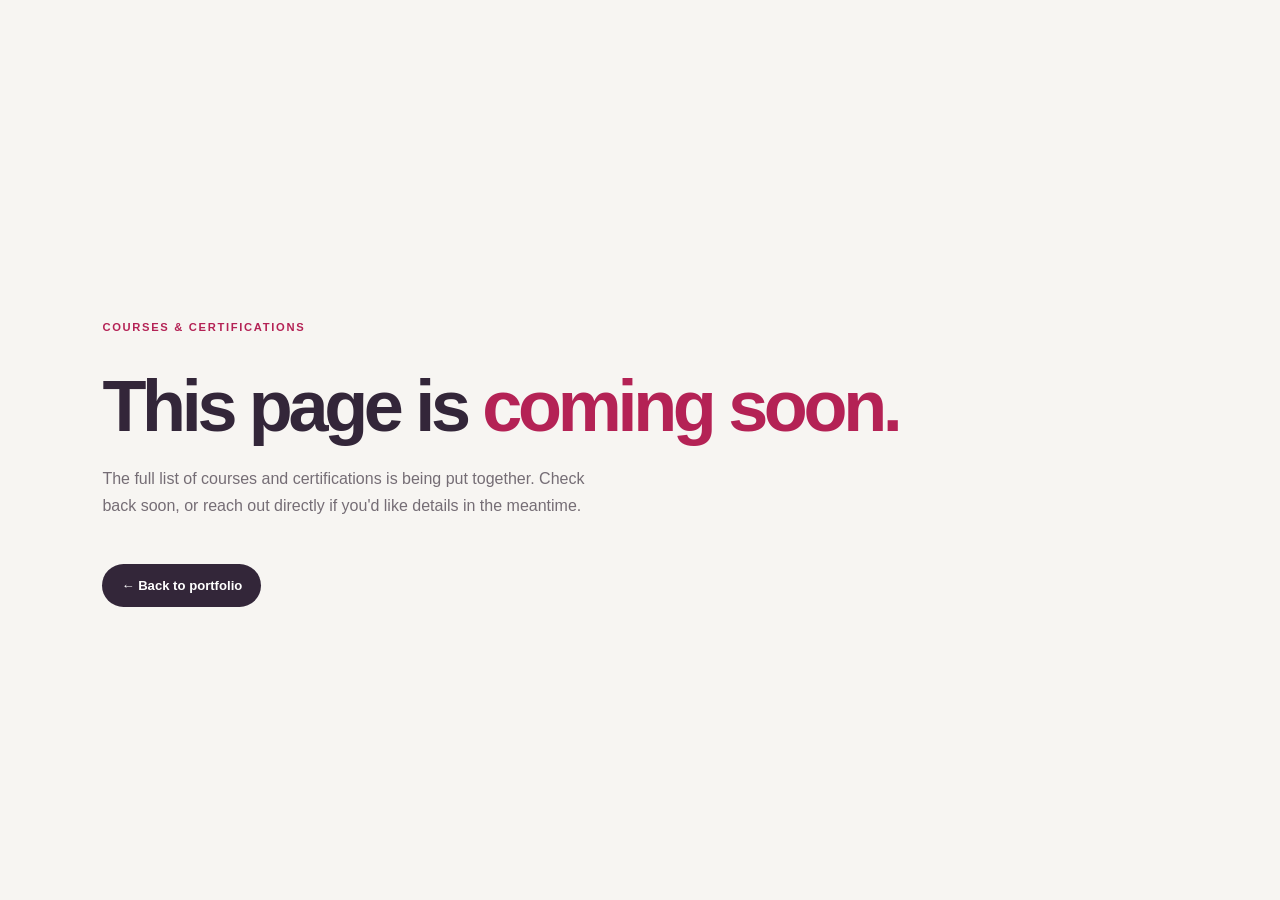
==== courses.html @ a970a4b8 "initial commit" ====
<!DOCTYPE html>
<html lang="en">

<head>

    <meta charset="UTF-8">

    <meta
        name="viewport"
        content="width=device-width, initial-scale=1.0"
    >

    <title>Courses &amp; Certifications — Ana Beatriz</title>

    <link rel="stylesheet" href="style.css">

    <style>

        .courses-page {

            min-height: 100vh;

            padding: 140px 8vw;

            display: flex;

            flex-direction: column;

            justify-content: center;

        }

        .courses-page .eyebrow {
            color: var(--pink);
        }

        .courses-page h1 {

            font-size: clamp(2.5rem, 6vw, 4.5rem);

            line-height: 0.95;

            letter-spacing: -0.06em;

            margin-top: 15px;

        }

        .courses-page h1 span {
            color: var(--pink);
        }

        .courses-page p {

            max-width: 500px;

            margin-top: 25px;

            color: var(--muted);

            line-height: 1.7;

        }

        .back-home {

            display: inline-block;

            width: fit-content;

            margin-top: 45px;

            padding: 14px 19px;

            border-radius: 999px;

            color: white;

            background: var(--purple);

            font-size: 0.82rem;
            font-weight: 600;

            transition: background 0.25s ease;

        }

        .back-home:hover {
            background: var(--pink);
        }

    </style>

</head>


<body>


<section class="courses-page">

    <p class="eyebrow">COURSES &amp; CERTIFICATIONS</p>

    <h1>This page is <span>coming soon.</span></h1>

    <p>

        The full list of courses and certifications is
        being put together. Check back soon, or reach out
        directly if you'd like details in the meantime.

    </p>

    <a href="index.html#curriculum" class="back-home">
        ← Back to portfolio
    </a>

</section>


</body>

</html>
---- style.css ----
/* =========================================
   VARIABLES
========================================= */

:root {

    --pink: #B42255;
    --blue: #033CB7;
    --purple: #332639;
    --crimson: #882738;
    --green: #045A3E;
    --yellow: #CB8A18;

    --background: #F7F5F2;
    --white: #FFFFFF;
    --text: #332639;
    --muted: #756D75;

    --soft-pink: #FFD5E3;
    --soft-blue: #B9CAFF;
    --soft-yellow: #FFD76C;
}


/* =========================================
   RESET
========================================= */

* {
    margin: 0;
    padding: 0;
    box-sizing: border-box;
}

html {
    scroll-behavior: smooth;
}

body {

    min-width: 320px;

    background: var(--background);
    color: var(--text);

    font-family:
        -apple-system,
        BlinkMacSystemFont,
        "SF Pro Display",
        "SF Pro Text",
        "Segoe UI",
        sans-serif;

    -webkit-font-smoothing: antialiased;
}

a {
    color: inherit;
    text-decoration: none;
}

img {
    display: block;
    max-width: 100%;
}

button {
    font: inherit;
}


/* =========================================
   NAVIGATION
========================================= */

.navbar {

    position: fixed;

    top: 0;
    left: 0;
    right: 0;

    z-index: 1000;

    height: 76px;

    padding: 0 5vw;

    display: flex;
    align-items: center;
    justify-content: space-between;

    background: rgba(247, 245, 242, 0.86);

    backdrop-filter: blur(18px);
    -webkit-backdrop-filter: blur(18px);

    border-bottom:
        1px solid rgba(51, 38, 57, 0.08);
}

.logo {

    font-size: 1.3rem;
    font-weight: 800;

    letter-spacing: -0.07em;
}

.logo span {
    color: var(--pink);
}

.nav-links {

    display: flex;

    gap: 28px;
}

.nav-links a {

    font-size: 0.8rem;
    font-weight: 500;

    transition:
        color 0.2s ease;
}

.nav-links a:hover {
    color: var(--pink);
}

.nav-cta {

    border: none;

    color: var(--text);

    background: none;

    font-size: 0.8rem;
    font-weight: 600;

    cursor: pointer;

    transition:
        color 0.2s ease;
}

.nav-cta span {
    color: var(--pink);
}

.nav-cta:hover {
    color: var(--pink);
}

.menu-button {

    display: none;

    border: none;

    color: var(--text);

    background: none;

    font-size: 1.4rem;

    cursor: pointer;
}


/* =========================================
   MOBILE MENU
========================================= */

.mobile-menu {

    position: fixed;

    top: 76px;
    left: 0;
    right: 0;

    z-index: 999;

    display: none;

    flex-direction: column;

    padding: 25px 6vw;

    background: var(--background);

    border-bottom:
        1px solid rgba(51, 38, 57, 0.1);
}

.mobile-menu.active {
    display: flex;
}

.mobile-menu a {

    padding: 15px 0;

    border-bottom:
        1px solid rgba(51, 38, 57, 0.08);

    font-size: 1rem;
    font-weight: 600;
}


/* =========================================
   GENERAL SECTIONS
========================================= */

.section {

    padding:
        140px
        8vw;

    scroll-margin-top: 70px;
}

.section-label {

    display: flex;
    align-items: center;

    gap: 15px;

    margin-bottom: 70px;

    font-size: 0.7rem;
    font-weight: 700;

    letter-spacing: 0.12em;
}

.section-label span {
    color: var(--pink);
}


/* =========================================
   HERO
========================================= */

.hero {

    min-height: 100vh;

    padding:
        130px
        8vw
        80px;

    display: grid;

    grid-template-columns:
        0.85fr
        1fr;

    gap: 8vw;

    align-items: center;
}

.hero-content {
    max-width: 700px;
}

.eyebrow {

    margin-bottom: 20px;

    font-size: 0.7rem;
    font-weight: 700;

    letter-spacing: 0.15em;

    color: var(--pink);
}

.hero h1 {

    font-size:
        clamp(3.6rem, 7vw, 7rem);

    line-height: 0.9;

    letter-spacing: -0.08em;

    font-weight: 800;
}

.hero h1 span {
    color: var(--pink);
}

.hero-description {

    max-width: 570px;

    margin-top: 35px;

    color: var(--muted);

    font-size: 1.05rem;

    line-height: 1.7;
}

.hero-buttons {

    display: flex;

    gap: 15px;

    margin-top: 35px;
}

.button {

    padding:
        14px
        19px;

    border-radius: 999px;

    font-size: 0.82rem;
    font-weight: 600;

    transition:
        transform 0.25s ease,
        background 0.25s ease;
}

.button:hover {
    transform: translateY(-3px);
}

.button-primary {

    color: white;

    background: var(--purple);
}

.button-primary:hover {
    background: var(--pink);
}

.currently {

    display: flex;

    align-items: center;

    gap: 12px;

    margin-top: 60px;
}

.status-dot {

    width: 9px;
    height: 9px;

    flex-shrink: 0;

    border-radius: 50%;

    background: var(--green);

    box-shadow:
        0 0 0 5px rgba(4, 90, 62, 0.1);
}

.currently small {

    display: block;

    margin-bottom: 3px;

    color: var(--muted);

    font-size: 0.62rem;

    text-transform: uppercase;

    letter-spacing: 0.1em;
}

.currently p {

    font-size: 0.8rem;
    font-weight: 600;
}


/* =========================================
   HERO IMAGE
========================================= */

.hero-visual {

    position: relative;

    width: min(100%, 420px);

    justify-self: start;
}

.profile-image {

    position: relative;

    z-index: 2;

    width: 100%;

    aspect-ratio: 1;

    overflow: hidden;

    border-radius: 50%;

    background: var(--purple);

    box-shadow:
        0 25px 60px rgba(51, 38, 57, 0.18);
}

.profile-image img {

    width: 100%;
    height: 100%;

    object-fit: cover;
}

.decorative-circle {

    position: absolute;

    border-radius: 50%;
}

.circle-yellow {

    width: 90px;
    height: 90px;

    top: -25px;
    right: -25px;

    background: var(--yellow);
}

.circle-blue {

    width: 70px;
    height: 70px;

    bottom: -15px;
    left: -20px;

    background: var(--blue);
}


/* =========================================
   ABOUT
========================================= */

.about-section {

    color: white;

    background: var(--purple);
}

.about-section .section-label {
    color: rgba(255, 255, 255, 0.65);
}

.about-section .section-label span {
    color: #E46B97;
}

.about-grid {

    display: grid;

    grid-template-columns:
        1fr
        1fr;

    gap: 10vw;
}

.about-grid h2 {

    font-size:
        clamp(3rem, 5vw, 5.5rem);

    line-height: 0.95;

    letter-spacing: -0.07em;
}

.about-grid h2 span {
    color: #E46B97;
}

.about-content {
    max-width: 600px;
}

.about-content p {

    margin-bottom: 25px;

    color:
        rgba(255, 255, 255, 0.65);

    line-height: 1.8;
}

.about-content .large-text {

    color: white;

    font-size: 1.3rem;

    line-height: 1.5;
}


/* =========================================
   PROJECTS
========================================= */

.projects-list {

    display: flex;

    flex-direction: column;
}

.project {

    display: grid;

    grid-template-columns:
        80px
        1fr
        150px;

    gap: 30px;

    align-items: start;

    padding: 55px 0;

    border-top:
        1px solid rgba(51, 38, 57, 0.15);
}

.project:last-child {

    border-bottom:
        1px solid rgba(51, 38, 57, 0.15);
}

.project-number {

    color: var(--muted);

    font-size: 0.75rem;
}

.project-kicker,
.research-kicker {

    margin-bottom: 15px;

    color: var(--pink);

    font-size: 0.62rem;
    font-weight: 700;

    letter-spacing: 0.12em;
}

.project-info h3 {

    margin-bottom: 20px;

    max-width: 750px;

    font-size: 2rem;

    line-height: 1.05;

    letter-spacing: -0.05em;
}

.project-info p {

    max-width: 700px;

    margin-bottom: 18px;

    color: var(--muted);

    line-height: 1.7;
}

.tech-tags {

    display: flex;

    flex-wrap: wrap;

    gap: 8px;

    margin-top: 25px;
}

.tech-tags span {

    padding: 7px 11px;

    border-radius: 999px;

    background: white;

    border:
        1px solid rgba(51, 38, 57, 0.1);

    font-size: 0.68rem;

    font-weight: 600;
}

.project-link {

    justify-self: end;

    font-size: 0.78rem;
    font-weight: 700;

    transition:
        color 0.2s ease;
}

.project:hover .project-link {
    color: var(--pink);
}


/* =========================================
   RESEARCH
========================================= */

.research-section {
    background: #EEECEA;
}

.research-intro {

    display: grid;

    grid-template-columns:
        1fr
        0.6fr;

    gap: 10vw;

    align-items: end;

    margin-bottom: 50px;
}

.research-intro h2 {

    font-size:
        clamp(4rem, 7vw, 7rem);

    line-height: 0.9;

    letter-spacing: -0.07em;
}

.research-tagline {

    margin-top: 20px;

    color: var(--pink);

    font-size: 1rem;

    font-weight: 600;

    letter-spacing: -0.01em;
}

.research-intro > p {

    max-width: 400px;

    color: var(--muted);

    line-height: 1.7;
}

/* Google Scholar / Published-at meta row */

.research-meta {

    display: flex;

    flex-wrap: wrap;

    gap: 45px;

    padding-bottom: 45px;

    margin-bottom: 30px;

    border-bottom:
        1px solid rgba(51, 38, 57, 0.15);
}

.research-meta-item {

    display: flex;

    align-items: center;

    gap: 14px;
}

a.research-meta-item {
    transition: opacity 0.2s ease;
}

a.research-meta-item:hover {
    opacity: 0.7;
}

.meta-icon {

    display: flex;

    align-items: center;
    justify-content: center;

    width: 40px;
    height: 40px;

    flex-shrink: 0;

    border-radius: 50%;

    overflow: hidden;

    background: var(--purple);

    color: white;

    font-size: 0.65rem;
    font-weight: 800;

    letter-spacing: 0.02em;
}

.meta-icon.placeholder {

    background: transparent;

    border:
        1.5px dashed rgba(51, 38, 57, 0.3);
}

.meta-icon img {

    width: 100%;
    height: 100%;

    object-fit: cover;
}

.research-meta-item small {

    display: block;

    margin-bottom: 3px;

    color: var(--muted);

    font-size: 0.62rem;

    text-transform: uppercase;

    letter-spacing: 0.1em;
}

.research-meta-item p {

    font-size: 0.85rem;
    font-weight: 700;
}

.research-item {

    display: grid;

    grid-template-columns:
        80px
        1fr
        50px;

    gap: 30px;

    padding: 40px 0;

    border-top:
        1px solid rgba(51, 38, 57, 0.15);
}

.research-item:last-child {

    border-bottom:
        1px solid rgba(51, 38, 57, 0.15);
}

.research-number {

    color: var(--muted);

    font-size: 0.75rem;
}

.research-content h3 {

    max-width: 900px;

    margin-bottom: 20px;

    font-size: 1.8rem;

    line-height: 1.15;

    letter-spacing: -0.04em;
}

.research-content p {

    max-width: 850px;

    margin-bottom: 18px;

    color: var(--muted);

    line-height: 1.7;
}

.research-links {

    display: flex;

    flex-wrap: wrap;

    gap: 25px;

    margin-top: 30px;
}

.research-links a {

    color: var(--pink);

    font-size: 0.75rem;

    font-weight: 700;
}

.research-links a:hover {
    text-decoration: underline;
}

.research-arrow {
    color: var(--pink);
}


/* =========================================
   SKILLS
========================================= */

.skills-grid {

    display: grid;

    grid-template-columns:
        repeat(3, 1fr);

    gap: 40px;
}

.skill-category {

    padding-top: 25px;

    border-top:
        2px solid var(--purple);
}

.skill-category h3 {

    margin-bottom: 25px;
}

.skill-list {

    display: flex;

    flex-wrap: wrap;

    gap: 8px;
}

.skill-list span {

    padding: 10px 14px;

    border-radius: 999px;

    background: white;

    border:
        1px solid rgba(51, 38, 57, 0.1);

    font-size: 0.75rem;
}


/* =========================================
   BEYOND CODE
========================================= */

.beyond-section {

    color: white;

    background: var(--pink);
}

.beyond-section .section-label {
    color: rgba(255, 255, 255, 0.7);
}

.beyond-section .section-label span {
    color: var(--soft-pink);
}

.beyond-intro {

    display: grid;

    grid-template-columns:
        1fr
        0.6fr;

    gap: 10vw;

    align-items: end;

    margin-bottom: 100px;
}

.beyond-intro h2 {

    font-size:
        clamp(3rem, 5vw, 5.5rem);

    line-height: 0.95;

    letter-spacing: -0.07em;
}

.beyond-intro h2 span {
    color: var(--soft-pink);
}

.beyond-intro > p {

    max-width: 500px;

    color:
        rgba(255, 255, 255, 0.75);

    line-height: 1.7;
}

.beyond-subsection {

    margin-top: 90px;

    padding-top: 35px;

    border-top:
        1px solid rgba(255, 255, 255, 0.25);
}

.beyond-heading {

    display: flex;

    align-items: baseline;

    gap: 20px;

    margin-bottom: 35px;
}

.beyond-heading > span {

    color: var(--soft-pink);

    font-size: 0.7rem;
}

.beyond-heading h3 {

    font-size: 1.5rem;

    letter-spacing: -0.03em;
}

.beyond-cards {

    display: grid;

    grid-template-columns:
        repeat(2, 1fr);

    gap: 25px;
}

.beyond-card {

    padding: 40px;

    border-radius: 25px;

    color: var(--purple);

    background: var(--background);
}

.beyond-card > span {

    color: var(--pink);

    font-size: 0.62rem;

    font-weight: 700;

    letter-spacing: 0.1em;
}

.beyond-card h3 {

    margin-top: 20px;

    font-size: 2rem;

    line-height: 1;
}

.beyond-card p {

    margin-top: 20px;

    color: var(--muted);

    line-height: 1.7;
}

.card-link {

    display: inline-block;

    margin-top: 25px;

    color: var(--pink);

    font-size: 0.75rem;

    font-weight: 700;
}


/* =========================================
   LANGUAGES
========================================= */

.language-content {
    max-width: 800px;
}

.language-content h3 {

    margin-bottom: 25px;

    font-size: 2.5rem;

    letter-spacing: -0.05em;
}

.language-content p {

    max-width: 700px;

    margin-bottom: 20px;

    color:
        rgba(255, 255, 255, 0.75);

    line-height: 1.8;
}

.language-progress-block {

    max-width: 500px;

    margin-top: 40px;

    padding-top: 35px;

    border-top:
        1px solid rgba(255, 255, 255, 0.25);
}

.language-progress-title {

    margin-bottom: 25px;

    color: rgba(255, 255, 255, 0.9);

    font-size: 0.7rem;
    font-weight: 700;

    text-transform: uppercase;

    letter-spacing: 0.12em;
}

.language-item {

    display: flex;

    align-items: center;

    gap: 16px;

    margin-bottom: 22px;
}

.language-item:last-child {
    margin-bottom: 0;
}

.language-item .flag {

    font-size: 1.5rem;

    line-height: 1;

    flex-shrink: 0;
}

.language-bar-wrap {
    flex: 1;
}

.language-bar-label {

    display: flex;

    justify-content: space-between;

    margin-bottom: 8px;

    font-size: 0.78rem;
    font-weight: 600;
}

.language-bar-label span:last-child {

    color: rgba(255, 255, 255, 0.7);

    font-weight: 500;
}

.language-bar {

    width: 100%;
    height: 6px;

    border-radius: 999px;

    background: rgba(255, 255, 255, 0.25);

    overflow: hidden;
}

.language-bar-fill {

    height: 100%;

    border-radius: 999px;

    background: white;
}


/* =========================================
   CURRICULUM
========================================= */

.curriculum-section {
    background: #EEECEA;
}

.curriculum-subsection {
    margin-top: 90px;
}

.curriculum-subsection:first-of-type {
    margin-top: 0;
}

.curriculum-section .beyond-heading > span {
    color: var(--pink);
}

.curriculum-section .beyond-heading h3 {
    color: var(--text);
}

.education-grid {

    display: grid;

    grid-template-columns:
        repeat(2, 1fr);

    gap: 25px;
}

.education-card {

    padding: 40px;

    border:
        1px solid rgba(51, 38, 57, 0.12);

    border-radius: 25px;

    background: white;
}

.education-card > span {

    color: var(--pink);

    font-size: 0.62rem;

    font-weight: 700;

    letter-spacing: 0.1em;
}

.education-card h3 {

    margin-top: 20px;

    font-size: 1.8rem;

    letter-spacing: -0.02em;
}

.education-card p {

    margin-top: 10px;

    color: var(--text);

    font-weight: 600;
}

.education-card small {

    display: block;

    margin-top: 8px;

    color: var(--muted);
}

.education-description {

    color: var(--muted) !important;

    line-height: 1.6;
}

.courses-button {

    display: inline-block;

    margin-top: 25px;

    padding: 10px 16px;

    border: none;
    border-radius: 999px;

    color: white;

    background: var(--purple);

    font-size: 0.75rem;

    font-weight: 700;

    cursor: pointer;

    transition:
        transform 0.2s ease,
        background 0.2s ease;
}

.courses-button:hover {

    transform: translateY(-2px);

    background: var(--pink);
}

.achievement-list {

    display: flex;

    flex-direction: column;
}

.achievement-item {

    display: grid;

    grid-template-columns:
        80px
        1fr;

    gap: 30px;

    padding: 35px 0;

    border-bottom:
        1px solid rgba(51, 38, 57, 0.15);
}

.achievement-item > span {

    color: var(--pink);

    font-size: 0.75rem;
}

.achievement-item small {

    color: var(--muted);

    font-size: 0.62rem;

    letter-spacing: 0.12em;
}

.achievement-item h3 {

    margin-top: 8px;

    font-size: 1.5rem;

    color: var(--text);
}

.achievement-item p {

    max-width: 650px;

    margin-top: 10px;

    color: var(--muted);

    line-height: 1.6;
}

.achievement-photos {

    display: flex;

    flex-wrap: wrap;

    gap: 15px;

    margin-top: 22px;
}

.photo-slot {

    width: 150px;
    height: 105px;

    border-radius: 14px;

    border:
        1.5px dashed rgba(51, 38, 57, 0.28);

    background: rgba(51, 38, 57, 0.03);
}


/* =========================================
   CONTACT
========================================= */

.contact-section {

    min-height: 80vh;

    padding:
        140px
        8vw;

    display: flex;

    flex-direction: column;

    justify-content: center;

    color: white;

    background: var(--blue);
}

.contact-section .eyebrow {
    color: var(--soft-blue);
}

.contact-section h2 {

    font-size:
        clamp(3rem, 6vw, 7rem);

    line-height: 0.9;

    letter-spacing: -0.07em;
}

.contact-section h2 span {
    color: var(--soft-yellow);
}

.email-link {

    width: fit-content;

    margin-top: 55px;

    padding-bottom: 8px;

    border-bottom:
        1px solid rgba(255, 255, 255, 0.4);

    font-size: 1.4rem;

    font-weight: 600;
}

.email-link:hover {
    color: var(--soft-yellow);
}

.social-links {

    display: flex;

    flex-wrap: wrap;

    gap: 30px;

    margin-top: 55px;

    font-size: 0.8rem;

    font-weight: 600;
}

.social-links a:hover {
    color: var(--soft-yellow);
}


/* =========================================
   FOOTER
========================================= */

footer {

    padding:
        25px
        8vw;

    display: flex;

    justify-content: space-between;

    color:
        rgba(255, 255, 255, 0.5);

    background: var(--purple);

    font-size: 0.68rem;
}


/* =========================================
   LET'S TALK MODAL
========================================= */

.talk-modal {

    position: fixed;

    inset: 0;

    z-index: 2000;

    display: none;

    align-items: center;
    justify-content: center;

    padding: 30px;

    background:
        rgba(51, 38, 57, 0.75);

    backdrop-filter: blur(10px);
}

.talk-modal.active {
    display: flex;
}

.talk-modal-content {

    position: relative;

    width: min(560px, 100%);

    max-height: 85vh;

    overflow-y: auto;

    padding: 60px 50px;

    border-radius: 25px;

    color: white;

    background: var(--blue);
}

.talk-modal-content .eyebrow {
    color: var(--soft-blue);
}

.talk-modal-content h2 {

    margin-top: 20px;

    font-size:
        clamp(2.2rem, 5vw, 3.2rem);

    line-height: 0.95;

    letter-spacing: -0.06em;
}

.talk-modal-content h2 span {
    color: var(--soft-yellow);
}

.talk-modal-content .email-link {
    font-size: 1.2rem;
}

.talk-modal-content .social-links {
    margin-top: 40px;
}

.close-talk {

    position: absolute;

    top: 20px;
    right: 25px;

    width: 40px;
    height: 40px;

    border: none;

    color: white;

    background: none;

    font-size: 2rem;

    cursor: pointer;
}


/* =========================================
   RESPONSIVE
========================================= */

@media (max-width: 900px) {

    .nav-links {
        display: none;
    }

    .nav-cta {
        display: none;
    }

    .menu-button {
        display: block;
    }

    .hero {

        grid-template-columns: 1fr;

        gap: 60px;

        text-align: center;
    }

    .hero-content {
        max-width: 100%;
    }

    .hero-visual {

        width: 65%;

        justify-self: center;
    }

    .hero-buttons {
        justify-content: center;
    }

    .currently {
        justify-content: center;
    }

    .about-grid,
    .research-intro,
    .beyond-intro {

        grid-template-columns: 1fr;

        gap: 50px;
    }

    .skills-grid {
        grid-template-columns: 1fr;
    }

    .project {

        grid-template-columns:
            50px
            1fr;
    }

    .project-link {

        grid-column: 2;

        justify-self: start;
    }

    .research-item {

        grid-template-columns:
            50px
            1fr;
    }

    .research-arrow {
        display: none;
    }

    .education-grid,
    .beyond-cards {

        grid-template-columns: 1fr;
    }
}


@media (max-width: 600px) {

    .section {

        padding:
            100px 6vw;
    }

    .navbar {
        height: 65px;
    }

    .mobile-menu {
        top: 65px;
    }

    .hero {

        padding-top: 110px;
    }

    .hero h1 {

        font-size:
            clamp(3rem, 15vw, 4.5rem);
    }

    .hero-buttons {

        justify-content: center;
    }

    .hero-visual {
        width: 78%;
    }

    .circle-yellow {

        width: 65px;
        height: 65px;

        top: -18px;
        right: -18px;
    }

    .circle-blue {

        width: 50px;
        height: 50px;

        bottom: -12px;
        left: -12px;
    }

    .project {

        grid-template-columns: 1fr;

        gap: 15px;
    }

    .project-link {
        grid-column: 1;
    }

    .research-item {

        grid-template-columns:
            1fr;
    }

    .research-number {
        margin-bottom: 10px;
    }

    .research-meta {

        flex-direction: column;

        gap: 25px;
    }

    .beyond-card {
        padding: 30px;
    }

    .achievement-item {

        grid-template-columns:
            40px
            1fr;

        gap: 15px;
    }

    .photo-slot {

        width: calc(50% - 8px);
    }

    .talk-modal-content {
        padding: 45px 25px;
    }

    .email-link {

        font-size: 1.05rem;

        word-break: break-word;
    }

    .social-links {

        flex-direction: column;

        gap: 18px;
    }

    footer {

        flex-direction: column;

        gap: 8px;
    }
}
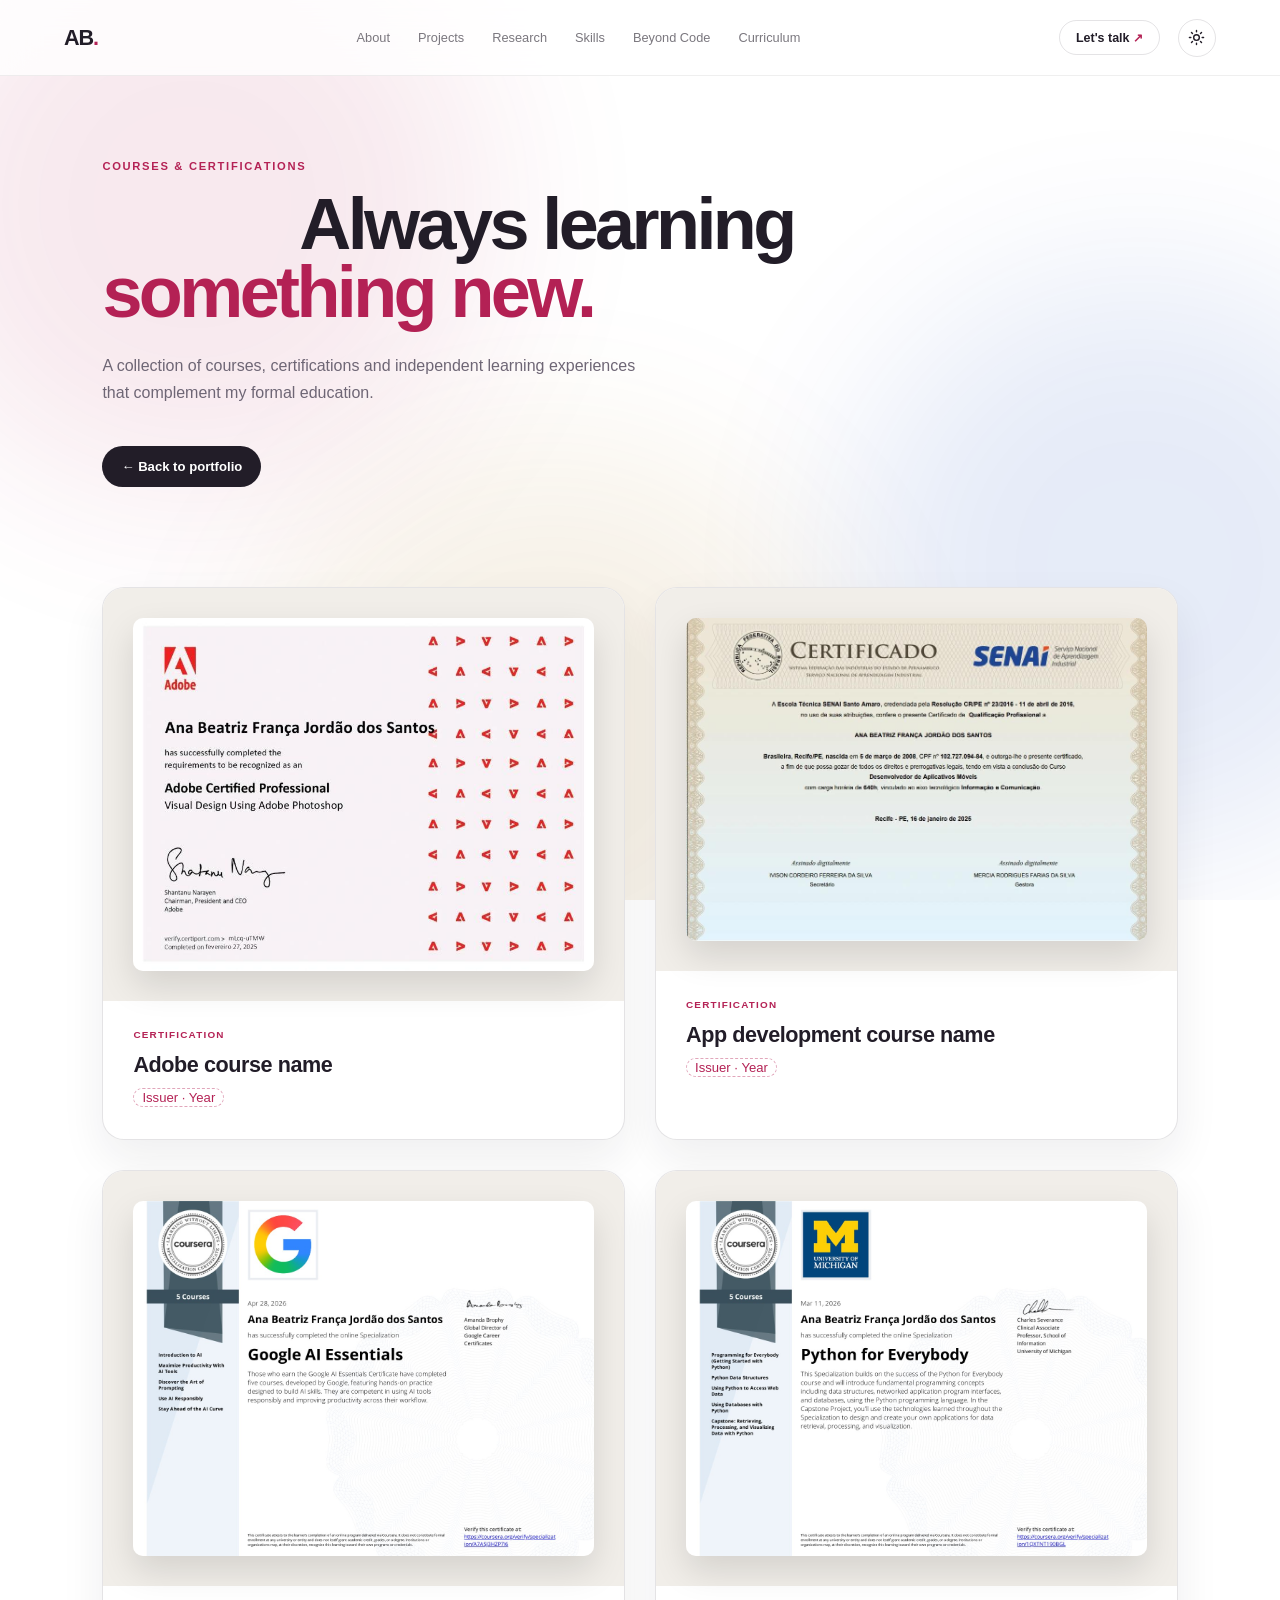
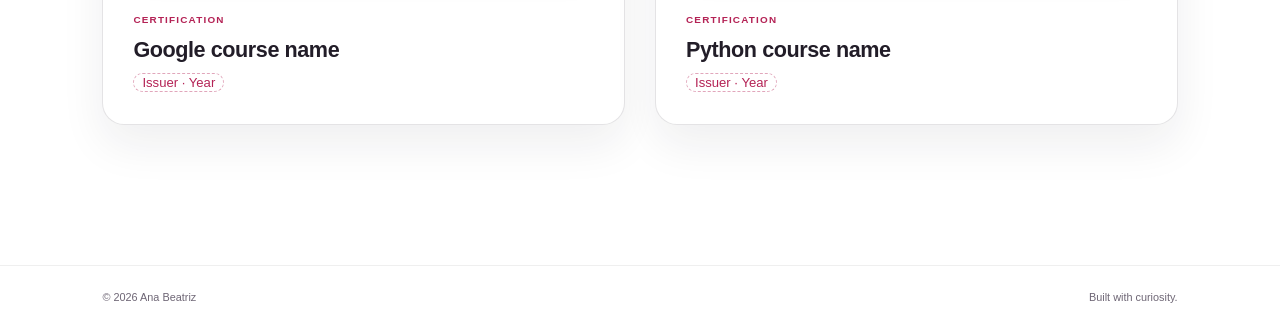
==== commit bfc25657: "New updates" ====
--- a/courses.html
+++ b/courses.html
@@ -10,83 +10,228 @@
         content="width=device-width, initial-scale=1.0"
     >
 
+    <meta
+        name="description"
+        content="Courses and certifications — Ana Beatriz."
+    >
+
     <title>Courses &amp; Certifications — Ana Beatriz</title>
 
     <link rel="stylesheet" href="style.css">
 
+    <script>
+        (function () {
+            try {
+                if (localStorage.getItem('ab-portfolio-theme') === 'dark') {
+                    document.documentElement.setAttribute('data-theme', 'dark');
+                }
+            } catch (e) {}
+        })();
+    </script>
+
     <style>
 
-        .courses-page {
-
-            min-height: 100vh;
-
-            padding: 140px 8vw;
-
-            display: flex;
-
-            flex-direction: column;
-
-            justify-content: center;
-
-        }
-
-        .courses-page .eyebrow {
+        .courses-hero {
+
+            padding: 160px 8vw 60px;
+        }
+
+        .courses-hero .eyebrow {
+            display: block;
+            margin-bottom: 18px;
+        }
+
+        .courses-hero h1 {
+
+            font-family: var(--font-display);
+
+            font-size: clamp(2.6rem, 6vw, 4.5rem);
+
+            line-height: 0.95;
+
+            letter-spacing: -0.05em;
+
+            font-weight: 800;
+        }
+
+        .courses-hero h1 .accent {
             color: var(--pink);
         }
 
-        .courses-page h1 {
-
-            font-size: clamp(2.5rem, 6vw, 4.5rem);
-
-            line-height: 0.95;
-
-            letter-spacing: -0.06em;
-
-            margin-top: 15px;
-
-        }
-
-        .courses-page h1 span {
-            color: var(--pink);
-        }
-
-        .courses-page p {
-
-            max-width: 500px;
+        .courses-hero p {
+
+            max-width: 560px;
 
             margin-top: 25px;
 
             color: var(--muted);
 
             line-height: 1.7;
-
         }
 
         .back-home {
 
-            display: inline-block;
+            display: inline-flex;
+
+            align-items: center;
+
+            gap: 8px;
 
             width: fit-content;
 
-            margin-top: 45px;
-
-            padding: 14px 19px;
+            margin-top: 40px;
+
+            padding: 13px 19px;
 
             border-radius: 999px;
 
-            color: white;
-
-            background: var(--purple);
+            color: var(--bg);
+
+            background: var(--text);
 
             font-size: 0.82rem;
             font-weight: 600;
 
-            transition: background 0.25s ease;
-
+            transition: background 0.25s ease, transform 0.25s var(--ease);
         }
 
         .back-home:hover {
             background: var(--pink);
+            color: white;
+            transform: translateY(-3px);
+        }
+
+        .certificates-section {
+            padding-top: 40px;
+        }
+
+        .certificates-grid {
+
+            display: grid;
+
+            grid-template-columns: repeat(2, 1fr);
+
+            gap: 30px;
+        }
+
+        .certificate-card {
+
+            border-radius: 22px;
+
+            overflow: hidden;
+
+            background: var(--bg-elevated);
+
+            border: 1px solid var(--border);
+
+            box-shadow: var(--card-shadow);
+
+            transition:
+                transform 0.35s var(--ease),
+                border-color 0.35s ease;
+        }
+
+        .certificate-card:hover {
+            transform: translateY(-6px);
+            border-color: var(--pink);
+        }
+
+        .certificate-image {
+
+            display: flex;
+
+            align-items: center;
+            justify-content: center;
+
+            padding: 30px;
+
+            background: var(--bg-elevated-2);
+        }
+
+        .certificate-image img {
+
+            width: 100%;
+
+            border-radius: 10px;
+
+            box-shadow: 0 15px 35px rgba(0, 0, 0, 0.12);
+        }
+
+        .certificate-info {
+            padding: 28px 30px 32px;
+        }
+
+        .certificate-kicker {
+
+            color: var(--pink);
+
+            font-size: 0.62rem;
+            font-weight: 700;
+
+            letter-spacing: 0.12em;
+        }
+
+        .certificate-info h3 {
+
+            margin-top: 12px;
+
+            font-family: var(--font-display);
+
+            font-size: 1.35rem;
+
+            font-weight: 800;
+
+            letter-spacing: -0.02em;
+        }
+
+        .certificate-meta {
+
+            display: flex;
+
+            align-items: center;
+
+            gap: 8px;
+
+            margin-top: 10px;
+
+            color: var(--muted);
+
+            font-size: 0.82rem;
+        }
+
+        .certificate-meta .editable {
+
+            padding: 1px 8px;
+
+            border-radius: 999px;
+
+            border: 1px dashed rgba(180, 34, 85, 0.4);
+
+            color: var(--pink);
+
+            font-style: normal;
+        }
+
+        @media (max-width: 900px) {
+
+            .certificates-grid {
+                grid-template-columns: 1fr;
+            }
+        }
+
+        @media (max-width: 600px) {
+
+            .courses-hero {
+                padding: 130px 6vw 40px;
+            }
+
+            .certificate-image {
+                padding: 22px;
+            }
+
+            .certificate-info {
+                padding: 22px 22px 26px;
+            }
         }
 
     </style>
@@ -97,27 +242,335 @@
 <body>
 
 
-<section class="courses-page">
-
-    <p class="eyebrow">COURSES &amp; CERTIFICATIONS</p>
-
-    <h1>This page is <span>coming soon.</span></h1>
-
-    <p>
-
-        The full list of courses and certifications is
-        being put together. Check back soon, or reach out
-        directly if you'd like details in the meantime.
+<div class="ambient" aria-hidden="true">
+    <div class="ambient-glow glow-1"></div>
+    <div class="ambient-glow glow-2"></div>
+    <div class="ambient-glow glow-3"></div>
+</div>
+
+
+<!-- ================= NAVIGATION ================= -->
+
+<header class="navbar">
+
+    <a href="index.html#home" class="logo">
+        AB<span>.</span>
+    </a>
+
+
+    <nav class="nav-links">
+
+        <a href="index.html#about">About</a>
+
+        <a href="index.html#projects">Projects</a>
+
+        <a href="index.html#research">Research</a>
+
+        <a href="index.html#skills">Skills</a>
+
+        <a href="index.html#beyond">Beyond Code</a>
+
+        <a href="index.html#curriculum">Curriculum</a>
+
+    </nav>
+
+
+    <div class="nav-actions">
+
+        <button
+            class="nav-cta"
+            id="openTalk"
+            type="button"
+        >
+            Let's talk <span>↗</span>
+        </button>
+
+        <button
+            class="theme-toggle"
+            id="themeToggle"
+            type="button"
+            aria-label="Switch to dark mode"
+        >
+            <svg class="icon-sun" viewBox="0 0 24 24" fill="none" stroke="currentColor" stroke-width="2" stroke-linecap="round" stroke-linejoin="round">
+                <circle cx="12" cy="12" r="4"></circle>
+                <path d="M12 2v2M12 20v2M4.93 4.93l1.41 1.41M17.66 17.66l1.41 1.41M2 12h2M20 12h2M6.34 17.66l-1.41 1.41M19.07 4.93l-1.41 1.41"></path>
+            </svg>
+            <svg class="icon-moon" viewBox="0 0 24 24" fill="none" stroke="currentColor" stroke-width="2" stroke-linecap="round" stroke-linejoin="round">
+                <path d="M21 12.79A9 9 0 1 1 11.21 3 7 7 0 0 0 21 12.79z"></path>
+            </svg>
+        </button>
+
+    </div>
+
+
+    <button
+        class="menu-button"
+        id="menuButton"
+        aria-label="Open menu"
+        aria-expanded="false"
+    >
+        ☰
+    </button>
+
+</header>
+
+
+<!-- ================= MOBILE MENU ================= -->
+
+<nav class="mobile-menu" id="mobileMenu">
+
+    <a href="index.html#about">About</a>
+    <a href="index.html#projects">Projects</a>
+    <a href="index.html#research">Research</a>
+    <a href="index.html#skills">Skills</a>
+    <a href="index.html#beyond">Beyond Code</a>
+    <a href="index.html#curriculum">Curriculum</a>
+    <a href="index.html#contact">Contact</a>
+
+    <button
+        class="mobile-theme-toggle"
+        id="mobileThemeToggle"
+        type="button"
+    >
+        <svg class="icon-sun" viewBox="0 0 24 24" fill="none" stroke="currentColor" stroke-width="2" stroke-linecap="round" stroke-linejoin="round">
+            <circle cx="12" cy="12" r="4"></circle>
+            <path d="M12 2v2M12 20v2M4.93 4.93l1.41 1.41M17.66 17.66l1.41 1.41M2 12h2M20 12h2M6.34 17.66l-1.41 1.41M19.07 4.93l-1.41 1.41"></path>
+        </svg>
+        <svg class="icon-moon" viewBox="0 0 24 24" fill="none" stroke="currentColor" stroke-width="2" stroke-linecap="round" stroke-linejoin="round">
+            <path d="M21 12.79A9 9 0 1 1 11.21 3 7 7 0 0 0 21 12.79z"></path>
+        </svg>
+        <span class="toggle-label">Switch to dark mode</span>
+    </button>
+
+</nav>
+
+
+<main>
+
+
+<section class="courses-hero">
+
+    <span class="eyebrow reveal-chars" aria-label="COURSES & CERTIFICATIONS">
+        <span aria-hidden="true">COURSES &amp; CERTIFICATIONS</span>
+    </span>
+
+    <h1 class="reveal-chars" aria-label="Always learning something new.">
+        <span aria-hidden="true">
+            Always learning
+            <br>
+            <span class="accent">something new.</span>
+        </span>
+    </h1>
+
+    <p class="fade-up">
+
+        A collection of courses, certifications and
+        independent learning experiences that complement
+        my formal education.
 
     </p>
 
-    <a href="index.html#curriculum" class="back-home">
+    <a href="index.html#curriculum" class="back-home fade-up">
         ← Back to portfolio
     </a>
 
 </section>
 
 
+<section class="section certificates-section">
+
+    <div class="certificates-grid stagger">
+
+
+        <article class="certificate-card">
+
+            <div class="certificate-image">
+                <img src="assets/certificateadobe.png" alt="Adobe certificate" loading="lazy">
+            </div>
+
+            <div class="certificate-info">
+
+                <p class="certificate-kicker">CERTIFICATION</p>
+
+                <h3><span class="editable">Adobe course name</span></h3>
+
+                <p class="certificate-meta">
+                    <span class="editable">Issuer · Year</span>
+                </p>
+
+            </div>
+
+        </article>
+
+
+        <article class="certificate-card">
+
+            <div class="certificate-image">
+                <img src="assets/certificateapps.png" alt="App development certificate" loading="lazy">
+            </div>
+
+            <div class="certificate-info">
+
+                <p class="certificate-kicker">CERTIFICATION</p>
+
+                <h3><span class="editable">App development course name</span></h3>
+
+                <p class="certificate-meta">
+                    <span class="editable">Issuer · Year</span>
+                </p>
+
+            </div>
+
+        </article>
+
+
+        <article class="certificate-card">
+
+            <div class="certificate-image">
+                <img src="assets/certificategoogle.png" alt="Google certificate" loading="lazy">
+            </div>
+
+            <div class="certificate-info">
+
+                <p class="certificate-kicker">CERTIFICATION</p>
+
+                <h3><span class="editable">Google course name</span></h3>
+
+                <p class="certificate-meta">
+                    <span class="editable">Issuer · Year</span>
+                </p>
+
+            </div>
+
+        </article>
+
+
+        <article class="certificate-card">
+
+            <div class="certificate-image">
+                <img src="assets/certificatepy.png" alt="Python certificate" loading="lazy">
+            </div>
+
+            <div class="certificate-info">
+
+                <p class="certificate-kicker">CERTIFICATION</p>
+
+                <h3><span class="editable">Python course name</span></h3>
+
+                <p class="certificate-meta">
+                    <span class="editable">Issuer · Year</span>
+                </p>
+
+            </div>
+
+        </article>
+
+
+    </div>
+
+</section>
+
+
+</main>
+
+
+
+<!-- ================= FOOTER ================= -->
+
+<footer>
+
+    <p>
+        © 2026 Ana Beatriz
+    </p>
+
+    <p>
+        Built with curiosity.
+    </p>
+
+</footer>
+
+
+
+<!-- ================= LET'S TALK CARD (MODAL) ================= -->
+
+<div
+    class="talk-modal"
+    id="talkModal"
+    aria-hidden="true"
+>
+
+    <div class="talk-modal-content">
+
+        <button
+            class="close-talk"
+            id="closeTalk"
+            aria-label="Close"
+        >
+            ×
+        </button>
+
+
+        <p class="eyebrow">
+            GET IN TOUCH
+        </p>
+
+
+        <h2>
+
+            Let's build
+            <br>
+
+            something <span class="accent">great.</span>
+
+        </h2>
+
+
+        <a
+            href="mailto:anafrajor@gmail.com"
+            class="email-link"
+        >
+            anafrajor@gmail.com ↗
+        </a>
+
+
+        <div class="social-links">
+
+            <a
+                href="https://github.com/anabeatrizfranca"
+                target="_blank"
+                rel="noopener noreferrer"
+            >
+                GitHub ↗
+            </a>
+
+
+            <a
+                href="https://www.linkedin.com/in/ana-beatriz-franca"
+                target="_blank"
+                rel="noopener noreferrer"
+            >
+                LinkedIn ↗
+            </a>
+
+
+            <a
+                href="https://scholar.google.com/citations?pli=1&authuser=1&user=o1WYJUQAAAAJ"
+                target="_blank"
+                rel="noopener noreferrer"
+            >
+                Google Scholar ↗
+            </a>
+
+        </div>
+
+    </div>
+
+</div>
+
+
+
+<script src="script.js"></script>
+
 </body>
 
 </html>
--- a/style.css
+++ b/style.css
@@ -1,57 +1,108 @@
 /* =========================================
    VARIABLES
+   Light theme is the default (data-theme="light"
+   or no attribute). Dark theme overrides below.
+   Same font everywhere: the system UI stack
+   (SF Pro on Apple devices, Segoe UI on Windows).
 ========================================= */
 
 :root {
 
+    /* accent colors — used only as pinpoint details:
+       icons, borders, underlines, small dots. never as
+       full section backgrounds. Tuned for contrast on
+       a white background. */
     --pink: #B42255;
     --blue: #033CB7;
-    --purple: #332639;
-    --crimson: #882738;
+    --yellow: #A9720F;
     --green: #045A3E;
-    --yellow: #CB8A18;
-
-    --background: #F7F5F2;
-    --white: #FFFFFF;
-    --text: #332639;
-    --muted: #756D75;
-
-    --soft-pink: #FFD5E3;
-    --soft-blue: #B9CAFF;
-    --soft-yellow: #FFD76C;
-}
-
-
-/* =========================================
-   RESET
-========================================= */
-
-* {
-    margin: 0;
-    padding: 0;
-    box-sizing: border-box;
-}
-
-html {
-    scroll-behavior: smooth;
-}
-
-body {
-
-    min-width: 320px;
-
-    background: var(--background);
-    color: var(--text);
-
-    font-family:
+
+    --bg: #FFFFFF;
+    --bg-alt: #F7F5F2;
+    --bg-elevated: #FFFFFF;
+    --bg-elevated-2: #F1EEE9;
+
+    --text: #221D28;
+    --muted: #6E6675;
+    --muted-soft: rgba(34, 29, 40, 0.6);
+
+    --border: rgba(34, 29, 40, 0.12);
+    --border-soft: rgba(34, 29, 40, 0.07);
+
+    --card-shadow: 0 20px 45px rgba(34, 29, 40, 0.07);
+    --glow-opacity: 0.10;
+
+    --font-body:
         -apple-system,
         BlinkMacSystemFont,
         "SF Pro Display",
         "SF Pro Text",
         "Segoe UI",
+        Roboto,
         sans-serif;
+    --font-display: var(--font-body);
+
+    --ease: cubic-bezier(0.16, 1, 0.3, 1);
+
+    color-scheme: light;
+}
+
+:root[data-theme="dark"] {
+
+    /* tuned brighter for contrast against a dark background */
+    --pink: #F0578C;
+    --blue: #6C8CFF;
+    --yellow: #EFB44E;
+    --green: #4FBE8D;
+
+    --bg: #080B14;
+    --bg-alt: #0D111E;
+    --bg-elevated: #121729;
+    --bg-elevated-2: #161C31;
+
+    --text: #F4F2ED;
+    --muted: #8D93A8;
+    --muted-soft: rgba(244, 242, 237, 0.55);
+
+    --border: rgba(244, 242, 237, 0.1);
+    --border-soft: rgba(244, 242, 237, 0.06);
+
+    --card-shadow: none;
+    --glow-opacity: 0.16;
+
+    color-scheme: dark;
+}
+
+
+/* =========================================
+   RESET
+========================================= */
+
+* {
+    margin: 0;
+    padding: 0;
+    box-sizing: border-box;
+}
+
+html {
+    scroll-behavior: smooth;
+}
+
+body {
+
+    min-width: 320px;
+    overflow-x: hidden;
+
+    background: var(--bg);
+    color: var(--text);
+
+    font-family: var(--font-body);
 
     -webkit-font-smoothing: antialiased;
+
+    transition:
+        background 0.4s ease,
+        color 0.4s ease;
 }
 
 a {
@@ -68,11 +119,211 @@
     font: inherit;
 }
 
+::selection {
+    background: var(--pink);
+    color: var(--bg);
+}
+
+
+/* =========================================
+   AMBIENT BACKGROUND (signature element)
+   Soft drifting glows, fixed behind everything.
+   Replaces the old solid-color decorative circles —
+   same accent colors, but as quiet atmosphere instead
+   of hard blocks.
+========================================= */
+
+.ambient {
+
+    position: fixed;
+    inset: 0;
+
+    z-index: 0;
+
+    pointer-events: none;
+
+    overflow: hidden;
+}
+
+.ambient-glow {
+
+    position: absolute;
+
+    width: 46vw;
+    height: 46vw;
+
+    border-radius: 50%;
+
+    filter: blur(90px);
+
+    opacity: var(--glow-opacity);
+
+    will-change: transform;
+
+    transition: opacity 0.4s ease;
+}
+
+.glow-1 {
+    top: -10%;
+    left: -8%;
+    background: var(--pink);
+    animation: drift-1 26s ease-in-out infinite;
+}
+
+.glow-2 {
+    top: 30%;
+    right: -12%;
+    background: var(--blue);
+    animation: drift-2 32s ease-in-out infinite;
+}
+
+.glow-3 {
+    bottom: -15%;
+    left: 20%;
+    background: var(--yellow);
+    animation: drift-3 22s ease-in-out infinite;
+}
+
+@keyframes drift-1 {
+    0%, 100% { transform: translate(0, 0) scale(1); }
+    50% { transform: translate(4vw, 6vh) scale(1.08); }
+}
+
+@keyframes drift-2 {
+    0%, 100% { transform: translate(0, 0) scale(1); }
+    50% { transform: translate(-5vw, 4vh) scale(1.1); }
+}
+
+@keyframes drift-3 {
+    0%, 100% { transform: translate(0, 0) scale(1); }
+    50% { transform: translate(3vw, -5vh) scale(1.05); }
+}
+
+
+/* =========================================
+   REVEAL / SCROLL ANIMATION SYSTEM
+========================================= */
+
+.reveal-chars .chars {
+    display: inline-block;
+}
+
+.reveal-chars .char {
+
+    display: inline-block;
+
+    opacity: 0;
+    transform: translateY(0.6em) rotate(4deg);
+
+    transition:
+        opacity 0.6s var(--ease),
+        transform 0.6s var(--ease);
+
+    transition-delay:
+        calc(var(--i, 0) * 18ms);
+}
+
+.reveal-chars.in-view .char {
+    opacity: 1;
+    transform: translateY(0) rotate(0deg);
+}
+
+.fade-up {
+
+    opacity: 0;
+    transform: translateY(28px);
+
+    transition:
+        opacity 0.8s var(--ease),
+        transform 0.8s var(--ease);
+}
+
+.fade-up.in-view {
+    opacity: 1;
+    transform: translateY(0);
+}
+
+.stagger > * {
+
+    opacity: 0;
+    transform: translateY(24px);
+
+    transition:
+        opacity 0.7s var(--ease),
+        transform 0.7s var(--ease);
+
+    transition-delay:
+        calc(var(--i, 0) * 90ms);
+}
+
+.stagger.in-view > * {
+    opacity: 1;
+    transform: translateY(0);
+}
+
+.float {
+    animation: float 6s ease-in-out infinite;
+}
+
+.float-slow {
+    animation: float 9s ease-in-out infinite;
+}
+
+.float-delay {
+    animation-delay: 1.4s;
+}
+
+@keyframes float {
+    0%, 100% { transform: translateY(0); }
+    50% { transform: translateY(-14px); }
+}
+
+@media (prefers-reduced-motion: reduce) {
+
+    html {
+        scroll-behavior: auto;
+    }
+
+    .reveal-chars .char,
+    .fade-up,
+    .stagger > * {
+        opacity: 1;
+        transform: none;
+        transition: none !important;
+    }
+
+    .ambient-glow,
+    .float,
+    .float-slow {
+        animation: none !important;
+    }
+}
+
+
+/* =========================================
+   FOCUS STATES
+========================================= */
+
+a:focus-visible,
+button:focus-visible {
+    outline: 2px solid var(--pink);
+    outline-offset: 4px;
+    border-radius: 4px;
+}
+
 
 /* =========================================
    NAVIGATION
 ========================================= */
 
+:root {
+    --navbar-bg: rgba(255, 255, 255, 0.78);
+}
+
+:root[data-theme="dark"] {
+    --navbar-bg: rgba(8, 11, 20, 0.78);
+}
+
 .navbar {
 
     position: fixed;
@@ -91,21 +342,24 @@
     align-items: center;
     justify-content: space-between;
 
-    background: rgba(247, 245, 242, 0.86);
+    background: var(--navbar-bg);
 
     backdrop-filter: blur(18px);
     -webkit-backdrop-filter: blur(18px);
 
-    border-bottom:
-        1px solid rgba(51, 38, 57, 0.08);
+    border-bottom: 1px solid var(--border-soft);
+
+    transition: background 0.4s ease, border-color 0.4s ease;
 }
 
 .logo {
 
-    font-size: 1.3rem;
+    font-family: var(--font-display);
+
+    font-size: 1.35rem;
     font-weight: 800;
 
-    letter-spacing: -0.07em;
+    letter-spacing: -0.05em;
 }
 
 .logo span {
@@ -121,32 +375,68 @@
 
 .nav-links a {
 
+    position: relative;
+
     font-size: 0.8rem;
     font-weight: 500;
 
+    color: var(--muted-soft);
+
+    transition: color 0.2s ease;
+}
+
+.nav-links a::after {
+
+    content: '';
+
+    position: absolute;
+
+    left: 0;
+    right: 100%;
+    bottom: -4px;
+
+    height: 1px;
+
+    background: var(--pink);
+
+    transition: right 0.3s var(--ease);
+}
+
+.nav-links a:hover {
+    color: var(--text);
+}
+
+.nav-links a:hover::after {
+    right: 0;
+}
+
+.nav-actions {
+
+    display: flex;
+
+    align-items: center;
+}
+
+.nav-cta {
+
+    border: 1px solid var(--border);
+
+    padding: 9px 16px;
+
+    border-radius: 999px;
+
+    color: var(--text);
+
+    background: none;
+
+    font-size: 0.78rem;
+    font-weight: 600;
+
+    cursor: pointer;
+
     transition:
-        color 0.2s ease;
-}
-
-.nav-links a:hover {
-    color: var(--pink);
-}
-
-.nav-cta {
-
-    border: none;
-
-    color: var(--text);
-
-    background: none;
-
-    font-size: 0.8rem;
-    font-weight: 600;
-
-    cursor: pointer;
-
-    transition:
-        color 0.2s ease;
+        border-color 0.2s ease,
+        transform 0.2s ease;
 }
 
 .nav-cta span {
@@ -154,7 +444,8 @@
 }
 
 .nav-cta:hover {
-    color: var(--pink);
+    border-color: var(--pink);
+    transform: translateY(-2px);
 }
 
 .menu-button {
@@ -170,6 +461,101 @@
     font-size: 1.4rem;
 
     cursor: pointer;
+}
+
+
+/* =========================================
+   THEME TOGGLE
+========================================= */
+
+.theme-toggle {
+
+    display: flex;
+
+    align-items: center;
+    justify-content: center;
+
+    width: 38px;
+    height: 38px;
+
+    margin-left: 18px;
+
+    border: 1px solid var(--border);
+    border-radius: 50%;
+
+    color: var(--text);
+
+    background: none;
+
+    cursor: pointer;
+
+    transition:
+        border-color 0.2s ease,
+        transform 0.4s var(--ease);
+}
+
+.theme-toggle:hover {
+    border-color: var(--pink);
+    transform: rotate(20deg);
+}
+
+.theme-toggle svg {
+    width: 17px;
+    height: 17px;
+}
+
+.theme-toggle .icon-moon {
+    display: none;
+}
+
+:root[data-theme="dark"] .theme-toggle .icon-sun {
+    display: none;
+}
+
+:root[data-theme="dark"] .theme-toggle .icon-moon {
+    display: block;
+}
+
+.mobile-theme-toggle {
+
+    display: flex;
+
+    align-items: center;
+
+    gap: 10px;
+
+    margin-top: 10px;
+
+    padding: 15px 0;
+
+    border: none;
+
+    background: none;
+
+    color: var(--text);
+
+    font-size: 1rem;
+    font-weight: 600;
+
+    cursor: pointer;
+}
+
+.mobile-theme-toggle svg {
+    width: 18px;
+    height: 18px;
+    flex-shrink: 0;
+}
+
+.mobile-theme-toggle .icon-moon {
+    display: none;
+}
+
+:root[data-theme="dark"] .mobile-theme-toggle .icon-sun {
+    display: none;
+}
+
+:root[data-theme="dark"] .mobile-theme-toggle .icon-moon {
+    display: block;
 }
 
 
@@ -193,10 +579,9 @@
 
     padding: 25px 6vw;
 
-    background: var(--background);
-
-    border-bottom:
-        1px solid rgba(51, 38, 57, 0.1);
+    background: var(--bg-alt);
+
+    border-bottom: 1px solid var(--border-soft);
 }
 
 .mobile-menu.active {
@@ -207,8 +592,7 @@
 
     padding: 15px 0;
 
-    border-bottom:
-        1px solid rgba(51, 38, 57, 0.08);
+    border-bottom: 1px solid var(--border-soft);
 
     font-size: 1rem;
     font-weight: 600;
@@ -221,9 +605,11 @@
 
 .section {
 
-    padding:
-        140px
-        8vw;
+    position: relative;
+
+    z-index: 1;
+
+    padding: 140px 8vw;
 
     scroll-margin-top: 70px;
 }
@@ -236,6 +622,8 @@
     gap: 15px;
 
     margin-bottom: 70px;
+
+    color: var(--muted);
 
     font-size: 0.7rem;
     font-weight: 700;
@@ -254,18 +642,16 @@
 
 .hero {
 
+    position: relative;
+    z-index: 1;
+
     min-height: 100vh;
 
-    padding:
-        130px
-        8vw
-        80px;
+    padding: 130px 8vw 80px;
 
     display: grid;
 
-    grid-template-columns:
-        0.85fr
-        1fr;
+    grid-template-columns: 0.85fr 1fr;
 
     gap: 8vw;
 
@@ -278,6 +664,8 @@
 
 .eyebrow {
 
+    display: block;
+
     margin-bottom: 20px;
 
     font-size: 0.7rem;
@@ -290,17 +678,18 @@
 
 .hero h1 {
 
-    font-size:
-        clamp(3.6rem, 7vw, 7rem);
+    font-family: var(--font-display);
+
+    font-size: clamp(3.6rem, 7vw, 7rem);
 
     line-height: 0.9;
 
-    letter-spacing: -0.08em;
+    letter-spacing: -0.06em;
 
     font-weight: 800;
 }
 
-.hero h1 span {
+.hero h1 .accent {
     color: var(--pink);
 }
 
@@ -328,9 +717,7 @@
 
 .button {
 
-    padding:
-        14px
-        19px;
+    padding: 14px 19px;
 
     border-radius: 999px;
 
@@ -338,8 +725,9 @@
     font-weight: 600;
 
     transition:
-        transform 0.25s ease,
-        background 0.25s ease;
+        transform 0.25s var(--ease),
+        background 0.25s ease,
+        border-color 0.25s ease;
 }
 
 .button:hover {
@@ -348,13 +736,14 @@
 
 .button-primary {
 
-    color: white;
-
-    background: var(--purple);
+    color: var(--bg);
+
+    background: var(--text);
 }
 
 .button-primary:hover {
     background: var(--pink);
+    color: var(--text);
 }
 
 .currently {
@@ -379,8 +768,14 @@
 
     background: var(--green);
 
-    box-shadow:
-        0 0 0 5px rgba(4, 90, 62, 0.1);
+    box-shadow: 0 0 0 5px rgba(79, 190, 141, 0.15);
+
+    animation: pulse 2.4s ease-in-out infinite;
+}
+
+@keyframes pulse {
+    0%, 100% { box-shadow: 0 0 0 5px rgba(79, 190, 141, 0.15); }
+    50% { box-shadow: 0 0 0 8px rgba(79, 190, 141, 0.08); }
 }
 
 .currently small {
@@ -432,10 +827,11 @@
 
     border-radius: 50%;
 
-    background: var(--purple);
-
-    box-shadow:
-        0 25px 60px rgba(51, 38, 57, 0.18);
+    background: var(--bg-elevated);
+
+    border: 1px solid var(--border);
+
+    box-shadow: 0 30px 70px rgba(0, 0, 0, 0.45);
 }
 
 .profile-image img {
@@ -446,33 +842,51 @@
     object-fit: cover;
 }
 
-.decorative-circle {
+.decorative-ring {
 
     position: absolute;
 
     border-radius: 50%;
-}
-
-.circle-yellow {
-
-    width: 90px;
-    height: 90px;
-
-    top: -25px;
-    right: -25px;
-
-    background: var(--yellow);
-}
-
-.circle-blue {
-
-    width: 70px;
-    height: 70px;
-
-    bottom: -15px;
-    left: -20px;
-
-    background: var(--blue);
+
+    border: 1.5px solid currentColor;
+}
+
+.ring-yellow {
+
+    width: 100px;
+    height: 100px;
+
+    top: -22px;
+    right: -22px;
+
+    color: var(--yellow);
+}
+
+.ring-blue {
+
+    width: 76px;
+    height: 76px;
+
+    bottom: -18px;
+    left: -22px;
+
+    color: var(--blue);
+}
+
+.dot {
+
+    position: absolute;
+
+    width: 10px;
+    height: 10px;
+
+    border-radius: 50%;
+}
+
+.dot-pink {
+    top: 18%;
+    right: -6%;
+    background: var(--pink);
 }
 
 
@@ -481,43 +895,34 @@
 ========================================= */
 
 .about-section {
-
-    color: white;
-
-    background: var(--purple);
-}
-
-.about-section .section-label {
-    color: rgba(255, 255, 255, 0.65);
-}
-
-.about-section .section-label span {
-    color: #E46B97;
+    background: var(--bg-alt);
+    border-top: 1px solid var(--border-soft);
 }
 
 .about-grid {
 
     display: grid;
 
-    grid-template-columns:
-        1fr
-        1fr;
+    grid-template-columns: 1fr 1fr;
 
     gap: 10vw;
 }
 
 .about-grid h2 {
 
-    font-size:
-        clamp(3rem, 5vw, 5.5rem);
+    font-family: var(--font-display);
+
+    font-size: clamp(3rem, 5vw, 5.5rem);
 
     line-height: 0.95;
 
-    letter-spacing: -0.07em;
-}
-
-.about-grid h2 span {
-    color: #E46B97;
+    letter-spacing: -0.04em;
+
+    font-weight: 800;
+}
+
+.about-grid h2 .accent {
+    color: var(--pink);
 }
 
 .about-content {
@@ -528,15 +933,14 @@
 
     margin-bottom: 25px;
 
-    color:
-        rgba(255, 255, 255, 0.65);
+    color: var(--muted);
 
     line-height: 1.8;
 }
 
 .about-content .large-text {
 
-    color: white;
+    color: var(--text);
 
     font-size: 1.3rem;
 
@@ -559,10 +963,7 @@
 
     display: grid;
 
-    grid-template-columns:
-        80px
-        1fr
-        150px;
+    grid-template-columns: 80px 1fr 150px;
 
     gap: 30px;
 
@@ -570,20 +971,17 @@
 
     padding: 55px 0;
 
-    border-top:
-        1px solid rgba(51, 38, 57, 0.15);
+    border-top: 1px solid var(--border-soft);
+
+    transition: background 0.3s ease;
 }
 
 .project:last-child {
-
-    border-bottom:
-        1px solid rgba(51, 38, 57, 0.15);
+    border-bottom: 1px solid var(--border-soft);
 }
 
 .project-number {
-
     color: var(--muted);
-
     font-size: 0.75rem;
 }
 
@@ -606,11 +1004,15 @@
 
     max-width: 750px;
 
+    font-family: var(--font-display);
+
     font-size: 2rem;
 
     line-height: 1.05;
 
-    letter-spacing: -0.05em;
+    letter-spacing: -0.03em;
+
+    font-weight: 800;
 }
 
 .project-info p {
@@ -641,14 +1043,15 @@
 
     border-radius: 999px;
 
-    background: white;
-
-    border:
-        1px solid rgba(51, 38, 57, 0.1);
+    background: var(--bg-elevated);
+
+    border: 1px solid var(--border);
 
     font-size: 0.68rem;
 
     font-weight: 600;
+
+    color: var(--muted-soft);
 }
 
 .project-link {
@@ -658,8 +1061,9 @@
     font-size: 0.78rem;
     font-weight: 700;
 
-    transition:
-        color 0.2s ease;
+    color: var(--muted-soft);
+
+    transition: color 0.2s ease;
 }
 
 .project:hover .project-link {
@@ -672,16 +1076,14 @@
 ========================================= */
 
 .research-section {
-    background: #EEECEA;
+    background: var(--bg);
 }
 
 .research-intro {
 
     display: grid;
 
-    grid-template-columns:
-        1fr
-        0.6fr;
+    grid-template-columns: 1fr 0.6fr;
 
     gap: 10vw;
 
@@ -692,12 +1094,15 @@
 
 .research-intro h2 {
 
-    font-size:
-        clamp(4rem, 7vw, 7rem);
+    font-family: var(--font-display);
+
+    font-size: clamp(4rem, 7vw, 7rem);
 
     line-height: 0.9;
 
-    letter-spacing: -0.07em;
+    letter-spacing: -0.05em;
+
+    font-weight: 800;
 }
 
 .research-tagline {
@@ -722,8 +1127,6 @@
     line-height: 1.7;
 }
 
-/* Google Scholar / Published-at meta row */
-
 .research-meta {
 
     display: flex;
@@ -736,8 +1139,7 @@
 
     margin-bottom: 30px;
 
-    border-bottom:
-        1px solid rgba(51, 38, 57, 0.15);
+    border-bottom: 1px solid var(--border-soft);
 }
 
 .research-meta-item {
@@ -764,8 +1166,8 @@
     align-items: center;
     justify-content: center;
 
-    width: 40px;
-    height: 40px;
+    width: 42px;
+    height: 42px;
 
     flex-shrink: 0;
 
@@ -773,30 +1175,17 @@
 
     overflow: hidden;
 
-    background: var(--purple);
-
-    color: white;
-
-    font-size: 0.65rem;
-    font-weight: 800;
-
-    letter-spacing: 0.02em;
-}
-
-.meta-icon.placeholder {
-
-    background: transparent;
-
-    border:
-        1.5px dashed rgba(51, 38, 57, 0.3);
+    background: var(--bg-elevated);
+
+    border: 1px solid var(--border);
 }
 
 .meta-icon img {
 
-    width: 100%;
-    height: 100%;
-
-    object-fit: cover;
+    width: 62%;
+    height: 62%;
+
+    object-fit: contain;
 }
 
 .research-meta-item small {
@@ -815,7 +1204,6 @@
 }
 
 .research-meta-item p {
-
     font-size: 0.85rem;
     font-weight: 700;
 }
@@ -824,29 +1212,21 @@
 
     display: grid;
 
-    grid-template-columns:
-        80px
-        1fr
-        50px;
+    grid-template-columns: 80px 1fr 50px;
 
     gap: 30px;
 
     padding: 40px 0;
 
-    border-top:
-        1px solid rgba(51, 38, 57, 0.15);
+    border-top: 1px solid var(--border-soft);
 }
 
 .research-item:last-child {
-
-    border-bottom:
-        1px solid rgba(51, 38, 57, 0.15);
+    border-bottom: 1px solid var(--border-soft);
 }
 
 .research-number {
-
     color: var(--muted);
-
     font-size: 0.75rem;
 }
 
@@ -856,11 +1236,15 @@
 
     margin-bottom: 20px;
 
+    font-family: var(--font-display);
+
     font-size: 1.8rem;
 
-    line-height: 1.15;
-
-    letter-spacing: -0.04em;
+    line-height: 1.2;
+
+    letter-spacing: -0.02em;
+
+    font-weight: 700;
 }
 
 .research-content p {
@@ -911,8 +1295,7 @@
 
     display: grid;
 
-    grid-template-columns:
-        repeat(3, 1fr);
+    grid-template-columns: repeat(3, 1fr);
 
     gap: 40px;
 }
@@ -921,13 +1304,12 @@
 
     padding-top: 25px;
 
-    border-top:
-        2px solid var(--purple);
+    border-top: 2px solid var(--border);
 }
 
 .skill-category h3 {
-
     margin-bottom: 25px;
+    font-weight: 600;
 }
 
 .skill-list {
@@ -945,12 +1327,22 @@
 
     border-radius: 999px;
 
-    background: white;
-
-    border:
-        1px solid rgba(51, 38, 57, 0.1);
+    background: var(--bg-elevated);
+
+    border: 1px solid var(--border);
 
     font-size: 0.75rem;
+
+    color: var(--muted-soft);
+
+    transition:
+        border-color 0.2s ease,
+        color 0.2s ease;
+}
+
+.skill-list span:hover {
+    border-color: var(--pink);
+    color: var(--text);
 }
 
 
@@ -959,27 +1351,15 @@
 ========================================= */
 
 .beyond-section {
-
-    color: white;
-
-    background: var(--pink);
-}
-
-.beyond-section .section-label {
-    color: rgba(255, 255, 255, 0.7);
-}
-
-.beyond-section .section-label span {
-    color: var(--soft-pink);
+    background: var(--bg-alt);
+    border-top: 1px solid var(--border-soft);
 }
 
 .beyond-intro {
 
     display: grid;
 
-    grid-template-columns:
-        1fr
-        0.6fr;
+    grid-template-columns: 1fr 0.6fr;
 
     gap: 10vw;
 
@@ -990,24 +1370,26 @@
 
 .beyond-intro h2 {
 
-    font-size:
-        clamp(3rem, 5vw, 5.5rem);
+    font-family: var(--font-display);
+
+    font-size: clamp(3rem, 5vw, 5.5rem);
 
     line-height: 0.95;
 
-    letter-spacing: -0.07em;
-}
-
-.beyond-intro h2 span {
-    color: var(--soft-pink);
+    letter-spacing: -0.04em;
+
+    font-weight: 800;
+}
+
+.beyond-intro h2 .accent {
+    color: var(--pink);
 }
 
 .beyond-intro > p {
 
     max-width: 500px;
 
-    color:
-        rgba(255, 255, 255, 0.75);
+    color: var(--muted);
 
     line-height: 1.7;
 }
@@ -1018,8 +1400,7 @@
 
     padding-top: 35px;
 
-    border-top:
-        1px solid rgba(255, 255, 255, 0.25);
+    border-top: 1px solid var(--border-soft);
 }
 
 .beyond-heading {
@@ -1034,9 +1415,7 @@
 }
 
 .beyond-heading > span {
-
-    color: var(--soft-pink);
-
+    color: var(--pink);
     font-size: 0.7rem;
 }
 
@@ -1044,46 +1423,93 @@
 
     font-size: 1.5rem;
 
+    font-weight: 600;
+}
+
+.beyond-cards {
+
+    display: grid;
+
+    grid-template-columns: repeat(2, 1fr);
+
+    gap: 25px;
+}
+
+.beyond-card {
+
+    padding: 40px;
+
+    border-radius: 22px;
+
+    color: var(--text);
+
+    background: var(--bg-elevated);
+
+    border: 1px solid var(--border);
+
+    box-shadow: var(--card-shadow);
+
+    transition:
+        transform 0.35s var(--ease),
+        border-color 0.35s ease;
+}
+
+.beyond-card:hover {
+    transform: translateY(-6px);
+    border-color: var(--pink);
+}
+
+.beyond-card-logo {
+
+    display: flex;
+
+    align-items: center;
+    justify-content: center;
+
+    width: 46px;
+    height: 46px;
+
+    margin-bottom: 22px;
+
+    border-radius: 50%;
+
+    background: var(--bg-elevated-2);
+
+    border: 1px solid var(--border);
+
+    overflow: hidden;
+}
+
+.beyond-card-logo img {
+
+    width: 65%;
+    height: 65%;
+
+    object-fit: contain;
+}
+
+.beyond-card > span {
+
+    color: var(--pink);
+
+    font-size: 0.62rem;
+
+    font-weight: 700;
+
+    letter-spacing: 0.1em;
+}
+
+.beyond-card h3 {
+
+    margin-top: 12px;
+
+    font-family: var(--font-display);
+
+    font-size: 2rem;
+
+    font-weight: 800;
+
     letter-spacing: -0.03em;
-}
-
-.beyond-cards {
-
-    display: grid;
-
-    grid-template-columns:
-        repeat(2, 1fr);
-
-    gap: 25px;
-}
-
-.beyond-card {
-
-    padding: 40px;
-
-    border-radius: 25px;
-
-    color: var(--purple);
-
-    background: var(--background);
-}
-
-.beyond-card > span {
-
-    color: var(--pink);
-
-    font-size: 0.62rem;
-
-    font-weight: 700;
-
-    letter-spacing: 0.1em;
-}
-
-.beyond-card h3 {
-
-    margin-top: 20px;
-
-    font-size: 2rem;
 
     line-height: 1;
 }
@@ -1123,9 +1549,13 @@
 
     margin-bottom: 25px;
 
+    font-family: var(--font-display);
+
     font-size: 2.5rem;
 
-    letter-spacing: -0.05em;
+    letter-spacing: -0.03em;
+
+    font-weight: 800;
 }
 
 .language-content p {
@@ -1134,12 +1564,48 @@
 
     margin-bottom: 20px;
 
-    color:
-        rgba(255, 255, 255, 0.75);
+    color: var(--muted);
 
     line-height: 1.8;
 }
 
+.language-content p .badge-inline {
+
+    display: inline-flex;
+
+    align-items: center;
+
+    gap: 6px;
+
+    margin: 0 2px;
+
+    padding: 3px 10px 3px 4px;
+
+    border-radius: 999px;
+
+    background: var(--bg-elevated);
+
+    border: 1px solid var(--border);
+
+    font-weight: 600;
+
+    color: var(--text);
+
+    vertical-align: middle;
+}
+
+.badge-inline img {
+
+    width: 20px;
+    height: 20px;
+
+    border-radius: 50%;
+
+    object-fit: contain;
+
+    background: white;
+}
+
 .language-progress-block {
 
     max-width: 500px;
@@ -1148,15 +1614,14 @@
 
     padding-top: 35px;
 
-    border-top:
-        1px solid rgba(255, 255, 255, 0.25);
+    border-top: 1px solid var(--border-soft);
 }
 
 .language-progress-title {
 
     margin-bottom: 25px;
 
-    color: rgba(255, 255, 255, 0.9);
+    color: var(--muted-soft);
 
     font-size: 0.7rem;
     font-weight: 700;
@@ -1207,9 +1672,7 @@
 }
 
 .language-bar-label span:last-child {
-
-    color: rgba(255, 255, 255, 0.7);
-
+    color: var(--muted);
     font-weight: 500;
 }
 
@@ -1220,7 +1683,7 @@
 
     border-radius: 999px;
 
-    background: rgba(255, 255, 255, 0.25);
+    background: var(--bg-elevated);
 
     overflow: hidden;
 }
@@ -1231,7 +1694,16 @@
 
     border-radius: 999px;
 
-    background: white;
+    background: var(--pink);
+
+    transform: scaleX(0);
+    transform-origin: left;
+
+    transition: transform 1.1s var(--ease);
+}
+
+.language-item.in-view .language-bar-fill {
+    transform: scaleX(1);
 }
 
 
@@ -1240,7 +1712,7 @@
 ========================================= */
 
 .curriculum-section {
-    background: #EEECEA;
+    background: var(--bg);
 }
 
 .curriculum-subsection {
@@ -1251,95 +1723,98 @@
     margin-top: 0;
 }
 
-.curriculum-section .beyond-heading > span {
+.education-grid {
+
+    display: grid;
+
+    grid-template-columns: repeat(2, 1fr);
+
+    gap: 25px;
+}
+
+.education-card {
+
+    padding: 40px;
+
+    border: 1px solid var(--border);
+
+    border-radius: 22px;
+
+    background: var(--bg-elevated);
+
+    box-shadow: var(--card-shadow);
+
+    transition:
+        transform 0.35s var(--ease),
+        border-color 0.35s ease;
+}
+
+.education-card:hover {
+    transform: translateY(-6px);
+    border-color: var(--pink);
+}
+
+.education-card > span {
+
     color: var(--pink);
-}
-
-.curriculum-section .beyond-heading h3 {
+
+    font-size: 0.62rem;
+
+    font-weight: 700;
+
+    letter-spacing: 0.1em;
+}
+
+.education-card h3 {
+
+    margin-top: 20px;
+
+    font-family: var(--font-display);
+
+    font-size: 1.8rem;
+
+    letter-spacing: -0.02em;
+
+    font-weight: 800;
+}
+
+.education-card p {
+
+    margin-top: 10px;
+
     color: var(--text);
-}
-
-.education-grid {
-
-    display: grid;
-
-    grid-template-columns:
-        repeat(2, 1fr);
-
-    gap: 25px;
-}
-
-.education-card {
-
-    padding: 40px;
-
-    border:
-        1px solid rgba(51, 38, 57, 0.12);
-
-    border-radius: 25px;
-
-    background: white;
-}
-
-.education-card > span {
-
-    color: var(--pink);
-
-    font-size: 0.62rem;
-
-    font-weight: 700;
-
-    letter-spacing: 0.1em;
-}
-
-.education-card h3 {
-
-    margin-top: 20px;
-
-    font-size: 1.8rem;
-
-    letter-spacing: -0.02em;
-}
-
-.education-card p {
-
-    margin-top: 10px;
+
+    font-weight: 600;
+}
+
+.education-card small {
+
+    display: block;
+
+    margin-top: 8px;
+
+    color: var(--muted);
+}
+
+.education-description {
+    color: var(--muted) !important;
+    line-height: 1.6;
+}
+
+.courses-button {
+
+    display: inline-block;
+
+    margin-top: 25px;
+
+    padding: 10px 16px;
+
+    border: 1px solid var(--border);
+    border-radius: 999px;
 
     color: var(--text);
 
-    font-weight: 600;
-}
-
-.education-card small {
-
-    display: block;
-
-    margin-top: 8px;
-
-    color: var(--muted);
-}
-
-.education-description {
-
-    color: var(--muted) !important;
-
-    line-height: 1.6;
-}
-
-.courses-button {
-
-    display: inline-block;
-
-    margin-top: 25px;
-
-    padding: 10px 16px;
-
-    border: none;
-    border-radius: 999px;
-
-    color: white;
-
-    background: var(--purple);
+    background: none;
 
     font-size: 0.75rem;
 
@@ -1349,14 +1824,12 @@
 
     transition:
         transform 0.2s ease,
-        background 0.2s ease;
+        border-color 0.2s ease;
 }
 
 .courses-button:hover {
-
     transform: translateY(-2px);
-
-    background: var(--pink);
+    border-color: var(--pink);
 }
 
 .achievement-list {
@@ -1370,22 +1843,17 @@
 
     display: grid;
 
-    grid-template-columns:
-        80px
-        1fr;
+    grid-template-columns: 80px 1fr;
 
     gap: 30px;
 
     padding: 35px 0;
 
-    border-bottom:
-        1px solid rgba(51, 38, 57, 0.15);
+    border-bottom: 1px solid var(--border-soft);
 }
 
 .achievement-item > span {
-
     color: var(--pink);
-
     font-size: 0.75rem;
 }
 
@@ -1402,8 +1870,14 @@
 
     margin-top: 8px;
 
+    font-family: var(--font-display);
+
     font-size: 1.5rem;
 
+    font-weight: 700;
+
+    letter-spacing: -0.02em;
+
     color: var(--text);
 }
 
@@ -1429,17 +1903,27 @@
     margin-top: 22px;
 }
 
-.photo-slot {
+.achievement-photos img {
 
     width: 150px;
     height: 105px;
 
+    object-fit: cover;
+
     border-radius: 14px;
 
-    border:
-        1.5px dashed rgba(51, 38, 57, 0.28);
-
-    background: rgba(51, 38, 57, 0.03);
+    border: 1px solid var(--border);
+
+    filter: grayscale(0.15);
+
+    transition:
+        transform 0.35s var(--ease),
+        filter 0.35s ease;
+}
+
+.achievement-photos img:hover {
+    transform: translateY(-4px) scale(1.02);
+    filter: grayscale(0);
 }
 
 
@@ -1449,11 +1933,12 @@
 
 .contact-section {
 
+    position: relative;
+    z-index: 1;
+
     min-height: 80vh;
 
-    padding:
-        140px
-        8vw;
+    padding: 140px 8vw;
 
     display: flex;
 
@@ -1461,27 +1946,32 @@
 
     justify-content: center;
 
-    color: white;
-
-    background: var(--blue);
+    color: var(--text);
+
+    background: var(--bg-alt);
+
+    border-top: 1px solid var(--border-soft);
 }
 
 .contact-section .eyebrow {
-    color: var(--soft-blue);
+    color: var(--blue);
 }
 
 .contact-section h2 {
 
-    font-size:
-        clamp(3rem, 6vw, 7rem);
+    font-family: var(--font-display);
+
+    font-size: clamp(3rem, 6vw, 7rem);
 
     line-height: 0.9;
 
-    letter-spacing: -0.07em;
-}
-
-.contact-section h2 span {
-    color: var(--soft-yellow);
+    letter-spacing: -0.05em;
+
+    font-weight: 800;
+}
+
+.contact-section h2 .accent {
+    color: var(--yellow);
 }
 
 .email-link {
@@ -1492,16 +1982,18 @@
 
     padding-bottom: 8px;
 
-    border-bottom:
-        1px solid rgba(255, 255, 255, 0.4);
+    border-bottom: 1px solid var(--border);
 
     font-size: 1.4rem;
 
     font-weight: 600;
+
+    transition: border-color 0.2s ease, color 0.2s ease;
 }
 
 .email-link:hover {
-    color: var(--soft-yellow);
+    color: var(--yellow);
+    border-color: var(--yellow);
 }
 
 .social-links {
@@ -1517,10 +2009,12 @@
     font-size: 0.8rem;
 
     font-weight: 600;
+
+    color: var(--muted-soft);
 }
 
 .social-links a:hover {
-    color: var(--soft-yellow);
+    color: var(--yellow);
 }
 
 
@@ -1530,18 +2024,20 @@
 
 footer {
 
-    padding:
-        25px
-        8vw;
+    position: relative;
+    z-index: 1;
+
+    padding: 25px 8vw;
 
     display: flex;
 
     justify-content: space-between;
 
-    color:
-        rgba(255, 255, 255, 0.5);
-
-    background: var(--purple);
+    color: var(--muted);
+
+    background: var(--bg);
+
+    border-top: 1px solid var(--border-soft);
 
     font-size: 0.68rem;
 }
@@ -1566,8 +2062,7 @@
 
     padding: 30px;
 
-    background:
-        rgba(51, 38, 57, 0.75);
+    background: rgba(4, 6, 12, 0.8);
 
     backdrop-filter: blur(10px);
 }
@@ -1590,29 +2085,34 @@
 
     border-radius: 25px;
 
-    color: white;
-
-    background: var(--blue);
+    color: var(--text);
+
+    background: var(--bg-elevated);
+
+    border: 1px solid var(--border);
 }
 
 .talk-modal-content .eyebrow {
-    color: var(--soft-blue);
+    color: var(--blue);
 }
 
 .talk-modal-content h2 {
 
     margin-top: 20px;
 
-    font-size:
-        clamp(2.2rem, 5vw, 3.2rem);
-
-    line-height: 0.95;
-
-    letter-spacing: -0.06em;
-}
-
-.talk-modal-content h2 span {
-    color: var(--soft-yellow);
+    font-family: var(--font-display);
+
+    font-size: clamp(2.2rem, 5vw, 3.2rem);
+
+    line-height: 1;
+
+    letter-spacing: -0.04em;
+
+    font-weight: 800;
+}
+
+.talk-modal-content h2 .accent {
+    color: var(--yellow);
 }
 
 .talk-modal-content .email-link {
@@ -1635,13 +2135,20 @@
 
     border: none;
 
-    color: white;
+    color: var(--text);
 
     background: none;
 
     font-size: 2rem;
 
     cursor: pointer;
+
+    transition: color 0.2s ease, transform 0.2s ease;
+}
+
+.close-talk:hover {
+    color: var(--pink);
+    transform: rotate(90deg);
 }
 
 
@@ -1655,7 +2162,7 @@
         display: none;
     }
 
-    .nav-cta {
+    .nav-actions {
         display: none;
     }
 
@@ -1664,11 +2171,8 @@
     }
 
     .hero {
-
         grid-template-columns: 1fr;
-
         gap: 60px;
-
         text-align: center;
     }
 
@@ -1677,9 +2181,7 @@
     }
 
     .hero-visual {
-
         width: 65%;
-
         justify-self: center;
     }
 
@@ -1694,9 +2196,7 @@
     .about-grid,
     .research-intro,
     .beyond-intro {
-
         grid-template-columns: 1fr;
-
         gap: 50px;
     }
 
@@ -1705,24 +2205,16 @@
     }
 
     .project {
-
-        grid-template-columns:
-            50px
-            1fr;
+        grid-template-columns: 50px 1fr;
     }
 
     .project-link {
-
         grid-column: 2;
-
         justify-self: start;
     }
 
     .research-item {
-
-        grid-template-columns:
-            50px
-            1fr;
+        grid-template-columns: 50px 1fr;
     }
 
     .research-arrow {
@@ -1731,7 +2223,6 @@
 
     .education-grid,
     .beyond-cards {
-
         grid-template-columns: 1fr;
     }
 }
@@ -1740,9 +2231,7 @@
 @media (max-width: 600px) {
 
     .section {
-
-        padding:
-            100px 6vw;
+        padding: 100px 6vw;
     }
 
     .navbar {
@@ -1754,18 +2243,14 @@
     }
 
     .hero {
-
         padding-top: 110px;
     }
 
     .hero h1 {
-
-        font-size:
-            clamp(3rem, 15vw, 4.5rem);
+        font-size: clamp(3rem, 15vw, 4.5rem);
     }
 
     .hero-buttons {
-
         justify-content: center;
     }
 
@@ -1773,28 +2258,22 @@
         width: 78%;
     }
 
-    .circle-yellow {
-
-        width: 65px;
-        height: 65px;
-
-        top: -18px;
-        right: -18px;
-    }
-
-    .circle-blue {
-
-        width: 50px;
-        height: 50px;
-
+    .ring-yellow {
+        width: 72px;
+        height: 72px;
+        top: -16px;
+        right: -16px;
+    }
+
+    .ring-blue {
+        width: 54px;
+        height: 54px;
         bottom: -12px;
         left: -12px;
     }
 
     .project {
-
         grid-template-columns: 1fr;
-
         gap: 15px;
     }
 
@@ -1803,9 +2282,7 @@
     }
 
     .research-item {
-
-        grid-template-columns:
-            1fr;
+        grid-template-columns: 1fr;
     }
 
     .research-number {
@@ -1813,9 +2290,7 @@
     }
 
     .research-meta {
-
         flex-direction: column;
-
         gap: 25px;
     }
 
@@ -1824,16 +2299,11 @@
     }
 
     .achievement-item {
-
-        grid-template-columns:
-            40px
-            1fr;
-
+        grid-template-columns: 40px 1fr;
         gap: 15px;
     }
 
-    .photo-slot {
-
+    .achievement-photos img {
         width: calc(50% - 8px);
     }
 
@@ -1842,23 +2312,23 @@
     }
 
     .email-link {
-
         font-size: 1.05rem;
-
         word-break: break-word;
     }
 
     .social-links {
-
         flex-direction: column;
-
         gap: 18px;
     }
 
     footer {
-
         flex-direction: column;
-
         gap: 8px;
     }
+
+    .ambient-glow {
+        width: 80vw;
+        height: 80vw;
+        opacity: 0.12;
+    }
 }
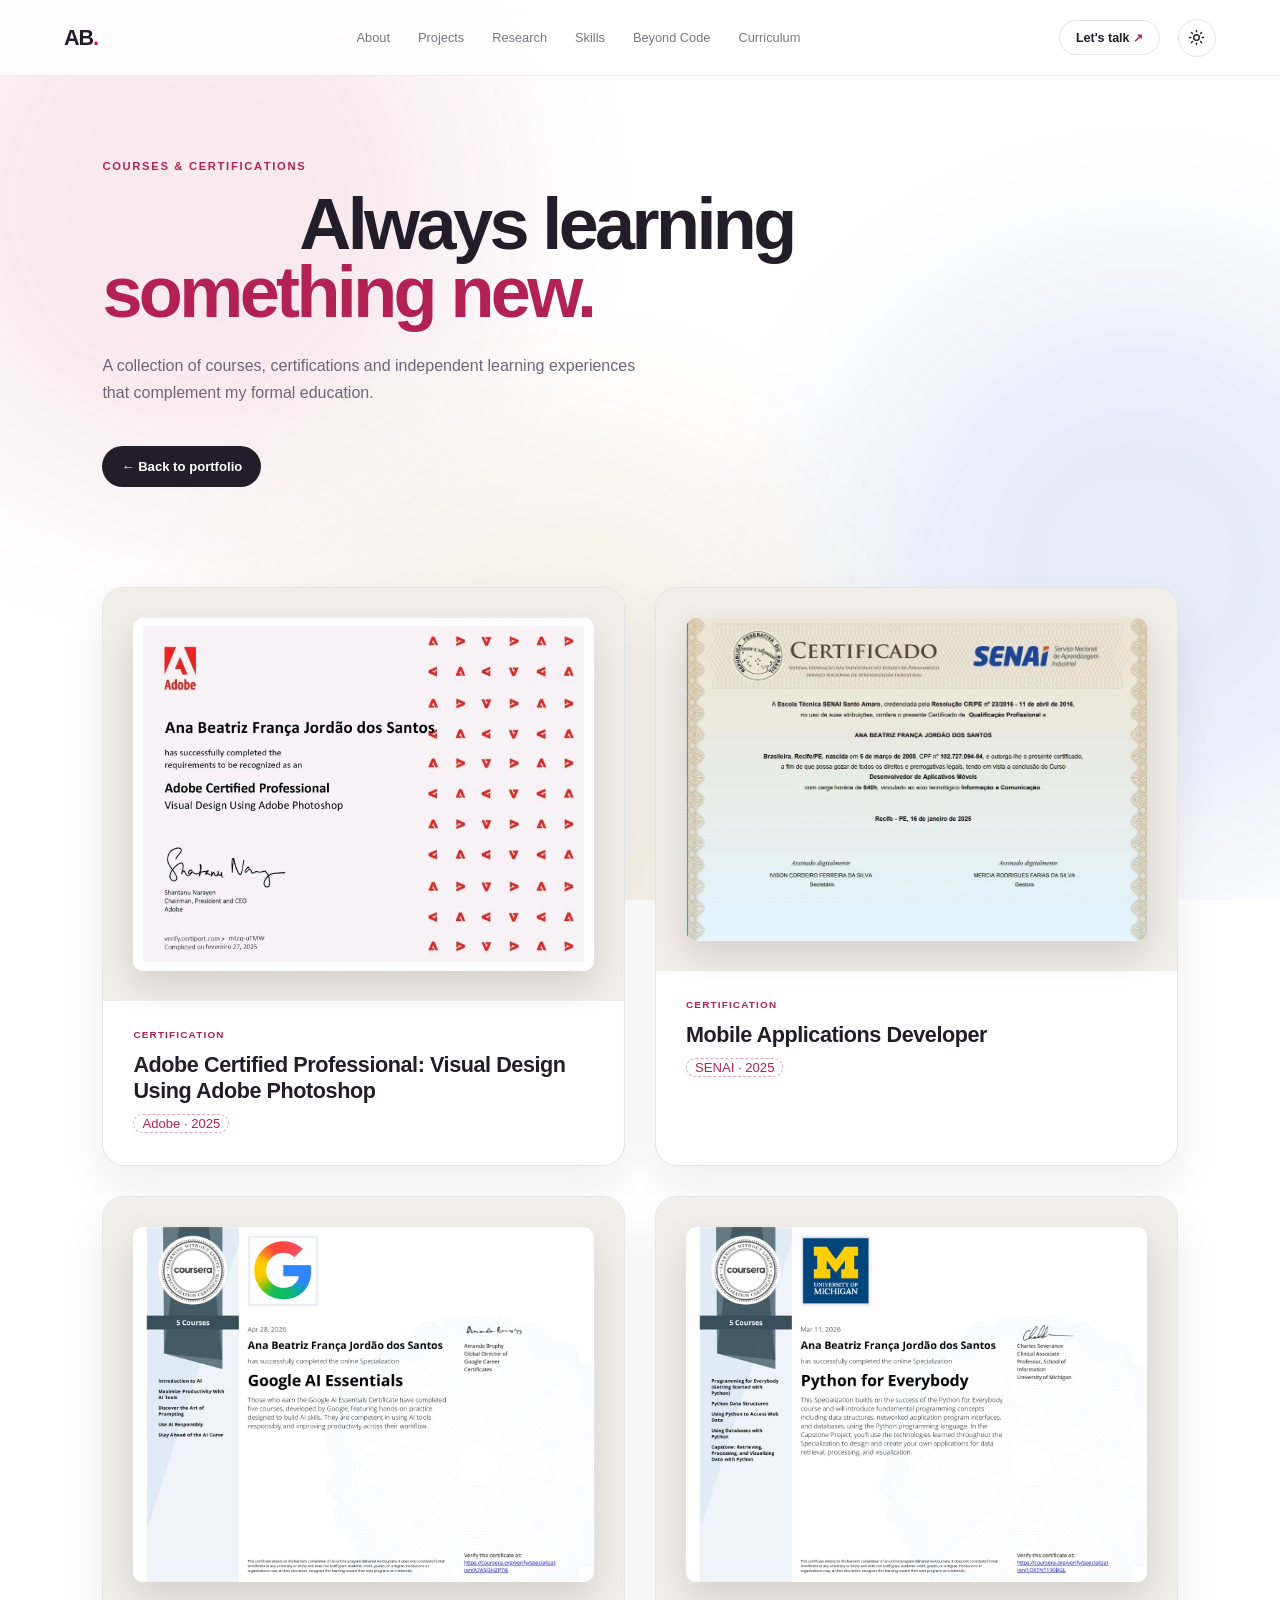
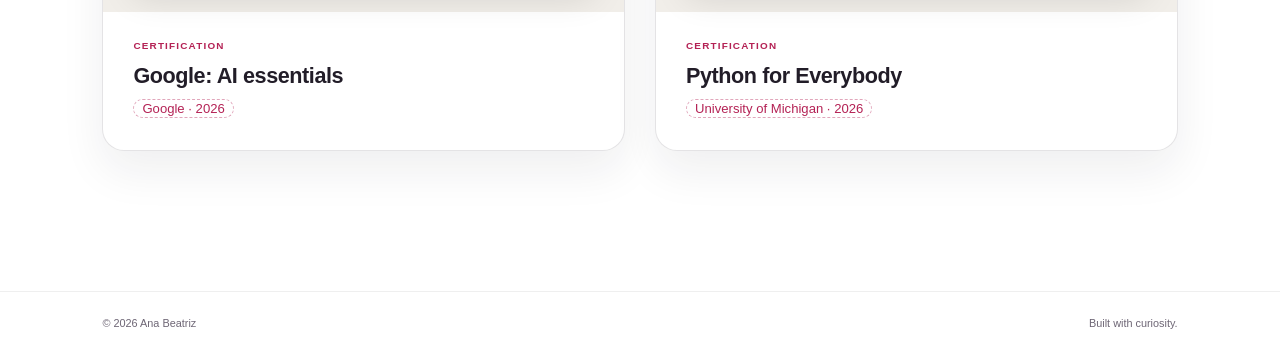
==== commit 55214002: "Courses Added" ====
--- a/courses.html
+++ b/courses.html
@@ -392,10 +392,10 @@
 
                 <p class="certificate-kicker">CERTIFICATION</p>
 
-                <h3><span class="editable">Adobe course name</span></h3>
+                <h3><span class="editable">Adobe Certified Professional: Visual Design Using Adobe Photoshop </span></h3>
 
                 <p class="certificate-meta">
-                    <span class="editable">Issuer · Year</span>
+                    <span class="editable">Adobe · 2025</span>
                 </p>
 
             </div>
@@ -413,10 +413,10 @@
 
                 <p class="certificate-kicker">CERTIFICATION</p>
 
-                <h3><span class="editable">App development course name</span></h3>
+                <h3><span class="editable">Mobile Applications Developer</span></h3>
 
                 <p class="certificate-meta">
-                    <span class="editable">Issuer · Year</span>
+                    <span class="editable">SENAI · 2025
                 </p>
 
             </div>
@@ -434,10 +434,10 @@
 
                 <p class="certificate-kicker">CERTIFICATION</p>
 
-                <h3><span class="editable">Google course name</span></h3>
+                <h3><span class="editable">Google: AI essentials</span></h3>
 
                 <p class="certificate-meta">
-                    <span class="editable">Issuer · Year</span>
+                    <span class="editable">Google · 2026</span>
                 </p>
 
             </div>
@@ -455,10 +455,10 @@
 
                 <p class="certificate-kicker">CERTIFICATION</p>
 
-                <h3><span class="editable">Python course name</span></h3>
+                <h3><span class="editable">Python for Everybody</span></h3>
 
                 <p class="certificate-meta">
-                    <span class="editable">Issuer · Year</span>
+                    <span class="editable">University of Michigan · 2026</span>
                 </p>
 
             </div>
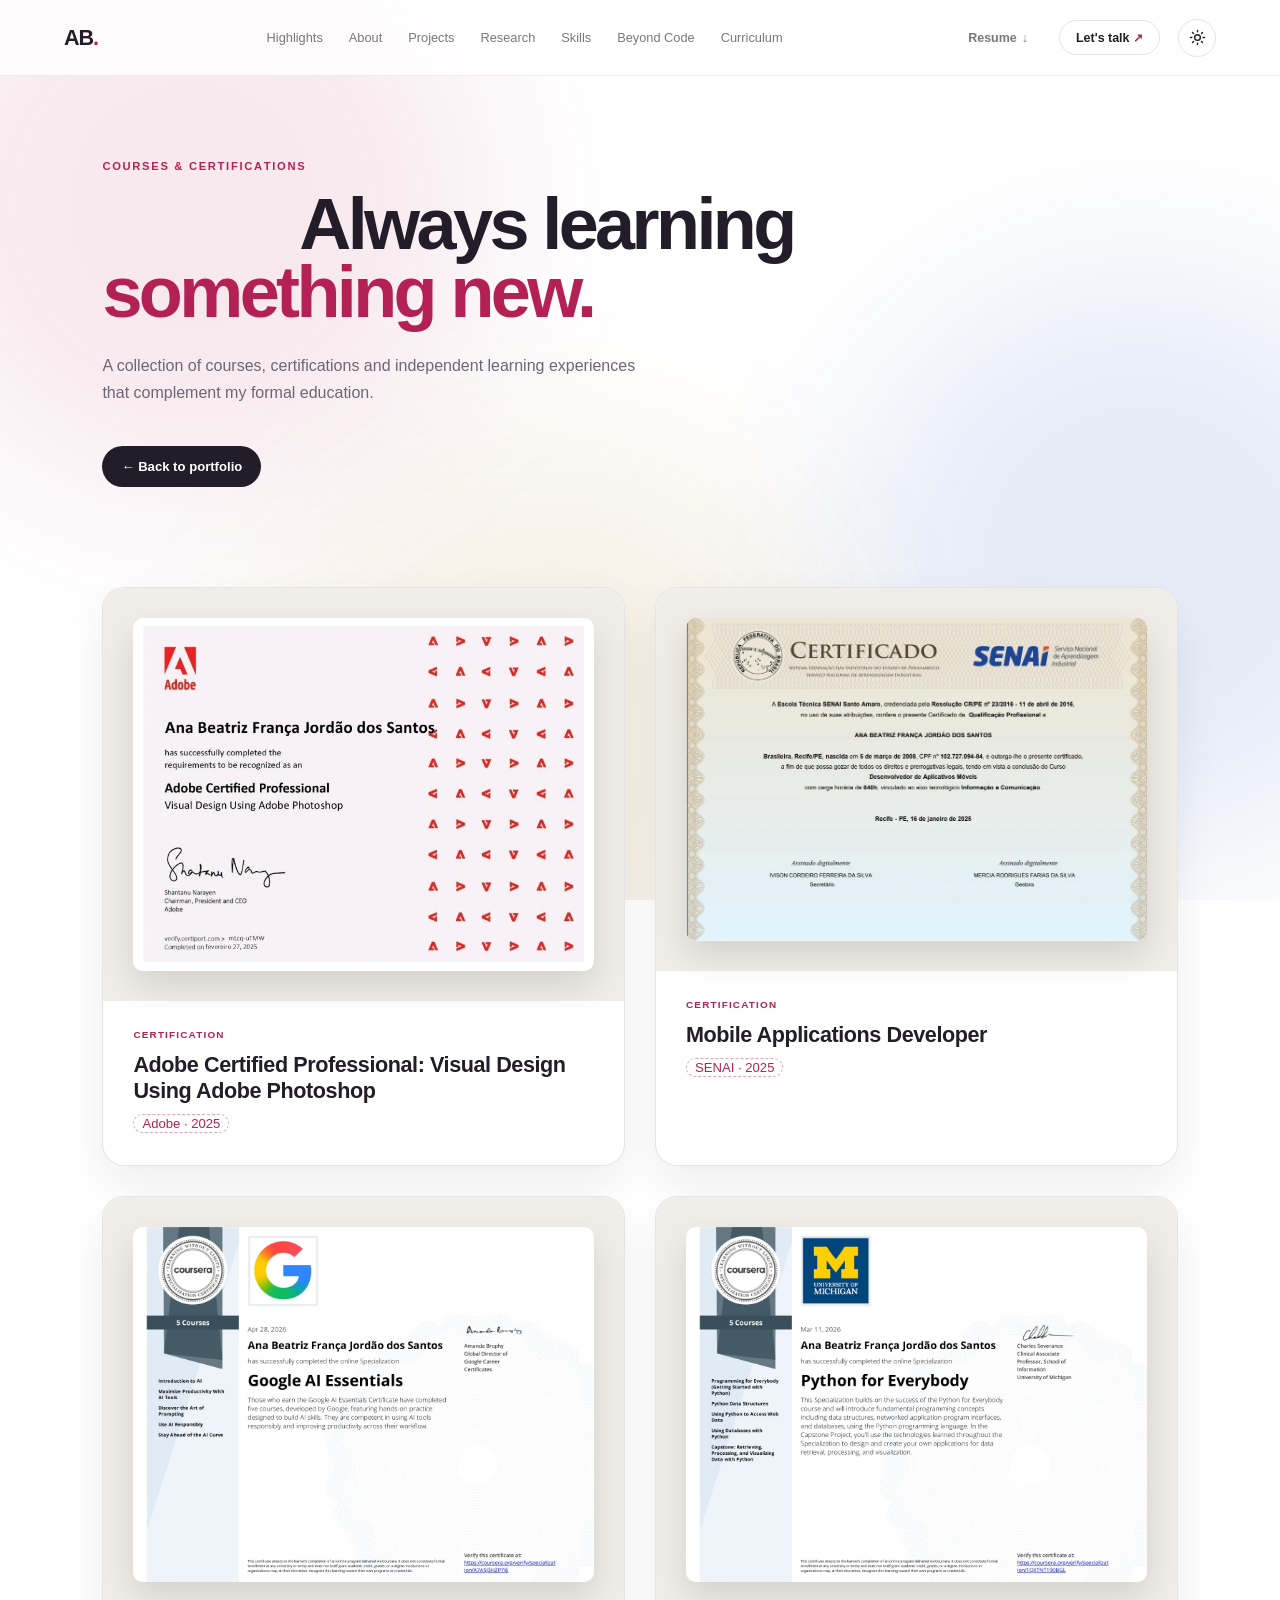
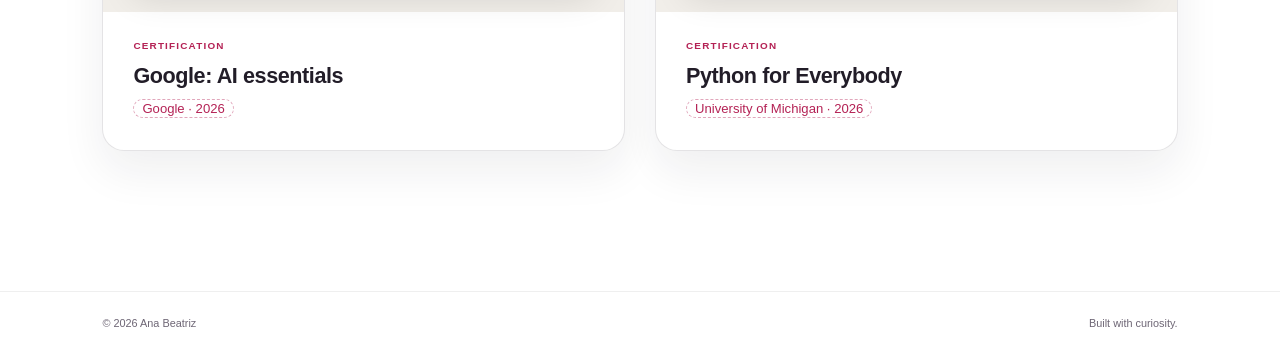
==== commit 24dbceef: "update:new layout" ====
--- a/courses.html
+++ b/courses.html
@@ -260,6 +260,8 @@
 
     <nav class="nav-links">
 
+        <a href="index.html#highlights">Highlights</a>
+
         <a href="index.html#about">About</a>
 
         <a href="index.html#projects">Projects</a>
@@ -276,6 +278,14 @@
 
 
     <div class="nav-actions">
+
+        <a
+            href="assets/Ana-Beatriz-CV.pdf"
+            class="nav-resume"
+            download
+        >
+            Resume <span>↓</span>
+        </a>
 
         <button
             class="nav-cta"
@@ -319,6 +329,7 @@
 
 <nav class="mobile-menu" id="mobileMenu">
 
+    <a href="index.html#highlights">Highlights</a>
     <a href="index.html#about">About</a>
     <a href="index.html#projects">Projects</a>
     <a href="index.html#research">Research</a>
@@ -326,6 +337,7 @@
     <a href="index.html#beyond">Beyond Code</a>
     <a href="index.html#curriculum">Curriculum</a>
     <a href="index.html#contact">Contact</a>
+    <a href="assets/Ana-Beatriz-CV.pdf" download>Resume ↓</a>
 
     <button
         class="mobile-theme-toggle"
--- a/style.css
+++ b/style.css
@@ -370,7 +370,7 @@
 
     display: flex;
 
-    gap: 28px;
+    gap: 26px;
 }
 
 .nav-links a {
@@ -410,11 +410,63 @@
     right: 0;
 }
 
+/* Active section link — set by the scrollspy in script.js so the
+   nav always reflects where the visitor actually is on the page. */
+.nav-links a.active {
+    color: var(--text);
+}
+
+.nav-links a.active::after {
+    right: 0;
+}
+
 .nav-actions {
 
     display: flex;
 
     align-items: center;
+}
+
+.nav-resume {
+
+    display: inline-flex;
+
+    align-items: center;
+
+    gap: 5px;
+
+    margin-right: 14px;
+
+    padding: 9px 16px;
+
+    border-radius: 999px;
+
+    border: 1px solid transparent;
+
+    color: var(--muted-soft);
+
+    font-size: 0.78rem;
+    font-weight: 600;
+
+    transition:
+        border-color 0.2s ease,
+        color 0.2s ease,
+        transform 0.2s ease;
+}
+
+.nav-resume span {
+    display: inline-block;
+    transition: transform 0.2s ease;
+}
+
+.nav-resume:hover {
+    border-color: var(--border);
+    color: var(--text);
+    transform: translateY(-2px);
+}
+
+.nav-resume:hover span {
+    transform: translateY(2px);
 }
 
 .nav-cta {
@@ -710,6 +762,8 @@
 
     display: flex;
 
+    flex-wrap: wrap;
+
     gap: 15px;
 
     margin-top: 35px;
@@ -727,7 +781,8 @@
     transition:
         transform 0.25s var(--ease),
         background 0.25s ease,
-        border-color 0.25s ease;
+        border-color 0.25s ease,
+        color 0.25s ease;
 }
 
 .button:hover {
@@ -744,6 +799,20 @@
 .button-primary:hover {
     background: var(--pink);
     color: var(--text);
+}
+
+.button-secondary {
+
+    color: var(--text);
+
+    background: none;
+
+    border: 1px solid var(--border);
+}
+
+.button-secondary:hover {
+    border-color: var(--pink);
+    color: var(--pink);
 }
 
 .currently {
@@ -891,6 +960,115 @@
 
 
 /* =========================================
+   HIGHLIGHTS
+========================================= */
+
+.highlights-section {
+    background: var(--bg);
+}
+
+.highlights-grid {
+
+    display: grid;
+
+    grid-template-columns: repeat(3, 1fr);
+
+    gap: 25px;
+}
+
+.highlight-card {
+
+    padding: 34px;
+
+    border-radius: 22px;
+
+    background: var(--bg-elevated);
+
+    border: 1px solid var(--border);
+
+    box-shadow: var(--card-shadow);
+
+    transition:
+        transform 0.35s var(--ease),
+        border-color 0.35s ease;
+}
+
+.highlight-card:hover {
+    transform: translateY(-6px);
+    border-color: var(--pink);
+}
+
+.highlight-card-logo {
+
+    display: flex;
+
+    align-items: center;
+    justify-content: center;
+
+    width: 44px;
+    height: 44px;
+
+    margin-bottom: 20px;
+
+    border-radius: 50%;
+
+    background: var(--bg-elevated-2);
+
+    border: 1px solid var(--border);
+
+    overflow: hidden;
+}
+
+.highlight-card-logo img {
+
+    width: 65%;
+    height: 65%;
+
+    object-fit: contain;
+}
+
+.highlight-date {
+
+    display: block;
+
+    margin-bottom: 14px;
+
+    color: var(--pink);
+
+    font-size: 0.68rem;
+    font-weight: 700;
+
+    letter-spacing: 0.08em;
+
+    text-transform: uppercase;
+}
+
+.highlight-card h3 {
+
+    font-family: var(--font-display);
+
+    font-size: 1.15rem;
+
+    font-weight: 800;
+
+    letter-spacing: -0.02em;
+
+    line-height: 1.25;
+
+    margin-bottom: 12px;
+}
+
+.highlight-card p {
+
+    color: var(--muted);
+
+    font-size: 0.88rem;
+
+    line-height: 1.6;
+}
+
+
+/* =========================================
    ABOUT
 ========================================= */
 
@@ -1892,38 +2070,144 @@
     line-height: 1.6;
 }
 
-.achievement-photos {
-
-    display: flex;
-
-    flex-wrap: wrap;
-
-    gap: 15px;
-
-    margin-top: 22px;
-}
-
-.achievement-photos img {
-
-    width: 150px;
-    height: 105px;
+
+/* =========================================
+   PHOTO CAROUSEL
+   Replaces the old static image grid on
+   achievement cards with a single-frame,
+   swipeable carousel.
+========================================= */
+
+.photo-carousel {
+
+    position: relative;
+
+    margin-top: 24px;
+
+    max-width: 480px;
+
+    border-radius: 18px;
+
+    overflow: hidden;
+
+    border: 1px solid var(--border);
+
+    background: var(--bg-elevated-2);
+}
+
+.carousel-track {
+
+    display: flex;
+
+    transition: transform 0.5s var(--ease);
+}
+
+.carousel-slide {
+
+    flex: 0 0 100%;
+}
+
+.carousel-slide img {
+
+    width: 100%;
+    height: 300px;
 
     object-fit: cover;
 
-    border-radius: 14px;
-
-    border: 1px solid var(--border);
-
-    filter: grayscale(0.15);
-
-    transition:
-        transform 0.35s var(--ease),
-        filter 0.35s ease;
-}
-
-.achievement-photos img:hover {
-    transform: translateY(-4px) scale(1.02);
-    filter: grayscale(0);
+    filter: grayscale(0.1);
+}
+
+.carousel-btn {
+
+    position: absolute;
+
+    top: 50%;
+
+    transform: translateY(-50%);
+
+    width: 34px;
+    height: 34px;
+
+    border-radius: 50%;
+
+    border: none;
+
+    display: flex;
+
+    align-items: center;
+    justify-content: center;
+
+    color: white;
+
+    background: rgba(20, 16, 24, 0.5);
+
+    font-size: 0.95rem;
+
+    cursor: pointer;
+
+    backdrop-filter: blur(4px);
+
+    transition: background 0.2s ease, transform 0.2s ease;
+}
+
+.carousel-btn:hover {
+    background: var(--pink);
+    transform: translateY(-50%) scale(1.08);
+}
+
+.carousel-btn.prev {
+    left: 12px;
+}
+
+.carousel-btn.next {
+    right: 12px;
+}
+
+.carousel-dots {
+
+    position: absolute;
+
+    bottom: 14px;
+
+    left: 50%;
+
+    transform: translateX(-50%);
+
+    display: flex;
+
+    gap: 7px;
+}
+
+.carousel-dots button {
+
+    width: 7px;
+    height: 7px;
+
+    border-radius: 50%;
+
+    border: none;
+
+    padding: 0;
+
+    background: rgba(255, 255, 255, 0.55);
+
+    cursor: pointer;
+
+    transition: width 0.3s ease, background 0.3s ease;
+}
+
+.carousel-dots button.active {
+    width: 18px;
+    border-radius: 999px;
+    background: white;
+}
+
+@media (max-width: 600px) {
+
+    .carousel-slide img {
+        height: 220px;
+    }
+
 }
 
 
@@ -2200,6 +2484,7 @@
         gap: 50px;
     }
 
+    .highlights-grid,
     .skills-grid {
         grid-template-columns: 1fr;
     }
@@ -2303,10 +2588,6 @@
         gap: 15px;
     }
 
-    .achievement-photos img {
-        width: calc(50% - 8px);
-    }
-
     .talk-modal-content {
         padding: 45px 25px;
     }
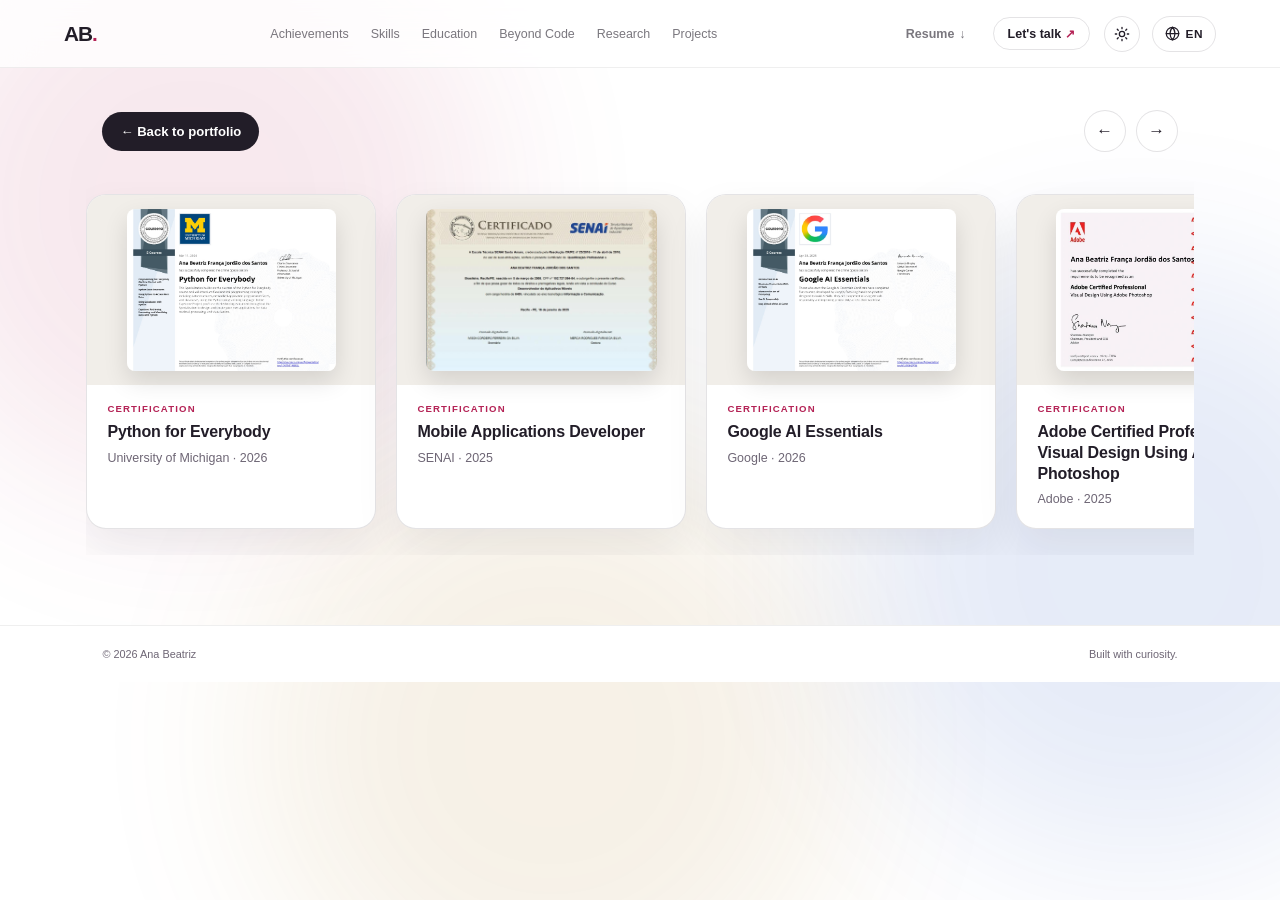
==== commit a07a09bf: "Updated Portfolio" ====
--- a/courses.html
+++ b/courses.html
@@ -1,246 +1,39 @@
 <!DOCTYPE html>
 <html lang="en">
-
 <head>
-
-    <meta charset="UTF-8">
-
-    <meta
-        name="viewport"
-        content="width=device-width, initial-scale=1.0"
-    >
-
-    <meta
-        name="description"
-        content="Courses and certifications — Ana Beatriz."
-    >
-
-    <title>Courses &amp; Certifications — Ana Beatriz</title>
-
-    <link rel="stylesheet" href="style.css">
-
-    <script>
-        (function () {
-            try {
-                if (localStorage.getItem('ab-portfolio-theme') === 'dark') {
-                    document.documentElement.setAttribute('data-theme', 'dark');
-                }
-            } catch (e) {}
-        })();
-    </script>
-
-    <style>
-
-        .courses-hero {
-
-            padding: 160px 8vw 60px;
+<meta charset="UTF-8">
+<meta name="viewport" content="width=device-width, initial-scale=1.0">
+<meta name="description" content="Courses and certifications — Ana Beatriz.">
+<title data-pt="Certificados — Ana Beatriz" data-es="Certificados — Ana Beatriz">Certificates — Ana Beatriz</title>
+<link rel="stylesheet" href="style.css">
+<script>
+(function () {
+    try {
+        if (localStorage.getItem('ab-portfolio-theme') === 'dark') {
+            document.documentElement.setAttribute('data-theme', 'dark');
         }
-
-        .courses-hero .eyebrow {
-            display: block;
-            margin-bottom: 18px;
-        }
-
-        .courses-hero h1 {
-
-            font-family: var(--font-display);
-
-            font-size: clamp(2.6rem, 6vw, 4.5rem);
-
-            line-height: 0.95;
-
-            letter-spacing: -0.05em;
-
-            font-weight: 800;
-        }
-
-        .courses-hero h1 .accent {
-            color: var(--pink);
-        }
-
-        .courses-hero p {
-
-            max-width: 560px;
-
-            margin-top: 25px;
-
-            color: var(--muted);
-
-            line-height: 1.7;
-        }
-
-        .back-home {
-
-            display: inline-flex;
-
-            align-items: center;
-
-            gap: 8px;
-
-            width: fit-content;
-
-            margin-top: 40px;
-
-            padding: 13px 19px;
-
-            border-radius: 999px;
-
-            color: var(--bg);
-
-            background: var(--text);
-
-            font-size: 0.82rem;
-            font-weight: 600;
-
-            transition: background 0.25s ease, transform 0.25s var(--ease);
-        }
-
-        .back-home:hover {
-            background: var(--pink);
-            color: white;
-            transform: translateY(-3px);
-        }
-
-        .certificates-section {
-            padding-top: 40px;
-        }
-
-        .certificates-grid {
-
-            display: grid;
-
-            grid-template-columns: repeat(2, 1fr);
-
-            gap: 30px;
-        }
-
-        .certificate-card {
-
-            border-radius: 22px;
-
-            overflow: hidden;
-
-            background: var(--bg-elevated);
-
-            border: 1px solid var(--border);
-
-            box-shadow: var(--card-shadow);
-
-            transition:
-                transform 0.35s var(--ease),
-                border-color 0.35s ease;
-        }
-
-        .certificate-card:hover {
-            transform: translateY(-6px);
-            border-color: var(--pink);
-        }
-
-        .certificate-image {
-
-            display: flex;
-
-            align-items: center;
-            justify-content: center;
-
-            padding: 30px;
-
-            background: var(--bg-elevated-2);
-        }
-
-        .certificate-image img {
-
-            width: 100%;
-
-            border-radius: 10px;
-
-            box-shadow: 0 15px 35px rgba(0, 0, 0, 0.12);
-        }
-
-        .certificate-info {
-            padding: 28px 30px 32px;
-        }
-
-        .certificate-kicker {
-
-            color: var(--pink);
-
-            font-size: 0.62rem;
-            font-weight: 700;
-
-            letter-spacing: 0.12em;
-        }
-
-        .certificate-info h3 {
-
-            margin-top: 12px;
-
-            font-family: var(--font-display);
-
-            font-size: 1.35rem;
-
-            font-weight: 800;
-
-            letter-spacing: -0.02em;
-        }
-
-        .certificate-meta {
-
-            display: flex;
-
-            align-items: center;
-
-            gap: 8px;
-
-            margin-top: 10px;
-
-            color: var(--muted);
-
-            font-size: 0.82rem;
-        }
-
-        .certificate-meta .editable {
-
-            padding: 1px 8px;
-
-            border-radius: 999px;
-
-            border: 1px dashed rgba(180, 34, 85, 0.4);
-
-            color: var(--pink);
-
-            font-style: normal;
-        }
-
-        @media (max-width: 900px) {
-
-            .certificates-grid {
-                grid-template-columns: 1fr;
-            }
-        }
-
-        @media (max-width: 600px) {
-
-            .courses-hero {
-                padding: 130px 6vw 40px;
-            }
-
-            .certificate-image {
-                padding: 22px;
-            }
-
-            .certificate-info {
-                padding: 22px 22px 26px;
-            }
-        }
-
-    </style>
-
+    } catch (e) {}
+})();
+</script>
+<style>
+.cert-top{position:relative;z-index:1;display:flex;align-items:center;justify-content:space-between;gap:16px;padding:110px 8vw 10px}
+.back-home{display:inline-flex;align-items:center;gap:8px;padding:12px 18px;border-radius:999px;color:var(--bg);background:var(--text);font-size:.82rem;font-weight:600;transition:background .25s,transform .25s var(--ease)}
+.back-home:hover{background:var(--pink);color:#fff;transform:translateY(-3px)}
+.certificates-section{padding-top:20px;padding-bottom:70px}
+.cert-track{display:flex;gap:20px;overflow-x:auto;scroll-snap-type:x mandatory;padding:12px 16px 26px;margin:0 -16px;scrollbar-width:none;-webkit-overflow-scrolling:touch}
+.cert-track::-webkit-scrollbar{display:none}
+.certificate-card{flex:0 0 min(290px,78vw);scroll-snap-align:start;border-radius:20px;overflow:hidden;background:var(--bg-elevated);border:1px solid var(--border);box-shadow:var(--card-shadow);transition:transform .35s var(--ease),border-color .35s}
+.certificate-card:hover{transform:scale(1.03);border-color:var(--pink)}
+.certificate-image{display:flex;align-items:center;justify-content:center;height:190px;padding:14px;background:var(--bg-elevated-2)}
+.certificate-image img{max-width:100%;max-height:100%;width:auto;border-radius:8px;box-shadow:0 10px 25px rgba(0,0,0,.12)}
+.certificate-info{padding:18px 20px 22px}
+.certificate-kicker{color:var(--pink);font-size:.6rem;font-weight:700;letter-spacing:.12em}
+.certificate-info h3{margin-top:8px;font-size:1rem;font-weight:800;letter-spacing:-.01em;line-height:1.3}
+.certificate-meta{margin-top:8px;color:var(--muted);font-size:.78rem}
+@media (max-width:600px){.cert-top{padding:92px 6vw 6px}}
+</style>
 </head>
-
-
 <body>
-
 
 <div class="ambient" aria-hidden="true">
     <div class="ambient-glow glow-1"></div>
@@ -248,341 +41,171 @@
     <div class="ambient-glow glow-3"></div>
 </div>
 
-
 <!-- ================= NAVIGATION ================= -->
-
 <header class="navbar">
-
-    <a href="index.html#home" class="logo">
-        AB<span>.</span>
-    </a>
-
+    <a href="index.html#home" class="logo">AB<span>.</span></a>
 
     <nav class="nav-links">
-
-        <a href="index.html#highlights">Highlights</a>
-
-        <a href="index.html#about">About</a>
-
+        <a href="index.html#achievements">Achievements</a>
+        <a href="index.html#skills">Skills</a>
+        <a href="index.html#education">Education</a>
+        <a href="index.html#beyond">Beyond Code</a>
+        <a href="index.html#research">Research</a>
         <a href="index.html#projects">Projects</a>
-
-        <a href="index.html#research">Research</a>
-
-        <a href="index.html#skills">Skills</a>
-
-        <a href="index.html#beyond">Beyond Code</a>
-
-        <a href="index.html#curriculum">Curriculum</a>
-
     </nav>
 
-
     <div class="nav-actions">
-
-        <a
-            href="assets/Ana-Beatriz-CV.pdf"
-            class="nav-resume"
-            download
-        >
-            Resume <span>↓</span>
-        </a>
-
-        <button
-            class="nav-cta"
-            id="openTalk"
-            type="button"
-        >
-            Let's talk <span>↗</span>
+        <a href="assets/Ana-Beatriz-CV.pdf" class="nav-resume" download>Resume <span>↓</span></a>
+        <button class="nav-cta" id="openTalk" type="button">Let's talk <span>↗</span></button>
+        <button class="theme-toggle" id="themeToggle" type="button" aria-label="Switch to dark mode">
+            <svg class="icon-sun" viewBox="0 0 24 24" fill="none" stroke="currentColor" stroke-width="2" stroke-linecap="round" stroke-linejoin="round"><circle cx="12" cy="12" r="4"></circle><path d="M12 2v2M12 20v2M4.93 4.93l1.41 1.41M17.66 17.66l1.41 1.41M2 12h2M20 12h2M6.34 17.66l-1.41 1.41M19.07 4.93l-1.41 1.41"></path></svg>
+            <svg class="icon-moon" viewBox="0 0 24 24" fill="none" stroke="currentColor" stroke-width="2" stroke-linecap="round" stroke-linejoin="round"><path d="M21 12.79A9 9 0 1 1 11.21 3 7 7 0 0 0 21 12.79z"></path></svg>
         </button>
 
-        <button
-            class="theme-toggle"
-            id="themeToggle"
-            type="button"
-            aria-label="Switch to dark mode"
-        >
-            <svg class="icon-sun" viewBox="0 0 24 24" fill="none" stroke="currentColor" stroke-width="2" stroke-linecap="round" stroke-linejoin="round">
-                <circle cx="12" cy="12" r="4"></circle>
-                <path d="M12 2v2M12 20v2M4.93 4.93l1.41 1.41M17.66 17.66l1.41 1.41M2 12h2M20 12h2M6.34 17.66l-1.41 1.41M19.07 4.93l-1.41 1.41"></path>
-            </svg>
-            <svg class="icon-moon" viewBox="0 0 24 24" fill="none" stroke="currentColor" stroke-width="2" stroke-linecap="round" stroke-linejoin="round">
-                <path d="M21 12.79A9 9 0 1 1 11.21 3 7 7 0 0 0 21 12.79z"></path>
-            </svg>
-        </button>
-
-    </div>
-
-
-    <button
-        class="menu-button"
-        id="menuButton"
-        aria-label="Open menu"
-        aria-expanded="false"
-    >
-        ☰
-    </button>
-
+        <div class="lang-switch" id="langSwitch">
+            <button class="lang-btn" id="langBtn" type="button" aria-haspopup="true" aria-expanded="false" aria-label="Language">
+                <svg viewBox="0 0 24 24" fill="none" stroke="currentColor" stroke-width="2" stroke-linecap="round" stroke-linejoin="round" aria-hidden="true"><circle cx="12" cy="12" r="10"></circle><path d="M2 12h20M12 2a15.3 15.3 0 0 1 4 10 15.3 15.3 0 0 1-4 10 15.3 15.3 0 0 1-4-10 15.3 15.3 0 0 1 4-10z"></path></svg><span id="langCurrent">EN</span>
+            </button>
+            <ul class="lang-menu" id="langMenu">
+                <li><button type="button" data-lang="pt">Português</button></li>
+                <li><button type="button" data-lang="en">English</button></li>
+                <li><button type="button" data-lang="es">Español</button></li>
+            </ul>
+        </div>
+    </div>
+
+    <button class="menu-button" id="menuButton" aria-label="Open menu" aria-expanded="false">☰</button>
 </header>
 
-
 <!-- ================= MOBILE MENU ================= -->
-
 <nav class="mobile-menu" id="mobileMenu">
-
-    <a href="index.html#highlights">Highlights</a>
-    <a href="index.html#about">About</a>
+    <a href="index.html#achievements">Achievements</a>
+    <a href="index.html#skills">Skills</a>
+    <a href="index.html#education">Education</a>
+    <a href="index.html#beyond">Beyond Code</a>
+    <a href="index.html#research">Research</a>
     <a href="index.html#projects">Projects</a>
-    <a href="index.html#research">Research</a>
-    <a href="index.html#skills">Skills</a>
-    <a href="index.html#beyond">Beyond Code</a>
-    <a href="index.html#curriculum">Curriculum</a>
     <a href="index.html#contact">Contact</a>
     <a href="assets/Ana-Beatriz-CV.pdf" download>Resume ↓</a>
 
-    <button
-        class="mobile-theme-toggle"
-        id="mobileThemeToggle"
-        type="button"
-    >
-        <svg class="icon-sun" viewBox="0 0 24 24" fill="none" stroke="currentColor" stroke-width="2" stroke-linecap="round" stroke-linejoin="round">
-            <circle cx="12" cy="12" r="4"></circle>
-            <path d="M12 2v2M12 20v2M4.93 4.93l1.41 1.41M17.66 17.66l1.41 1.41M2 12h2M20 12h2M6.34 17.66l-1.41 1.41M19.07 4.93l-1.41 1.41"></path>
-        </svg>
-        <svg class="icon-moon" viewBox="0 0 24 24" fill="none" stroke="currentColor" stroke-width="2" stroke-linecap="round" stroke-linejoin="round">
-            <path d="M21 12.79A9 9 0 1 1 11.21 3 7 7 0 0 0 21 12.79z"></path>
-        </svg>
+    <button class="mobile-theme-toggle" id="mobileThemeToggle" type="button">
+        <svg class="icon-sun" viewBox="0 0 24 24" fill="none" stroke="currentColor" stroke-width="2" stroke-linecap="round" stroke-linejoin="round"><circle cx="12" cy="12" r="4"></circle><path d="M12 2v2M12 20v2M4.93 4.93l1.41 1.41M17.66 17.66l1.41 1.41M2 12h2M20 12h2M6.34 17.66l-1.41 1.41M19.07 4.93l-1.41 1.41"></path></svg>
+        <svg class="icon-moon" viewBox="0 0 24 24" fill="none" stroke="currentColor" stroke-width="2" stroke-linecap="round" stroke-linejoin="round"><path d="M21 12.79A9 9 0 1 1 11.21 3 7 7 0 0 0 21 12.79z"></path></svg>
         <span class="toggle-label">Switch to dark mode</span>
     </button>
 
+    <div class="mobile-lang">
+        <button type="button" data-lang="pt">PT</button>
+        <button type="button" data-lang="en">EN</button>
+        <button type="button" data-lang="es">ES</button>
+    </div>
 </nav>
 
-
 <main>
 
-
-<section class="courses-hero">
-
-    <span class="eyebrow reveal-chars" aria-label="COURSES & CERTIFICATIONS">
-        <span aria-hidden="true">COURSES &amp; CERTIFICATIONS</span>
-    </span>
-
-    <h1 class="reveal-chars" aria-label="Always learning something new.">
-        <span aria-hidden="true">
-            Always learning
-            <br>
-            <span class="accent">something new.</span>
-        </span>
-    </h1>
-
-    <p class="fade-up">
-
-        A collection of courses, certifications and
-        independent learning experiences that complement
-        my formal education.
-
-    </p>
-
-    <a href="index.html#curriculum" class="back-home fade-up">
-        ← Back to portfolio
-    </a>
-
+<div class="cert-top">
+    <a href="index.html#education" class="back-home">← Back to portfolio</a>
+
+    <div class="timeline-nav">
+        <button type="button" class="timeline-arrow" id="certPrev" aria-label="Previous certificate">←</button>
+        <button type="button" class="timeline-arrow" id="certNext" aria-label="Next certificate">→</button>
+    </div>
+</div>
+
+<section class="section certificates-section">
+    <div class="cert-track stagger">
+
+        <article class="certificate-card">
+            <div class="certificate-image"><img src="assets/certificatepy.png" alt="Python certificate" loading="lazy"></div>
+            <div class="certificate-info">
+                <p class="certificate-kicker">CERTIFICATION</p>
+                <h3>Python for Everybody</h3>
+                <p class="certificate-meta">University of Michigan · 2026</p>
+            </div>
+        </article>
+
+        <article class="certificate-card">
+            <div class="certificate-image"><img src="assets/certificateapps.png" alt="App development certificate" loading="lazy"></div>
+            <div class="certificate-info">
+                <p class="certificate-kicker">CERTIFICATION</p>
+                <h3>Mobile Applications Developer</h3>
+                <p class="certificate-meta">SENAI · 2025</p>
+            </div>
+        </article>
+
+        <article class="certificate-card">
+            <div class="certificate-image"><img src="assets/certificategoogle.png" alt="Google certificate" loading="lazy"></div>
+            <div class="certificate-info">
+                <p class="certificate-kicker">CERTIFICATION</p>
+                <h3>Google AI Essentials</h3>
+                <p class="certificate-meta">Google · 2026</p>
+            </div>
+        </article>
+
+        <article class="certificate-card">
+            <div class="certificate-image"><img src="assets/certificateadobe.png" alt="Adobe certificate" loading="lazy"></div>
+            <div class="certificate-info">
+                <p class="certificate-kicker">CERTIFICATION</p>
+                <h3>Adobe Certified Professional: Visual Design Using Adobe Photoshop</h3>
+                <p class="certificate-meta">Adobe · 2025</p>
+            </div>
+        </article>
+
+    </div>
 </section>
 
-
-<section class="section certificates-section">
-
-    <div class="certificates-grid stagger">
-
-
-        <article class="certificate-card">
-
-            <div class="certificate-image">
-                <img src="assets/certificateadobe.png" alt="Adobe certificate" loading="lazy">
-            </div>
-
-            <div class="certificate-info">
-
-                <p class="certificate-kicker">CERTIFICATION</p>
-
-                <h3><span class="editable">Adobe Certified Professional: Visual Design Using Adobe Photoshop </span></h3>
-
-                <p class="certificate-meta">
-                    <span class="editable">Adobe · 2025</span>
-                </p>
-
-            </div>
-
-        </article>
-
-
-        <article class="certificate-card">
-
-            <div class="certificate-image">
-                <img src="assets/certificateapps.png" alt="App development certificate" loading="lazy">
-            </div>
-
-            <div class="certificate-info">
-
-                <p class="certificate-kicker">CERTIFICATION</p>
-
-                <h3><span class="editable">Mobile Applications Developer</span></h3>
-
-                <p class="certificate-meta">
-                    <span class="editable">SENAI · 2025
-                </p>
-
-            </div>
-
-        </article>
-
-
-        <article class="certificate-card">
-
-            <div class="certificate-image">
-                <img src="assets/certificategoogle.png" alt="Google certificate" loading="lazy">
-            </div>
-
-            <div class="certificate-info">
-
-                <p class="certificate-kicker">CERTIFICATION</p>
-
-                <h3><span class="editable">Google: AI essentials</span></h3>
-
-                <p class="certificate-meta">
-                    <span class="editable">Google · 2026</span>
-                </p>
-
-            </div>
-
-        </article>
-
-
-        <article class="certificate-card">
-
-            <div class="certificate-image">
-                <img src="assets/certificatepy.png" alt="Python certificate" loading="lazy">
-            </div>
-
-            <div class="certificate-info">
-
-                <p class="certificate-kicker">CERTIFICATION</p>
-
-                <h3><span class="editable">Python for Everybody</span></h3>
-
-                <p class="certificate-meta">
-                    <span class="editable">University of Michigan · 2026</span>
-                </p>
-
-            </div>
-
-        </article>
-
-
-    </div>
-
-</section>
-
-
 </main>
 
-
-
 <!-- ================= FOOTER ================= -->
-
 <footer>
-
-    <p>
-        © 2026 Ana Beatriz
-    </p>
-
-    <p>
-        Built with curiosity.
-    </p>
-
+    <p>© 2026 Ana Beatriz</p>
+    <p>Built with curiosity.</p>
 </footer>
 
-
-
-<!-- ================= LET'S TALK CARD (MODAL) ================= -->
-
-<div
-    class="talk-modal"
-    id="talkModal"
-    aria-hidden="true"
->
-
+<!-- ================= LET'S TALK MODAL ================= -->
+<div class="talk-modal" id="talkModal" aria-hidden="true">
     <div class="talk-modal-content">
-
-        <button
-            class="close-talk"
-            id="closeTalk"
-            aria-label="Close"
-        >
-            ×
-        </button>
-
-
-        <p class="eyebrow">
-            GET IN TOUCH
-        </p>
-
-
-        <h2>
-
-            Let's build
-            <br>
-
-            something <span class="accent">great.</span>
-
-        </h2>
-
-
-        <a
-            href="mailto:anafrajor@gmail.com"
-            class="email-link"
-        >
-            anafrajor@gmail.com ↗
-        </a>
-
+        <button class="close-talk" id="closeTalk" aria-label="Close">×</button>
+
+        <p class="eyebrow" data-i18n-html="touch">GET IN TOUCH</p>
+
+        <h2 data-i18n-html="build">Let's build<br>something <span class="accent">great.</span></h2>
+
+        <a href="mailto:anafrajor@gmail.com" class="email-link">anafrajor@gmail.com ↗</a>
 
         <div class="social-links">
-
-            <a
-                href="https://github.com/anabeatrizfranca"
-                target="_blank"
-                rel="noopener noreferrer"
-            >
-                GitHub ↗
-            </a>
-
-
-            <a
-                href="https://www.linkedin.com/in/ana-beatriz-franca"
-                target="_blank"
-                rel="noopener noreferrer"
-            >
-                LinkedIn ↗
-            </a>
-
-
-            <a
-                href="https://scholar.google.com/citations?pli=1&authuser=1&user=o1WYJUQAAAAJ"
-                target="_blank"
-                rel="noopener noreferrer"
-            >
-                Google Scholar ↗
-            </a>
-
+            <a href="https://github.com/anabeatrizfranca" target="_blank" rel="noopener noreferrer">GitHub ↗</a>
+            <a href="https://www.linkedin.com/in/ana-beatriz-franca" target="_blank" rel="noopener noreferrer">LinkedIn ↗</a>
+            <a href="https://scholar.google.com/citations?pli=1&authuser=1&user=o1WYJUQAAAAJ" target="_blank" rel="noopener noreferrer">Google Scholar ↗</a>
+            <a href="https://www.instagram.com/anabeatrizfrajor/" target="_blank" rel="noopener noreferrer">Instagram ↗</a>
         </div>
-
-    </div>
-
+    </div>
 </div>
 
-
-
+<script>
+(function () {
+    var tr = document.querySelector('.cert-track');
+    var prev = document.getElementById('certPrev');
+    var next = document.getElementById('certNext');
+    if (!tr || !prev || !next) return;
+    function step() {
+        var c = tr.querySelector('.certificate-card');
+        return c ? c.offsetWidth + 20 : 300;
+    }
+    function update() {
+        prev.disabled = tr.scrollLeft <= 4;
+        next.disabled = tr.scrollLeft + tr.clientWidth >= tr.scrollWidth - 4;
+    }
+    prev.addEventListener('click', function () { tr.scrollBy({ left: -step(), behavior: 'smooth' }); });
+    next.addEventListener('click', function () { tr.scrollBy({ left: step(), behavior: 'smooth' }); });
+    tr.addEventListener('scroll', update, { passive: true });
+    window.addEventListener('resize', update);
+    window.addEventListener('load', update);
+    update();
+})();
+</script>
+
+<script src="i18n.js"></script>
 <script src="script.js"></script>
-
 </body>
-
 </html>
--- a/style.css
+++ b/style.css
@@ -1,2615 +1,311 @@
-/* =========================================
-   VARIABLES
-   Light theme is the default (data-theme="light"
-   or no attribute). Dark theme overrides below.
-   Same font everywhere: the system UI stack
-   (SF Pro on Apple devices, Segoe UI on Windows).
-========================================= */
-
-:root {
-
-    /* accent colors — used only as pinpoint details:
-       icons, borders, underlines, small dots. never as
-       full section backgrounds. Tuned for contrast on
-       a white background. */
-    --pink: #B42255;
-    --blue: #033CB7;
-    --yellow: #A9720F;
-    --green: #045A3E;
-
-    --bg: #FFFFFF;
-    --bg-alt: #F7F5F2;
-    --bg-elevated: #FFFFFF;
-    --bg-elevated-2: #F1EEE9;
-
-    --text: #221D28;
-    --muted: #6E6675;
-    --muted-soft: rgba(34, 29, 40, 0.6);
-
-    --border: rgba(34, 29, 40, 0.12);
-    --border-soft: rgba(34, 29, 40, 0.07);
-
-    --card-shadow: 0 20px 45px rgba(34, 29, 40, 0.07);
-    --glow-opacity: 0.10;
-
-    --font-body:
-        -apple-system,
-        BlinkMacSystemFont,
-        "SF Pro Display",
-        "SF Pro Text",
-        "Segoe UI",
-        Roboto,
-        sans-serif;
-    --font-display: var(--font-body);
-
-    --ease: cubic-bezier(0.16, 1, 0.3, 1);
-
-    color-scheme: light;
-}
-
-:root[data-theme="dark"] {
-
-    /* tuned brighter for contrast against a dark background */
-    --pink: #F0578C;
-    --blue: #6C8CFF;
-    --yellow: #EFB44E;
-    --green: #4FBE8D;
-
-    --bg: #080B14;
-    --bg-alt: #0D111E;
-    --bg-elevated: #121729;
-    --bg-elevated-2: #161C31;
-
-    --text: #F4F2ED;
-    --muted: #8D93A8;
-    --muted-soft: rgba(244, 242, 237, 0.55);
-
-    --border: rgba(244, 242, 237, 0.1);
-    --border-soft: rgba(244, 242, 237, 0.06);
-
-    --card-shadow: none;
-    --glow-opacity: 0.16;
-
-    color-scheme: dark;
-}
-
-
-/* =========================================
-   RESET
-========================================= */
-
-* {
-    margin: 0;
-    padding: 0;
-    box-sizing: border-box;
-}
-
-html {
-    scroll-behavior: smooth;
-}
-
-body {
-
-    min-width: 320px;
-    overflow-x: hidden;
-
-    background: var(--bg);
-    color: var(--text);
-
-    font-family: var(--font-body);
-
-    -webkit-font-smoothing: antialiased;
-
-    transition:
-        background 0.4s ease,
-        color 0.4s ease;
-}
-
-a {
-    color: inherit;
-    text-decoration: none;
-}
-
-img {
-    display: block;
-    max-width: 100%;
-}
-
-button {
-    font: inherit;
-}
-
-::selection {
-    background: var(--pink);
-    color: var(--bg);
-}
-
-
-/* =========================================
-   AMBIENT BACKGROUND (signature element)
-   Soft drifting glows, fixed behind everything.
-   Replaces the old solid-color decorative circles —
-   same accent colors, but as quiet atmosphere instead
-   of hard blocks.
-========================================= */
-
-.ambient {
-
-    position: fixed;
-    inset: 0;
-
-    z-index: 0;
-
-    pointer-events: none;
-
-    overflow: hidden;
-}
-
-.ambient-glow {
-
-    position: absolute;
-
-    width: 46vw;
-    height: 46vw;
-
-    border-radius: 50%;
-
-    filter: blur(90px);
-
-    opacity: var(--glow-opacity);
-
-    will-change: transform;
-
-    transition: opacity 0.4s ease;
-}
-
-.glow-1 {
-    top: -10%;
-    left: -8%;
-    background: var(--pink);
-    animation: drift-1 26s ease-in-out infinite;
-}
-
-.glow-2 {
-    top: 30%;
-    right: -12%;
-    background: var(--blue);
-    animation: drift-2 32s ease-in-out infinite;
-}
-
-.glow-3 {
-    bottom: -15%;
-    left: 20%;
-    background: var(--yellow);
-    animation: drift-3 22s ease-in-out infinite;
-}
-
-@keyframes drift-1 {
-    0%, 100% { transform: translate(0, 0) scale(1); }
-    50% { transform: translate(4vw, 6vh) scale(1.08); }
-}
-
-@keyframes drift-2 {
-    0%, 100% { transform: translate(0, 0) scale(1); }
-    50% { transform: translate(-5vw, 4vh) scale(1.1); }
-}
-
-@keyframes drift-3 {
-    0%, 100% { transform: translate(0, 0) scale(1); }
-    50% { transform: translate(3vw, -5vh) scale(1.05); }
-}
-
-
-/* =========================================
-   REVEAL / SCROLL ANIMATION SYSTEM
-========================================= */
-
-.reveal-chars .chars {
-    display: inline-block;
-}
-
-.reveal-chars .char {
-
-    display: inline-block;
-
-    opacity: 0;
-    transform: translateY(0.6em) rotate(4deg);
-
-    transition:
-        opacity 0.6s var(--ease),
-        transform 0.6s var(--ease);
-
-    transition-delay:
-        calc(var(--i, 0) * 18ms);
-}
-
-.reveal-chars.in-view .char {
-    opacity: 1;
-    transform: translateY(0) rotate(0deg);
-}
-
-.fade-up {
-
-    opacity: 0;
-    transform: translateY(28px);
-
-    transition:
-        opacity 0.8s var(--ease),
-        transform 0.8s var(--ease);
-}
-
-.fade-up.in-view {
-    opacity: 1;
-    transform: translateY(0);
-}
-
-.stagger > * {
-
-    opacity: 0;
-    transform: translateY(24px);
-
-    transition:
-        opacity 0.7s var(--ease),
-        transform 0.7s var(--ease);
-
-    transition-delay:
-        calc(var(--i, 0) * 90ms);
-}
-
-.stagger.in-view > * {
-    opacity: 1;
-    transform: translateY(0);
-}
-
-.float {
-    animation: float 6s ease-in-out infinite;
-}
-
-.float-slow {
-    animation: float 9s ease-in-out infinite;
-}
-
-.float-delay {
-    animation-delay: 1.4s;
-}
-
-@keyframes float {
-    0%, 100% { transform: translateY(0); }
-    50% { transform: translateY(-14px); }
-}
-
-@media (prefers-reduced-motion: reduce) {
-
-    html {
-        scroll-behavior: auto;
-    }
-
-    .reveal-chars .char,
-    .fade-up,
-    .stagger > * {
-        opacity: 1;
-        transform: none;
-        transition: none !important;
-    }
-
-    .ambient-glow,
-    .float,
-    .float-slow {
-        animation: none !important;
-    }
-}
-
-
-/* =========================================
-   FOCUS STATES
-========================================= */
-
-a:focus-visible,
-button:focus-visible {
-    outline: 2px solid var(--pink);
-    outline-offset: 4px;
-    border-radius: 4px;
-}
-
-
-/* =========================================
-   NAVIGATION
-========================================= */
-
-:root {
-    --navbar-bg: rgba(255, 255, 255, 0.78);
-}
-
-:root[data-theme="dark"] {
-    --navbar-bg: rgba(8, 11, 20, 0.78);
-}
-
-.navbar {
-
-    position: fixed;
-
-    top: 0;
-    left: 0;
-    right: 0;
-
-    z-index: 1000;
-
-    height: 76px;
-
-    padding: 0 5vw;
-
-    display: flex;
-    align-items: center;
-    justify-content: space-between;
-
-    background: var(--navbar-bg);
-
-    backdrop-filter: blur(18px);
-    -webkit-backdrop-filter: blur(18px);
-
-    border-bottom: 1px solid var(--border-soft);
-
-    transition: background 0.4s ease, border-color 0.4s ease;
-}
-
-.logo {
-
-    font-family: var(--font-display);
-
-    font-size: 1.35rem;
-    font-weight: 800;
-
-    letter-spacing: -0.05em;
-}
-
-.logo span {
-    color: var(--pink);
-}
-
-.nav-links {
-
-    display: flex;
-
-    gap: 26px;
-}
-
-.nav-links a {
-
-    position: relative;
-
-    font-size: 0.8rem;
-    font-weight: 500;
-
-    color: var(--muted-soft);
-
-    transition: color 0.2s ease;
-}
-
-.nav-links a::after {
-
-    content: '';
-
-    position: absolute;
-
-    left: 0;
-    right: 100%;
-    bottom: -4px;
-
-    height: 1px;
-
-    background: var(--pink);
-
-    transition: right 0.3s var(--ease);
-}
-
-.nav-links a:hover {
-    color: var(--text);
-}
-
-.nav-links a:hover::after {
-    right: 0;
-}
-
-/* Active section link — set by the scrollspy in script.js so the
-   nav always reflects where the visitor actually is on the page. */
-.nav-links a.active {
-    color: var(--text);
-}
-
-.nav-links a.active::after {
-    right: 0;
-}
-
-.nav-actions {
-
-    display: flex;
-
-    align-items: center;
-}
-
-.nav-resume {
-
-    display: inline-flex;
-
-    align-items: center;
-
-    gap: 5px;
-
-    margin-right: 14px;
-
-    padding: 9px 16px;
-
-    border-radius: 999px;
-
-    border: 1px solid transparent;
-
-    color: var(--muted-soft);
-
-    font-size: 0.78rem;
-    font-weight: 600;
-
-    transition:
-        border-color 0.2s ease,
-        color 0.2s ease,
-        transform 0.2s ease;
-}
-
-.nav-resume span {
-    display: inline-block;
-    transition: transform 0.2s ease;
-}
-
-.nav-resume:hover {
-    border-color: var(--border);
-    color: var(--text);
-    transform: translateY(-2px);
-}
-
-.nav-resume:hover span {
-    transform: translateY(2px);
-}
-
-.nav-cta {
-
-    border: 1px solid var(--border);
-
-    padding: 9px 16px;
-
-    border-radius: 999px;
-
-    color: var(--text);
-
-    background: none;
-
-    font-size: 0.78rem;
-    font-weight: 600;
-
-    cursor: pointer;
-
-    transition:
-        border-color 0.2s ease,
-        transform 0.2s ease;
-}
-
-.nav-cta span {
-    color: var(--pink);
-}
-
-.nav-cta:hover {
-    border-color: var(--pink);
-    transform: translateY(-2px);
-}
-
-.menu-button {
-
-    display: none;
-
-    border: none;
-
-    color: var(--text);
-
-    background: none;
-
-    font-size: 1.4rem;
-
-    cursor: pointer;
-}
-
-
-/* =========================================
-   THEME TOGGLE
-========================================= */
-
-.theme-toggle {
-
-    display: flex;
-
-    align-items: center;
-    justify-content: center;
-
-    width: 38px;
-    height: 38px;
-
-    margin-left: 18px;
-
-    border: 1px solid var(--border);
-    border-radius: 50%;
-
-    color: var(--text);
-
-    background: none;
-
-    cursor: pointer;
-
-    transition:
-        border-color 0.2s ease,
-        transform 0.4s var(--ease);
-}
-
-.theme-toggle:hover {
-    border-color: var(--pink);
-    transform: rotate(20deg);
-}
-
-.theme-toggle svg {
-    width: 17px;
-    height: 17px;
-}
-
-.theme-toggle .icon-moon {
-    display: none;
-}
-
-:root[data-theme="dark"] .theme-toggle .icon-sun {
-    display: none;
-}
-
-:root[data-theme="dark"] .theme-toggle .icon-moon {
-    display: block;
-}
-
-.mobile-theme-toggle {
-
-    display: flex;
-
-    align-items: center;
-
-    gap: 10px;
-
-    margin-top: 10px;
-
-    padding: 15px 0;
-
-    border: none;
-
-    background: none;
-
-    color: var(--text);
-
-    font-size: 1rem;
-    font-weight: 600;
-
-    cursor: pointer;
-}
-
-.mobile-theme-toggle svg {
-    width: 18px;
-    height: 18px;
-    flex-shrink: 0;
-}
-
-.mobile-theme-toggle .icon-moon {
-    display: none;
-}
-
-:root[data-theme="dark"] .mobile-theme-toggle .icon-sun {
-    display: none;
-}
-
-:root[data-theme="dark"] .mobile-theme-toggle .icon-moon {
-    display: block;
-}
-
-
-/* =========================================
-   MOBILE MENU
-========================================= */
-
-.mobile-menu {
-
-    position: fixed;
-
-    top: 76px;
-    left: 0;
-    right: 0;
-
-    z-index: 999;
-
-    display: none;
-
-    flex-direction: column;
-
-    padding: 25px 6vw;
-
-    background: var(--bg-alt);
-
-    border-bottom: 1px solid var(--border-soft);
-}
-
-.mobile-menu.active {
-    display: flex;
-}
-
-.mobile-menu a {
-
-    padding: 15px 0;
-
-    border-bottom: 1px solid var(--border-soft);
-
-    font-size: 1rem;
-    font-weight: 600;
-}
-
-
-/* =========================================
-   GENERAL SECTIONS
-========================================= */
-
-.section {
-
-    position: relative;
-
-    z-index: 1;
-
-    padding: 140px 8vw;
-
-    scroll-margin-top: 70px;
-}
-
-.section-label {
-
-    display: flex;
-    align-items: center;
-
-    gap: 15px;
-
-    margin-bottom: 70px;
-
-    color: var(--muted);
-
-    font-size: 0.7rem;
-    font-weight: 700;
-
-    letter-spacing: 0.12em;
-}
-
-.section-label span {
-    color: var(--pink);
-}
-
-
-/* =========================================
-   HERO
-========================================= */
-
-.hero {
-
-    position: relative;
-    z-index: 1;
-
-    min-height: 100vh;
-
-    padding: 130px 8vw 80px;
-
-    display: grid;
-
-    grid-template-columns: 0.85fr 1fr;
-
-    gap: 8vw;
-
-    align-items: center;
-}
-
-.hero-content {
-    max-width: 700px;
-}
-
-.eyebrow {
-
-    display: block;
-
-    margin-bottom: 20px;
-
-    font-size: 0.7rem;
-    font-weight: 700;
-
-    letter-spacing: 0.15em;
-
-    color: var(--pink);
-}
-
-.hero h1 {
-
-    font-family: var(--font-display);
-
-    font-size: clamp(3.6rem, 7vw, 7rem);
-
-    line-height: 0.9;
-
-    letter-spacing: -0.06em;
-
-    font-weight: 800;
-}
-
-.hero h1 .accent {
-    color: var(--pink);
-}
-
-.hero-description {
-
-    max-width: 570px;
-
-    margin-top: 35px;
-
-    color: var(--muted);
-
-    font-size: 1.05rem;
-
-    line-height: 1.7;
-}
-
-.hero-buttons {
-
-    display: flex;
-
-    flex-wrap: wrap;
-
-    gap: 15px;
-
-    margin-top: 35px;
-}
-
-.button {
-
-    padding: 14px 19px;
-
-    border-radius: 999px;
-
-    font-size: 0.82rem;
-    font-weight: 600;
-
-    transition:
-        transform 0.25s var(--ease),
-        background 0.25s ease,
-        border-color 0.25s ease,
-        color 0.25s ease;
-}
-
-.button:hover {
-    transform: translateY(-3px);
-}
-
-.button-primary {
-
-    color: var(--bg);
-
-    background: var(--text);
-}
-
-.button-primary:hover {
-    background: var(--pink);
-    color: var(--text);
-}
-
-.button-secondary {
-
-    color: var(--text);
-
-    background: none;
-
-    border: 1px solid var(--border);
-}
-
-.button-secondary:hover {
-    border-color: var(--pink);
-    color: var(--pink);
-}
-
-.currently {
-
-    display: flex;
-
-    align-items: center;
-
-    gap: 12px;
-
-    margin-top: 60px;
-}
-
-.status-dot {
-
-    width: 9px;
-    height: 9px;
-
-    flex-shrink: 0;
-
-    border-radius: 50%;
-
-    background: var(--green);
-
-    box-shadow: 0 0 0 5px rgba(79, 190, 141, 0.15);
-
-    animation: pulse 2.4s ease-in-out infinite;
-}
-
-@keyframes pulse {
-    0%, 100% { box-shadow: 0 0 0 5px rgba(79, 190, 141, 0.15); }
-    50% { box-shadow: 0 0 0 8px rgba(79, 190, 141, 0.08); }
-}
-
-.currently small {
-
-    display: block;
-
-    margin-bottom: 3px;
-
-    color: var(--muted);
-
-    font-size: 0.62rem;
-
-    text-transform: uppercase;
-
-    letter-spacing: 0.1em;
-}
-
-.currently p {
-
-    font-size: 0.8rem;
-    font-weight: 600;
-}
-
-
-/* =========================================
-   HERO IMAGE
-========================================= */
-
-.hero-visual {
-
-    position: relative;
-
-    width: min(100%, 420px);
-
-    justify-self: start;
-}
-
-.profile-image {
-
-    position: relative;
-
-    z-index: 2;
-
-    width: 100%;
-
-    aspect-ratio: 1;
-
-    overflow: hidden;
-
-    border-radius: 50%;
-
-    background: var(--bg-elevated);
-
-    border: 1px solid var(--border);
-
-    box-shadow: 0 30px 70px rgba(0, 0, 0, 0.45);
-}
-
-.profile-image img {
-
-    width: 100%;
-    height: 100%;
-
-    object-fit: cover;
-}
-
-.decorative-ring {
-
-    position: absolute;
-
-    border-radius: 50%;
-
-    border: 1.5px solid currentColor;
-}
-
-.ring-yellow {
-
-    width: 100px;
-    height: 100px;
-
-    top: -22px;
-    right: -22px;
-
-    color: var(--yellow);
-}
-
-.ring-blue {
-
-    width: 76px;
-    height: 76px;
-
-    bottom: -18px;
-    left: -22px;
-
-    color: var(--blue);
-}
-
-.dot {
-
-    position: absolute;
-
-    width: 10px;
-    height: 10px;
-
-    border-radius: 50%;
-}
-
-.dot-pink {
-    top: 18%;
-    right: -6%;
-    background: var(--pink);
-}
-
-
-/* =========================================
-   HIGHLIGHTS
-========================================= */
-
-.highlights-section {
-    background: var(--bg);
-}
-
-.highlights-grid {
-
-    display: grid;
-
-    grid-template-columns: repeat(3, 1fr);
-
-    gap: 25px;
-}
-
-.highlight-card {
-
-    padding: 34px;
-
-    border-radius: 22px;
-
-    background: var(--bg-elevated);
-
-    border: 1px solid var(--border);
-
-    box-shadow: var(--card-shadow);
-
-    transition:
-        transform 0.35s var(--ease),
-        border-color 0.35s ease;
-}
-
-.highlight-card:hover {
-    transform: translateY(-6px);
-    border-color: var(--pink);
-}
-
-.highlight-card-logo {
-
-    display: flex;
-
-    align-items: center;
-    justify-content: center;
-
-    width: 44px;
-    height: 44px;
-
-    margin-bottom: 20px;
-
-    border-radius: 50%;
-
-    background: var(--bg-elevated-2);
-
-    border: 1px solid var(--border);
-
-    overflow: hidden;
-}
-
-.highlight-card-logo img {
-
-    width: 65%;
-    height: 65%;
-
-    object-fit: contain;
-}
-
-.highlight-date {
-
-    display: block;
-
-    margin-bottom: 14px;
-
-    color: var(--pink);
-
-    font-size: 0.68rem;
-    font-weight: 700;
-
-    letter-spacing: 0.08em;
-
-    text-transform: uppercase;
-}
-
-.highlight-card h3 {
-
-    font-family: var(--font-display);
-
-    font-size: 1.15rem;
-
-    font-weight: 800;
-
-    letter-spacing: -0.02em;
-
-    line-height: 1.25;
-
-    margin-bottom: 12px;
-}
-
-.highlight-card p {
-
-    color: var(--muted);
-
-    font-size: 0.88rem;
-
-    line-height: 1.6;
-}
-
-
-/* =========================================
-   ABOUT
-========================================= */
-
-.about-section {
-    background: var(--bg-alt);
-    border-top: 1px solid var(--border-soft);
-}
-
-.about-grid {
-
-    display: grid;
-
-    grid-template-columns: 1fr 1fr;
-
-    gap: 10vw;
-}
-
-.about-grid h2 {
-
-    font-family: var(--font-display);
-
-    font-size: clamp(3rem, 5vw, 5.5rem);
-
-    line-height: 0.95;
-
-    letter-spacing: -0.04em;
-
-    font-weight: 800;
-}
-
-.about-grid h2 .accent {
-    color: var(--pink);
-}
-
-.about-content {
-    max-width: 600px;
-}
-
-.about-content p {
-
-    margin-bottom: 25px;
-
-    color: var(--muted);
-
-    line-height: 1.8;
-}
-
-.about-content .large-text {
-
-    color: var(--text);
-
-    font-size: 1.3rem;
-
-    line-height: 1.5;
-}
-
-
-/* =========================================
-   PROJECTS
-========================================= */
-
-.projects-list {
-
-    display: flex;
-
-    flex-direction: column;
-}
-
-.project {
-
-    display: grid;
-
-    grid-template-columns: 80px 1fr 150px;
-
-    gap: 30px;
-
-    align-items: start;
-
-    padding: 55px 0;
-
-    border-top: 1px solid var(--border-soft);
-
-    transition: background 0.3s ease;
-}
-
-.project:last-child {
-    border-bottom: 1px solid var(--border-soft);
-}
-
-.project-number {
-    color: var(--muted);
-    font-size: 0.75rem;
-}
-
-.project-kicker,
-.research-kicker {
-
-    margin-bottom: 15px;
-
-    color: var(--pink);
-
-    font-size: 0.62rem;
-    font-weight: 700;
-
-    letter-spacing: 0.12em;
-}
-
-.project-info h3 {
-
-    margin-bottom: 20px;
-
-    max-width: 750px;
-
-    font-family: var(--font-display);
-
-    font-size: 2rem;
-
-    line-height: 1.05;
-
-    letter-spacing: -0.03em;
-
-    font-weight: 800;
-}
-
-.project-info p {
-
-    max-width: 700px;
-
-    margin-bottom: 18px;
-
-    color: var(--muted);
-
-    line-height: 1.7;
-}
-
-.tech-tags {
-
-    display: flex;
-
-    flex-wrap: wrap;
-
-    gap: 8px;
-
-    margin-top: 25px;
-}
-
-.tech-tags span {
-
-    padding: 7px 11px;
-
-    border-radius: 999px;
-
-    background: var(--bg-elevated);
-
-    border: 1px solid var(--border);
-
-    font-size: 0.68rem;
-
-    font-weight: 600;
-
-    color: var(--muted-soft);
-}
-
-.project-link {
-
-    justify-self: end;
-
-    font-size: 0.78rem;
-    font-weight: 700;
-
-    color: var(--muted-soft);
-
-    transition: color 0.2s ease;
-}
-
-.project:hover .project-link {
-    color: var(--pink);
-}
-
-
-/* =========================================
-   RESEARCH
-========================================= */
-
-.research-section {
-    background: var(--bg);
-}
-
-.research-intro {
-
-    display: grid;
-
-    grid-template-columns: 1fr 0.6fr;
-
-    gap: 10vw;
-
-    align-items: end;
-
-    margin-bottom: 50px;
-}
-
-.research-intro h2 {
-
-    font-family: var(--font-display);
-
-    font-size: clamp(4rem, 7vw, 7rem);
-
-    line-height: 0.9;
-
-    letter-spacing: -0.05em;
-
-    font-weight: 800;
-}
-
-.research-tagline {
-
-    margin-top: 20px;
-
-    color: var(--pink);
-
-    font-size: 1rem;
-
-    font-weight: 600;
-
-    letter-spacing: -0.01em;
-}
-
-.research-intro > p {
-
-    max-width: 400px;
-
-    color: var(--muted);
-
-    line-height: 1.7;
-}
-
-.research-meta {
-
-    display: flex;
-
-    flex-wrap: wrap;
-
-    gap: 45px;
-
-    padding-bottom: 45px;
-
-    margin-bottom: 30px;
-
-    border-bottom: 1px solid var(--border-soft);
-}
-
-.research-meta-item {
-
-    display: flex;
-
-    align-items: center;
-
-    gap: 14px;
-}
-
-a.research-meta-item {
-    transition: opacity 0.2s ease;
-}
-
-a.research-meta-item:hover {
-    opacity: 0.7;
-}
-
-.meta-icon {
-
-    display: flex;
-
-    align-items: center;
-    justify-content: center;
-
-    width: 42px;
-    height: 42px;
-
-    flex-shrink: 0;
-
-    border-radius: 50%;
-
-    overflow: hidden;
-
-    background: var(--bg-elevated);
-
-    border: 1px solid var(--border);
-}
-
-.meta-icon img {
-
-    width: 62%;
-    height: 62%;
-
-    object-fit: contain;
-}
-
-.research-meta-item small {
-
-    display: block;
-
-    margin-bottom: 3px;
-
-    color: var(--muted);
-
-    font-size: 0.62rem;
-
-    text-transform: uppercase;
-
-    letter-spacing: 0.1em;
-}
-
-.research-meta-item p {
-    font-size: 0.85rem;
-    font-weight: 700;
-}
-
-.research-item {
-
-    display: grid;
-
-    grid-template-columns: 80px 1fr 50px;
-
-    gap: 30px;
-
-    padding: 40px 0;
-
-    border-top: 1px solid var(--border-soft);
-}
-
-.research-item:last-child {
-    border-bottom: 1px solid var(--border-soft);
-}
-
-.research-number {
-    color: var(--muted);
-    font-size: 0.75rem;
-}
-
-.research-content h3 {
-
-    max-width: 900px;
-
-    margin-bottom: 20px;
-
-    font-family: var(--font-display);
-
-    font-size: 1.8rem;
-
-    line-height: 1.2;
-
-    letter-spacing: -0.02em;
-
-    font-weight: 700;
-}
-
-.research-content p {
-
-    max-width: 850px;
-
-    margin-bottom: 18px;
-
-    color: var(--muted);
-
-    line-height: 1.7;
-}
-
-.research-links {
-
-    display: flex;
-
-    flex-wrap: wrap;
-
-    gap: 25px;
-
-    margin-top: 30px;
-}
-
-.research-links a {
-
-    color: var(--pink);
-
-    font-size: 0.75rem;
-
-    font-weight: 700;
-}
-
-.research-links a:hover {
-    text-decoration: underline;
-}
-
-.research-arrow {
-    color: var(--pink);
-}
-
-
-/* =========================================
-   SKILLS
-========================================= */
-
-.skills-grid {
-
-    display: grid;
-
-    grid-template-columns: repeat(3, 1fr);
-
-    gap: 40px;
-}
-
-.skill-category {
-
-    padding-top: 25px;
-
-    border-top: 2px solid var(--border);
-}
-
-.skill-category h3 {
-    margin-bottom: 25px;
-    font-weight: 600;
-}
-
-.skill-list {
-
-    display: flex;
-
-    flex-wrap: wrap;
-
-    gap: 8px;
-}
-
-.skill-list span {
-
-    padding: 10px 14px;
-
-    border-radius: 999px;
-
-    background: var(--bg-elevated);
-
-    border: 1px solid var(--border);
-
-    font-size: 0.75rem;
-
-    color: var(--muted-soft);
-
-    transition:
-        border-color 0.2s ease,
-        color 0.2s ease;
-}
-
-.skill-list span:hover {
-    border-color: var(--pink);
-    color: var(--text);
-}
-
-
-/* =========================================
-   BEYOND CODE
-========================================= */
-
-.beyond-section {
-    background: var(--bg-alt);
-    border-top: 1px solid var(--border-soft);
-}
-
-.beyond-intro {
-
-    display: grid;
-
-    grid-template-columns: 1fr 0.6fr;
-
-    gap: 10vw;
-
-    align-items: end;
-
-    margin-bottom: 100px;
-}
-
-.beyond-intro h2 {
-
-    font-family: var(--font-display);
-
-    font-size: clamp(3rem, 5vw, 5.5rem);
-
-    line-height: 0.95;
-
-    letter-spacing: -0.04em;
-
-    font-weight: 800;
-}
-
-.beyond-intro h2 .accent {
-    color: var(--pink);
-}
-
-.beyond-intro > p {
-
-    max-width: 500px;
-
-    color: var(--muted);
-
-    line-height: 1.7;
-}
-
-.beyond-subsection {
-
-    margin-top: 90px;
-
-    padding-top: 35px;
-
-    border-top: 1px solid var(--border-soft);
-}
-
-.beyond-heading {
-
-    display: flex;
-
-    align-items: baseline;
-
-    gap: 20px;
-
-    margin-bottom: 35px;
-}
-
-.beyond-heading > span {
-    color: var(--pink);
-    font-size: 0.7rem;
-}
-
-.beyond-heading h3 {
-
-    font-size: 1.5rem;
-
-    font-weight: 600;
-}
-
-.beyond-cards {
-
-    display: grid;
-
-    grid-template-columns: repeat(2, 1fr);
-
-    gap: 25px;
-}
-
-.beyond-card {
-
-    padding: 40px;
-
-    border-radius: 22px;
-
-    color: var(--text);
-
-    background: var(--bg-elevated);
-
-    border: 1px solid var(--border);
-
-    box-shadow: var(--card-shadow);
-
-    transition:
-        transform 0.35s var(--ease),
-        border-color 0.35s ease;
-}
-
-.beyond-card:hover {
-    transform: translateY(-6px);
-    border-color: var(--pink);
-}
-
-.beyond-card-logo {
-
-    display: flex;
-
-    align-items: center;
-    justify-content: center;
-
-    width: 46px;
-    height: 46px;
-
-    margin-bottom: 22px;
-
-    border-radius: 50%;
-
-    background: var(--bg-elevated-2);
-
-    border: 1px solid var(--border);
-
-    overflow: hidden;
-}
-
-.beyond-card-logo img {
-
-    width: 65%;
-    height: 65%;
-
-    object-fit: contain;
-}
-
-.beyond-card > span {
-
-    color: var(--pink);
-
-    font-size: 0.62rem;
-
-    font-weight: 700;
-
-    letter-spacing: 0.1em;
-}
-
-.beyond-card h3 {
-
-    margin-top: 12px;
-
-    font-family: var(--font-display);
-
-    font-size: 2rem;
-
-    font-weight: 800;
-
-    letter-spacing: -0.03em;
-
-    line-height: 1;
-}
-
-.beyond-card p {
-
-    margin-top: 20px;
-
-    color: var(--muted);
-
-    line-height: 1.7;
-}
-
-.card-link {
-
-    display: inline-block;
-
-    margin-top: 25px;
-
-    color: var(--pink);
-
-    font-size: 0.75rem;
-
-    font-weight: 700;
-}
-
-
-/* =========================================
-   LANGUAGES
-========================================= */
-
-.language-content {
-    max-width: 800px;
-}
-
-.language-content h3 {
-
-    margin-bottom: 25px;
-
-    font-family: var(--font-display);
-
-    font-size: 2.5rem;
-
-    letter-spacing: -0.03em;
-
-    font-weight: 800;
-}
-
-.language-content p {
-
-    max-width: 700px;
-
-    margin-bottom: 20px;
-
-    color: var(--muted);
-
-    line-height: 1.8;
-}
-
-.language-content p .badge-inline {
-
-    display: inline-flex;
-
-    align-items: center;
-
-    gap: 6px;
-
-    margin: 0 2px;
-
-    padding: 3px 10px 3px 4px;
-
-    border-radius: 999px;
-
-    background: var(--bg-elevated);
-
-    border: 1px solid var(--border);
-
-    font-weight: 600;
-
-    color: var(--text);
-
-    vertical-align: middle;
-}
-
-.badge-inline img {
-
-    width: 20px;
-    height: 20px;
-
-    border-radius: 50%;
-
-    object-fit: contain;
-
-    background: white;
-}
-
-.language-progress-block {
-
-    max-width: 500px;
-
-    margin-top: 40px;
-
-    padding-top: 35px;
-
-    border-top: 1px solid var(--border-soft);
-}
-
-.language-progress-title {
-
-    margin-bottom: 25px;
-
-    color: var(--muted-soft);
-
-    font-size: 0.7rem;
-    font-weight: 700;
-
-    text-transform: uppercase;
-
-    letter-spacing: 0.12em;
-}
-
-.language-item {
-
-    display: flex;
-
-    align-items: center;
-
-    gap: 16px;
-
-    margin-bottom: 22px;
-}
-
-.language-item:last-child {
-    margin-bottom: 0;
-}
-
-.language-item .flag {
-
-    font-size: 1.5rem;
-
-    line-height: 1;
-
-    flex-shrink: 0;
-}
-
-.language-bar-wrap {
-    flex: 1;
-}
-
-.language-bar-label {
-
-    display: flex;
-
-    justify-content: space-between;
-
-    margin-bottom: 8px;
-
-    font-size: 0.78rem;
-    font-weight: 600;
-}
-
-.language-bar-label span:last-child {
-    color: var(--muted);
-    font-weight: 500;
-}
-
-.language-bar {
-
-    width: 100%;
-    height: 6px;
-
-    border-radius: 999px;
-
-    background: var(--bg-elevated);
-
-    overflow: hidden;
-}
-
-.language-bar-fill {
-
-    height: 100%;
-
-    border-radius: 999px;
-
-    background: var(--pink);
-
-    transform: scaleX(0);
-    transform-origin: left;
-
-    transition: transform 1.1s var(--ease);
-}
-
-.language-item.in-view .language-bar-fill {
-    transform: scaleX(1);
-}
-
-
-/* =========================================
-   CURRICULUM
-========================================= */
-
-.curriculum-section {
-    background: var(--bg);
-}
-
-.curriculum-subsection {
-    margin-top: 90px;
-}
-
-.curriculum-subsection:first-of-type {
-    margin-top: 0;
-}
-
-.education-grid {
-
-    display: grid;
-
-    grid-template-columns: repeat(2, 1fr);
-
-    gap: 25px;
-}
-
-.education-card {
-
-    padding: 40px;
-
-    border: 1px solid var(--border);
-
-    border-radius: 22px;
-
-    background: var(--bg-elevated);
-
-    box-shadow: var(--card-shadow);
-
-    transition:
-        transform 0.35s var(--ease),
-        border-color 0.35s ease;
-}
-
-.education-card:hover {
-    transform: translateY(-6px);
-    border-color: var(--pink);
-}
-
-.education-card > span {
-
-    color: var(--pink);
-
-    font-size: 0.62rem;
-
-    font-weight: 700;
-
-    letter-spacing: 0.1em;
-}
-
-.education-card h3 {
-
-    margin-top: 20px;
-
-    font-family: var(--font-display);
-
-    font-size: 1.8rem;
-
-    letter-spacing: -0.02em;
-
-    font-weight: 800;
-}
-
-.education-card p {
-
-    margin-top: 10px;
-
-    color: var(--text);
-
-    font-weight: 600;
-}
-
-.education-card small {
-
-    display: block;
-
-    margin-top: 8px;
-
-    color: var(--muted);
-}
-
-.education-description {
-    color: var(--muted) !important;
-    line-height: 1.6;
-}
-
-.courses-button {
-
-    display: inline-block;
-
-    margin-top: 25px;
-
-    padding: 10px 16px;
-
-    border: 1px solid var(--border);
-    border-radius: 999px;
-
-    color: var(--text);
-
-    background: none;
-
-    font-size: 0.75rem;
-
-    font-weight: 700;
-
-    cursor: pointer;
-
-    transition:
-        transform 0.2s ease,
-        border-color 0.2s ease;
-}
-
-.courses-button:hover {
-    transform: translateY(-2px);
-    border-color: var(--pink);
-}
-
-.achievement-list {
-
-    display: flex;
-
-    flex-direction: column;
-}
-
-.achievement-item {
-
-    display: grid;
-
-    grid-template-columns: 80px 1fr;
-
-    gap: 30px;
-
-    padding: 35px 0;
-
-    border-bottom: 1px solid var(--border-soft);
-}
-
-.achievement-item > span {
-    color: var(--pink);
-    font-size: 0.75rem;
-}
-
-.achievement-item small {
-
-    color: var(--muted);
-
-    font-size: 0.62rem;
-
-    letter-spacing: 0.12em;
-}
-
-.achievement-item h3 {
-
-    margin-top: 8px;
-
-    font-family: var(--font-display);
-
-    font-size: 1.5rem;
-
-    font-weight: 700;
-
-    letter-spacing: -0.02em;
-
-    color: var(--text);
-}
-
-.achievement-item p {
-
-    max-width: 650px;
-
-    margin-top: 10px;
-
-    color: var(--muted);
-
-    line-height: 1.6;
-}
-
-
-/* =========================================
-   PHOTO CAROUSEL
-   Replaces the old static image grid on
-   achievement cards with a single-frame,
-   swipeable carousel.
-========================================= */
-
-.photo-carousel {
-
-    position: relative;
-
-    margin-top: 24px;
-
-    max-width: 480px;
-
-    border-radius: 18px;
-
-    overflow: hidden;
-
-    border: 1px solid var(--border);
-
-    background: var(--bg-elevated-2);
-}
-
-.carousel-track {
-
-    display: flex;
-
-    transition: transform 0.5s var(--ease);
-}
-
-.carousel-slide {
-
-    flex: 0 0 100%;
-}
-
-.carousel-slide img {
-
-    width: 100%;
-    height: 300px;
-
-    object-fit: cover;
-
-    filter: grayscale(0.1);
-}
-
-.carousel-btn {
-
-    position: absolute;
-
-    top: 50%;
-
-    transform: translateY(-50%);
-
-    width: 34px;
-    height: 34px;
-
-    border-radius: 50%;
-
-    border: none;
-
-    display: flex;
-
-    align-items: center;
-    justify-content: center;
-
-    color: white;
-
-    background: rgba(20, 16, 24, 0.5);
-
-    font-size: 0.95rem;
-
-    cursor: pointer;
-
-    backdrop-filter: blur(4px);
-
-    transition: background 0.2s ease, transform 0.2s ease;
-}
-
-.carousel-btn:hover {
-    background: var(--pink);
-    transform: translateY(-50%) scale(1.08);
-}
-
-.carousel-btn.prev {
-    left: 12px;
-}
-
-.carousel-btn.next {
-    right: 12px;
-}
-
-.carousel-dots {
-
-    position: absolute;
-
-    bottom: 14px;
-
-    left: 50%;
-
-    transform: translateX(-50%);
-
-    display: flex;
-
-    gap: 7px;
-}
-
-.carousel-dots button {
-
-    width: 7px;
-    height: 7px;
-
-    border-radius: 50%;
-
-    border: none;
-
-    padding: 0;
-
-    background: rgba(255, 255, 255, 0.55);
-
-    cursor: pointer;
-
-    transition: width 0.3s ease, background 0.3s ease;
-}
-
-.carousel-dots button.active {
-    width: 18px;
-    border-radius: 999px;
-    background: white;
-}
-
-@media (max-width: 600px) {
-
-    .carousel-slide img {
-        height: 220px;
-    }
-
-}
-
-
-/* =========================================
-   CONTACT
-========================================= */
-
-.contact-section {
-
-    position: relative;
-    z-index: 1;
-
-    min-height: 80vh;
-
-    padding: 140px 8vw;
-
-    display: flex;
-
-    flex-direction: column;
-
-    justify-content: center;
-
-    color: var(--text);
-
-    background: var(--bg-alt);
-
-    border-top: 1px solid var(--border-soft);
-}
-
-.contact-section .eyebrow {
-    color: var(--blue);
-}
-
-.contact-section h2 {
-
-    font-family: var(--font-display);
-
-    font-size: clamp(3rem, 6vw, 7rem);
-
-    line-height: 0.9;
-
-    letter-spacing: -0.05em;
-
-    font-weight: 800;
-}
-
-.contact-section h2 .accent {
-    color: var(--yellow);
-}
-
-.email-link {
-
-    width: fit-content;
-
-    margin-top: 55px;
-
-    padding-bottom: 8px;
-
-    border-bottom: 1px solid var(--border);
-
-    font-size: 1.4rem;
-
-    font-weight: 600;
-
-    transition: border-color 0.2s ease, color 0.2s ease;
-}
-
-.email-link:hover {
-    color: var(--yellow);
-    border-color: var(--yellow);
-}
-
-.social-links {
-
-    display: flex;
-
-    flex-wrap: wrap;
-
-    gap: 30px;
-
-    margin-top: 55px;
-
-    font-size: 0.8rem;
-
-    font-weight: 600;
-
-    color: var(--muted-soft);
-}
-
-.social-links a:hover {
-    color: var(--yellow);
-}
-
-
-/* =========================================
-   FOOTER
-========================================= */
-
-footer {
-
-    position: relative;
-    z-index: 1;
-
-    padding: 25px 8vw;
-
-    display: flex;
-
-    justify-content: space-between;
-
-    color: var(--muted);
-
-    background: var(--bg);
-
-    border-top: 1px solid var(--border-soft);
-
-    font-size: 0.68rem;
-}
-
-
-/* =========================================
-   LET'S TALK MODAL
-========================================= */
-
-.talk-modal {
-
-    position: fixed;
-
-    inset: 0;
-
-    z-index: 2000;
-
-    display: none;
-
-    align-items: center;
-    justify-content: center;
-
-    padding: 30px;
-
-    background: rgba(4, 6, 12, 0.8);
-
-    backdrop-filter: blur(10px);
-}
-
-.talk-modal.active {
-    display: flex;
-}
-
-.talk-modal-content {
-
-    position: relative;
-
-    width: min(560px, 100%);
-
-    max-height: 85vh;
-
-    overflow-y: auto;
-
-    padding: 60px 50px;
-
-    border-radius: 25px;
-
-    color: var(--text);
-
-    background: var(--bg-elevated);
-
-    border: 1px solid var(--border);
-}
-
-.talk-modal-content .eyebrow {
-    color: var(--blue);
-}
-
-.talk-modal-content h2 {
-
-    margin-top: 20px;
-
-    font-family: var(--font-display);
-
-    font-size: clamp(2.2rem, 5vw, 3.2rem);
-
-    line-height: 1;
-
-    letter-spacing: -0.04em;
-
-    font-weight: 800;
-}
-
-.talk-modal-content h2 .accent {
-    color: var(--yellow);
-}
-
-.talk-modal-content .email-link {
-    font-size: 1.2rem;
-}
-
-.talk-modal-content .social-links {
-    margin-top: 40px;
-}
-
-.close-talk {
-
-    position: absolute;
-
-    top: 20px;
-    right: 25px;
-
-    width: 40px;
-    height: 40px;
-
-    border: none;
-
-    color: var(--text);
-
-    background: none;
-
-    font-size: 2rem;
-
-    cursor: pointer;
-
-    transition: color 0.2s ease, transform 0.2s ease;
-}
-
-.close-talk:hover {
-    color: var(--pink);
-    transform: rotate(90deg);
-}
-
-
-/* =========================================
-   RESPONSIVE
-========================================= */
-
-@media (max-width: 900px) {
-
-    .nav-links {
-        display: none;
-    }
-
-    .nav-actions {
-        display: none;
-    }
-
-    .menu-button {
-        display: block;
-    }
-
-    .hero {
-        grid-template-columns: 1fr;
-        gap: 60px;
-        text-align: center;
-    }
-
-    .hero-content {
-        max-width: 100%;
-    }
-
-    .hero-visual {
-        width: 65%;
-        justify-self: center;
-    }
-
-    .hero-buttons {
-        justify-content: center;
-    }
-
-    .currently {
-        justify-content: center;
-    }
-
-    .about-grid,
-    .research-intro,
-    .beyond-intro {
-        grid-template-columns: 1fr;
-        gap: 50px;
-    }
-
-    .highlights-grid,
-    .skills-grid {
-        grid-template-columns: 1fr;
-    }
-
-    .project {
-        grid-template-columns: 50px 1fr;
-    }
-
-    .project-link {
-        grid-column: 2;
-        justify-self: start;
-    }
-
-    .research-item {
-        grid-template-columns: 50px 1fr;
-    }
-
-    .research-arrow {
-        display: none;
-    }
-
-    .education-grid,
-    .beyond-cards {
-        grid-template-columns: 1fr;
-    }
-}
-
-
-@media (max-width: 600px) {
-
-    .section {
-        padding: 100px 6vw;
-    }
-
-    .navbar {
-        height: 65px;
-    }
-
-    .mobile-menu {
-        top: 65px;
-    }
-
-    .hero {
-        padding-top: 110px;
-    }
-
-    .hero h1 {
-        font-size: clamp(3rem, 15vw, 4.5rem);
-    }
-
-    .hero-buttons {
-        justify-content: center;
-    }
-
-    .hero-visual {
-        width: 78%;
-    }
-
-    .ring-yellow {
-        width: 72px;
-        height: 72px;
-        top: -16px;
-        right: -16px;
-    }
-
-    .ring-blue {
-        width: 54px;
-        height: 54px;
-        bottom: -12px;
-        left: -12px;
-    }
-
-    .project {
-        grid-template-columns: 1fr;
-        gap: 15px;
-    }
-
-    .project-link {
-        grid-column: 1;
-    }
-
-    .research-item {
-        grid-template-columns: 1fr;
-    }
-
-    .research-number {
-        margin-bottom: 10px;
-    }
-
-    .research-meta {
-        flex-direction: column;
-        gap: 25px;
-    }
-
-    .beyond-card {
-        padding: 30px;
-    }
-
-    .achievement-item {
-        grid-template-columns: 40px 1fr;
-        gap: 15px;
-    }
-
-    .talk-modal-content {
-        padding: 45px 25px;
-    }
-
-    .email-link {
-        font-size: 1.05rem;
-        word-break: break-word;
-    }
-
-    .social-links {
-        flex-direction: column;
-        gap: 18px;
-    }
-
-    footer {
-        flex-direction: column;
-        gap: 8px;
-    }
-
-    .ambient-glow {
-        width: 80vw;
-        height: 80vw;
-        opacity: 0.12;
-    }
-}+/* ========== VARIABLES ========== */
+:root{
+--pink:#B42255;--blue:#033CB7;--yellow:#A9720F;--green:#045A3E;
+--bg:#FFFFFF;--bg-alt:#F7F5F2;--bg-elevated:#FFFFFF;--bg-elevated-2:#F1EEE9;
+--text:#221D28;--muted:#6E6675;--muted-soft:rgba(34,29,40,.6);
+--border:rgba(34,29,40,.12);--border-soft:rgba(34,29,40,.07);
+--card-shadow:0 20px 45px rgba(34,29,40,.07);--glow-opacity:.10;
+--navbar-bg:rgba(255,255,255,.78);
+--font-body:-apple-system,BlinkMacSystemFont,"SF Pro Display","SF Pro Text","Segoe UI",Roboto,sans-serif;
+--font-display:var(--font-body);--ease:cubic-bezier(.16,1,.3,1);color-scheme:light}
+:root[data-theme="dark"]{
+--pink:#F0578C;--blue:#6C8CFF;--yellow:#EFB44E;--green:#4FBE8D;
+--bg:#080B14;--bg-alt:#0D111E;--bg-elevated:#121729;--bg-elevated-2:#161C31;
+--text:#F4F2ED;--muted:#8D93A8;--muted-soft:rgba(244,242,237,.55);
+--border:rgba(244,242,237,.1);--border-soft:rgba(244,242,237,.06);
+--card-shadow:none;--glow-opacity:.16;--navbar-bg:rgba(8,11,20,.78);color-scheme:dark}
+
+/* ========== RESET ========== */
+*{margin:0;padding:0;box-sizing:border-box}
+html{scroll-behavior:smooth}
+body{min-width:320px;overflow-x:hidden;background:var(--bg);color:var(--text);font-family:var(--font-body);-webkit-font-smoothing:antialiased;transition:background .4s ease,color .4s ease}
+a{color:inherit;text-decoration:none}
+img{display:block;max-width:100%}
+button{font:inherit}
+::selection{background:var(--pink);color:var(--bg)}
+a:focus-visible,button:focus-visible{outline:2px solid var(--pink);outline-offset:4px;border-radius:4px}
+
+/* ========== AMBIENT ========== */
+.ambient{position:fixed;inset:0;z-index:0;pointer-events:none;overflow:hidden}
+.ambient-glow{position:absolute;width:46vw;height:46vw;border-radius:50%;filter:blur(90px);opacity:var(--glow-opacity);will-change:transform;transition:opacity .4s ease}
+.glow-1{top:-10%;left:-8%;background:var(--pink);animation:drift-1 26s ease-in-out infinite}
+.glow-2{top:30%;right:-12%;background:var(--blue);animation:drift-2 32s ease-in-out infinite}
+.glow-3{bottom:-15%;left:20%;background:var(--yellow);animation:drift-3 22s ease-in-out infinite}
+@keyframes drift-1{0%,100%{transform:translate(0,0) scale(1)}50%{transform:translate(4vw,6vh) scale(1.08)}}
+@keyframes drift-2{0%,100%{transform:translate(0,0) scale(1)}50%{transform:translate(-5vw,4vh) scale(1.1)}}
+@keyframes drift-3{0%,100%{transform:translate(0,0) scale(1)}50%{transform:translate(3vw,-5vh) scale(1.05)}}
+
+/* ========== REVEAL ========== */
+.reveal-chars .chars{display:inline-block}
+.reveal-chars .char{display:inline-block;opacity:0;transform:translateY(.6em) rotate(4deg);transition:opacity .6s var(--ease),transform .6s var(--ease);transition-delay:calc(var(--i,0)*18ms)}
+.reveal-chars.in-view .char{opacity:1;transform:none}
+.fade-up{opacity:0;transform:translateY(28px);transition:opacity .8s var(--ease),transform .8s var(--ease)}
+.fade-up.in-view{opacity:1;transform:none}
+.stagger>*{opacity:0;transform:translateY(24px);transition:opacity .7s var(--ease),transform .7s var(--ease);transition-delay:calc(var(--i,0)*90ms)}
+.stagger.in-view>*{opacity:1;transform:none}
+.float{animation:float 6s ease-in-out infinite}
+.float-delay{animation-delay:1.4s}
+@keyframes float{0%,100%{transform:translateY(0)}50%{transform:translateY(-10px)}}
+@media (prefers-reduced-motion:reduce){
+html{scroll-behavior:auto}
+.reveal-chars .char,.fade-up,.stagger>*{opacity:1;transform:none;transition:none!important}
+.ambient-glow,.float{animation:none!important}}
+
+/* ========== NAV ========== */
+.navbar{position:fixed;top:0;left:0;right:0;z-index:1000;height:68px;padding:0 5vw;display:flex;align-items:center;justify-content:space-between;background:var(--navbar-bg);backdrop-filter:blur(18px);-webkit-backdrop-filter:blur(18px);border-bottom:1px solid var(--border-soft);transition:background .4s ease}
+.logo{font-size:1.3rem;font-weight:800;letter-spacing:-.05em}
+.logo span{color:var(--pink)}
+.nav-links{display:flex;gap:22px}
+.nav-links a{position:relative;font-size:.78rem;font-weight:500;color:var(--muted-soft);transition:color .2s}
+.nav-links a::after{content:'';position:absolute;left:0;right:100%;bottom:-4px;height:1px;background:var(--pink);transition:right .3s var(--ease)}
+.nav-links a:hover,.nav-links a.active{color:var(--text)}
+.nav-links a:hover::after,.nav-links a.active::after{right:0}
+.nav-actions{display:flex;align-items:center}
+.nav-resume{display:inline-flex;align-items:center;gap:5px;margin-right:12px;padding:8px 14px;border-radius:999px;border:1px solid transparent;color:var(--muted-soft);font-size:.78rem;font-weight:600;transition:border-color .2s,color .2s,transform .2s}
+.nav-resume:hover{border-color:var(--border);color:var(--text);transform:translateY(-2px)}
+.nav-cta{border:1px solid var(--border);padding:8px 14px;border-radius:999px;color:var(--text);background:none;font-size:.78rem;font-weight:600;cursor:pointer;transition:border-color .2s,transform .2s}
+.nav-cta span{color:var(--pink)}
+.nav-cta:hover{border-color:var(--pink);transform:translateY(-2px)}
+.menu-button{display:none;border:none;color:var(--text);background:none;font-size:1.4rem;cursor:pointer}
+.theme-toggle{display:flex;align-items:center;justify-content:center;width:36px;height:36px;margin-left:14px;border:1px solid var(--border);border-radius:50%;color:var(--text);background:none;cursor:pointer;transition:border-color .2s,transform .4s var(--ease)}
+.theme-toggle:hover{border-color:var(--pink);transform:rotate(20deg)}
+.theme-toggle svg{width:16px;height:16px}
+.theme-toggle .icon-moon,.mobile-theme-toggle .icon-moon{display:none}
+:root[data-theme="dark"] .icon-sun{display:none}
+:root[data-theme="dark"] .icon-moon{display:block}
+.mobile-theme-toggle{display:flex;align-items:center;gap:10px;margin-top:10px;padding:15px 0;border:none;background:none;color:var(--text);font-size:1rem;font-weight:600;cursor:pointer}
+.mobile-theme-toggle svg{width:18px;height:18px;flex-shrink:0}
+.mobile-menu{position:fixed;top:68px;left:0;right:0;z-index:999;display:none;flex-direction:column;padding:20px 6vw;background:var(--bg-alt);border-bottom:1px solid var(--border-soft)}
+.mobile-menu.active{display:flex}
+.mobile-menu a{padding:13px 0;border-bottom:1px solid var(--border-soft);font-size:1rem;font-weight:600}
+
+/* ========== SECTIONS ========== */
+.section{position:relative;z-index:1;padding:80px 8vw;scroll-margin-top:60px}
+.section.alt{background:var(--bg-alt);border-top:1px solid var(--border-soft)}
+.section-label{display:flex;align-items:center;gap:15px;margin-bottom:36px;color:var(--muted);font-size:.7rem;font-weight:700;letter-spacing:.12em}
+.section-label span{color:var(--pink)}
+.sub-heading{display:flex;align-items:baseline;gap:14px;margin-bottom:24px}
+.sub-heading span{color:var(--pink);font-size:.7rem;font-weight:700}
+.sub-heading h3{font-size:1.3rem;font-weight:600}
+.card-link{display:inline-block;margin-top:18px;color:var(--pink);font-size:.75rem;font-weight:700}
+.card-link:hover{text-decoration:underline}
+
+/* ========== HERO ========== */
+.hero{position:relative;z-index:1;min-height:auto;padding:110px 8vw 60px;display:grid;grid-template-columns:300px 1fr;gap:5vw;align-items:center}
+.hero-visual{position:relative;width:300px}
+.profile-image{position:relative;z-index:2;width:100%;aspect-ratio:1;overflow:hidden;border-radius:50%;background:var(--bg-elevated);border:1px solid var(--border);box-shadow:0 20px 50px rgba(0,0,0,.25)}
+.profile-image img{width:100%;height:100%;object-fit:cover}
+.decorative-ring{position:absolute;border-radius:50%;border:1.5px solid currentColor}
+.ring-yellow{width:76px;height:76px;top:-16px;right:-16px;color:var(--yellow)}
+.ring-blue{width:58px;height:58px;bottom:-14px;left:-16px;color:var(--blue)}
+.dot{position:absolute;width:8px;height:8px;border-radius:50%}
+.dot-pink{top:18%;right:-6%;background:var(--pink)}
+.hero-content{max-width:760px}
+.eyebrow{display:block;margin-bottom:12px;font-size:.7rem;font-weight:700;letter-spacing:.15em;color:var(--pink)}
+.hero h1{font-size:clamp(2.4rem,5vw,4.2rem);line-height:.95;letter-spacing:-.05em;font-weight:800}
+.hero h1 .accent{color:var(--pink)}
+.hero-about{margin-top:22px;max-width:620px}
+.hero-about p{color:var(--muted);font-size:.95rem;line-height:1.65}
+.hero-about .lead{color:var(--text);font-size:1.05rem;margin-bottom:8px}
+.hero-buttons{display:flex;flex-wrap:wrap;gap:12px;margin-top:24px}
+.button{padding:12px 18px;border-radius:999px;font-size:.8rem;font-weight:600;transition:transform .25s var(--ease),background .25s,border-color .25s,color .25s}
+.button:hover{transform:translateY(-3px)}
+.button-primary{color:var(--bg);background:var(--text)}
+.button-primary:hover{background:var(--pink);color:#fff}
+.button-secondary{color:var(--text);border:1px solid var(--border)}
+.button-secondary:hover{border-color:var(--pink);color:var(--pink)}
+.currently{display:flex;align-items:center;gap:12px;margin-top:26px}
+.status-dot{width:9px;height:9px;flex-shrink:0;border-radius:50%;background:var(--green);box-shadow:0 0 0 5px rgba(79,190,141,.15);animation:pulse 2.4s ease-in-out infinite}
+@keyframes pulse{0%,100%{box-shadow:0 0 0 5px rgba(79,190,141,.15)}50%{box-shadow:0 0 0 8px rgba(79,190,141,.08)}}
+.currently small{display:block;margin-bottom:2px;color:var(--muted);font-size:.62rem;text-transform:uppercase;letter-spacing:.1em}
+.currently p{font-size:.8rem;font-weight:600}
+
+/* ========== ACHIEVEMENTS TIMELINE (horizontal) ========== */
+.section-head{display:flex;align-items:flex-start;justify-content:space-between;gap:16px;margin-bottom:10px}
+.section-head .section-label{margin-bottom:0}
+.timeline-nav{display:flex;gap:10px}
+.timeline-arrow{width:42px;height:42px;border-radius:50%;border:1px solid var(--border);background:var(--bg-elevated);color:var(--text);font-size:1.05rem;cursor:pointer;transition:border-color .2s,color .2s,transform .2s,opacity .2s}
+.timeline-arrow:hover:not(:disabled){border-color:var(--pink);color:var(--pink);transform:scale(1.08)}
+.timeline-arrow:disabled{opacity:.35;cursor:default}
+.timeline{display:flex;gap:24px;overflow-x:auto;scroll-snap-type:x mandatory;padding:44px 16px 26px;margin:0 -16px;scrollbar-width:none;-webkit-overflow-scrolling:touch}
+.timeline::-webkit-scrollbar{display:none}
+.timeline-item{position:relative;flex:0 0 min(440px,86vw);scroll-snap-align:start}
+.timeline-card{height:100%;padding:26px;border:1px solid var(--border);border-radius:22px;background:var(--bg-elevated);box-shadow:var(--card-shadow);transition:transform .35s var(--ease),border-color .35s,box-shadow .35s}
+.timeline-item:hover .timeline-card{transform:scale(1.03);border-color:var(--pink)}
+.timeline-item::before{content:'';position:absolute;top:-23px;left:0;right:-24px;height:1px;background:var(--border)}
+.timeline-item:last-child::before{right:0}
+.timeline-item::after{content:'';position:absolute;top:-28px;left:26px;width:11px;height:11px;border-radius:50%;background:var(--pink);box-shadow:0 0 0 4px var(--bg)}
+.timeline-head{display:flex;align-items:center;gap:12px;margin-bottom:12px}
+.timeline-logo{display:flex;align-items:center;justify-content:center;width:40px;height:40px;flex-shrink:0;border-radius:50%;background:var(--bg-elevated-2);border:1px solid var(--border);overflow:hidden}
+.timeline-logo img{width:65%;height:65%;object-fit:contain}
+.timeline-item small{display:block;color:var(--pink);font-size:.64rem;font-weight:700;letter-spacing:.1em;text-transform:uppercase}
+.timeline-item h3{font-size:1.2rem;font-weight:800;letter-spacing:-.02em;line-height:1.2}
+.timeline-item p{color:var(--muted);font-size:.86rem;line-height:1.6}
+.photo-carousel{position:relative;margin-top:18px;border-radius:16px;overflow:hidden;border:1px solid var(--border);background:var(--bg-elevated-2)}
+.carousel-track{display:flex;transition:transform .5s var(--ease)}
+.carousel-slide{flex:0 0 100%}
+.carousel-slide img{width:100%;height:220px;object-fit:cover}
+.carousel-btn{position:absolute;top:50%;transform:translateY(-50%);width:32px;height:32px;border-radius:50%;border:none;display:flex;align-items:center;justify-content:center;color:#fff;background:rgba(20,16,24,.5);font-size:.9rem;cursor:pointer;backdrop-filter:blur(4px);transition:background .2s,transform .2s}
+.carousel-btn:hover{background:var(--pink);transform:translateY(-50%) scale(1.08)}
+.carousel-btn.prev{left:10px}.carousel-btn.next{right:10px}
+.carousel-dots{position:absolute;bottom:12px;left:50%;transform:translateX(-50%);display:flex;gap:7px}
+.carousel-dots button{width:7px;height:7px;border-radius:50%;border:none;padding:0;background:rgba(255,255,255,.55);cursor:pointer;transition:width .3s,background .3s}
+.carousel-dots button.active{width:18px;border-radius:999px;background:#fff}
+
+/* ========== SKILLS ========== */
+.skills-row{display:flex;flex-wrap:wrap;align-items:flex-start;gap:28px 48px}
+.skill-category{padding-top:14px;border-top:2px solid var(--border);min-width:160px}
+.skill-category h3{margin-bottom:14px;font-size:.95rem;font-weight:600}
+.skill-list{display:flex;flex-wrap:wrap;gap:8px}
+.skill-list span{display:inline-flex;align-items:center;gap:8px;padding:8px 14px 8px 10px;border-radius:999px;background:var(--bg-elevated);border:1px solid var(--border);font-size:.75rem;color:var(--muted-soft);transition:border-color .2s,color .2s}
+.skill-list img{width:18px;height:18px;object-fit:contain;flex-shrink:0}
+.skill-list span:hover{border-color:var(--pink);color:var(--text)}
+.github-link{align-self:center;margin-left:auto;display:inline-flex;align-items:center;gap:8px;padding:12px 18px;border-radius:999px;border:1px solid var(--border);font-size:.8rem;font-weight:700;transition:border-color .2s,color .2s,transform .2s}
+.github-link:hover{border-color:var(--pink);color:var(--pink);transform:translateY(-2px)}
+.github-link svg{width:18px;height:18px}
+
+/* ========== EDUCATION ========== */
+.education-grid{display:grid;grid-template-columns:repeat(2,1fr);gap:20px}
+.education-card{padding:28px;border:1px solid var(--border);border-radius:22px;background:var(--bg-elevated);box-shadow:var(--card-shadow);transition:transform .35s var(--ease),border-color .35s}
+.education-card:hover{transform:translateY(-4px);border-color:var(--pink)}
+.education-card>span{color:var(--pink);font-size:.62rem;font-weight:700;letter-spacing:.1em}
+.education-card h3{margin-top:12px;font-size:1.4rem;letter-spacing:-.02em;font-weight:800}
+.education-card p{margin-top:8px;font-weight:600}
+.education-card small{display:block;margin-top:6px;color:var(--muted)}
+.education-card .education-description{color:var(--muted);font-weight:400;line-height:1.6}
+.courses-button{display:inline-block;margin-top:18px;padding:9px 15px;border:1px solid var(--border);border-radius:999px;font-size:.75rem;font-weight:700;transition:transform .2s,border-color .2s}
+.courses-button:hover{transform:translateY(-2px);border-color:var(--pink)}
+
+/* ========== VOLUNTEERING + LANGUAGES (side by side) ========== */
+.duo{display:grid;grid-template-columns:1.1fr 1fr;gap:40px;align-items:start}
+.beyond-cards{display:grid;gap:16px}
+.beyond-card{padding:24px;border-radius:20px;background:var(--bg-elevated);border:1px solid var(--border);box-shadow:var(--card-shadow);transition:transform .35s var(--ease),border-color .35s}
+.beyond-card:hover{transform:translateY(-4px);border-color:var(--pink)}
+.beyond-card-head{display:flex;align-items:center;gap:14px}
+.beyond-card-logo{display:flex;align-items:center;justify-content:center;width:44px;height:44px;flex-shrink:0;border-radius:50%;background:var(--bg-elevated-2);border:1px solid var(--border);overflow:hidden}
+.beyond-card-logo img{width:65%;height:65%;object-fit:contain}
+.beyond-card-head span{display:block;color:var(--pink);font-size:.62rem;font-weight:700;letter-spacing:.1em}
+.beyond-card h3{font-size:1.4rem;font-weight:800;letter-spacing:-.03em;line-height:1.1}
+.beyond-card p{margin-top:12px;color:var(--muted);font-size:.88rem;line-height:1.6}
+.language-content h4{margin-bottom:12px;font-size:1.5rem;letter-spacing:-.03em;font-weight:800}
+.language-content p{margin-bottom:12px;color:var(--muted);font-size:.9rem;line-height:1.7}
+.badge-inline{display:inline-flex;align-items:center;gap:6px;margin:2px;padding:3px 10px 3px 4px;border-radius:999px;background:var(--bg-elevated);border:1px solid var(--border);font-weight:600;color:var(--text);vertical-align:middle}
+.badge-inline img{width:20px;height:20px;border-radius:50%;object-fit:contain;background:#fff}
+.language-progress-block{margin-top:22px;padding-top:20px;border-top:1px solid var(--border-soft)}
+.language-progress-title{margin-bottom:16px!important;color:var(--muted-soft)!important;font-size:.7rem!important;font-weight:700;text-transform:uppercase;letter-spacing:.12em}
+.language-item{display:flex;align-items:center;gap:14px;margin-bottom:14px}
+.language-item:last-child{margin-bottom:0}
+.flag{width:32px;height:32px;flex-shrink:0;border-radius:50%;object-fit:cover;border:1px solid var(--border)}
+.language-bar-wrap{flex:1}
+.language-bar-label{display:flex;justify-content:space-between;margin-bottom:6px;font-size:.78rem;font-weight:600}
+.language-bar-label span:last-child{color:var(--muted);font-weight:500}
+.language-bar{width:100%;height:6px;border-radius:999px;background:var(--bg-elevated-2);overflow:hidden}
+.language-bar-fill{height:100%;border-radius:999px;background:var(--pink);transform:scaleX(0);transform-origin:left;transition:transform 1.1s var(--ease)}
+.language-item.in-view .language-bar-fill{transform:scaleX(1)}
+
+/* ========== RESEARCH ========== */
+.research-top{display:flex;flex-wrap:wrap;align-items:flex-end;justify-content:space-between;gap:24px;margin-bottom:26px}
+.research-top h2{font-size:clamp(2.4rem,5vw,4rem);line-height:.95;letter-spacing:-.05em;font-weight:800}
+.research-tagline{margin-top:10px;color:var(--pink);font-weight:600}
+.research-meta{display:flex;flex-wrap:wrap;gap:30px}
+.research-meta-item{display:flex;align-items:center;gap:12px}
+a.research-meta-item{transition:opacity .2s}
+a.research-meta-item:hover{opacity:.7}
+.meta-icon{display:flex;align-items:center;justify-content:center;width:40px;height:40px;flex-shrink:0;border-radius:50%;overflow:hidden;background:var(--bg-elevated);border:1px solid var(--border)}
+.meta-icon img{width:62%;height:62%;object-fit:contain}
+.research-meta-item small{display:block;margin-bottom:2px;color:var(--muted);font-size:.6rem;text-transform:uppercase;letter-spacing:.1em}
+.research-meta-item p{font-size:.82rem;font-weight:700}
+.research-item{padding:28px;border:1px solid var(--border);border-radius:22px;background:var(--bg-elevated);box-shadow:var(--card-shadow)}
+.research-kicker,.project-kicker{margin-bottom:12px;color:var(--pink);font-size:.62rem;font-weight:700;letter-spacing:.12em}
+.research-item h3{max-width:900px;margin-bottom:14px;font-size:1.5rem;line-height:1.2;letter-spacing:-.02em;font-weight:700}
+.research-item p:not(.research-kicker){max-width:850px;margin-bottom:12px;color:var(--muted);font-size:.92rem;line-height:1.65}
+
+.logo-line{display:flex;align-items:center;gap:10px}
+.mini-logo{display:inline-flex;align-items:center;justify-content:center;width:34px;height:34px;flex-shrink:0;border-radius:50%;background:var(--bg-elevated-2);border:1px solid var(--border);overflow:hidden}
+.mini-logo img{width:68%;height:68%;object-fit:contain}
+.research-meta{margin:16px 0 20px;gap:24px!important}
+.media-card{display:grid;grid-template-columns:150px 1fr;gap:20px;padding:22px;margin-bottom:16px;border:1px solid var(--border);border-radius:22px;background:var(--bg-elevated);box-shadow:var(--card-shadow);transition:border-color .3s}
+.media-card:hover{border-color:var(--pink)}
+.media-img{width:100%;aspect-ratio:1;object-fit:cover;border-radius:14px;border:1px solid var(--border);background:var(--bg-elevated-2)}
+.media-card h3{margin-bottom:10px;font-size:1.15rem;line-height:1.25;letter-spacing:-.02em;font-weight:700}
+.media-card p:not(.research-kicker){margin-bottom:10px;color:var(--muted);font-size:.86rem;line-height:1.6}
+.tech-tags img{width:15px;height:15px;object-fit:contain}
+.tech-tags span{display:inline-flex;align-items:center;gap:6px}
+#projects{scroll-margin-top:80px}
+@media (max-width:600px){.media-card{grid-template-columns:1fr}.media-img{max-width:200px}}
+
+/* ========== PROJECTS ========== */
+.project{display:grid;grid-template-columns:50px 1fr auto;gap:24px;align-items:start;padding:34px 0;border-top:1px solid var(--border-soft);border-bottom:1px solid var(--border-soft)}
+.project-number{color:var(--muted);font-size:.75rem}
+.project-info h3{margin-bottom:14px;max-width:750px;font-size:1.7rem;line-height:1.1;letter-spacing:-.03em;font-weight:800}
+.project-info p:not(.project-kicker){max-width:700px;margin-bottom:12px;color:var(--muted);font-size:.92rem;line-height:1.65}
+.tech-tags{display:flex;flex-wrap:wrap;gap:8px;margin-top:16px}
+.tech-tags span{padding:6px 11px;border-radius:999px;background:var(--bg-elevated);border:1px solid var(--border);font-size:.68rem;font-weight:600;color:var(--muted-soft)}
+.project-link{font-size:.78rem;font-weight:700;color:var(--muted-soft);transition:color .2s}
+.project:hover .project-link{color:var(--pink)}
+
+/* ========== CONTACT / FOOTER ========== */
+.contact-section{position:relative;z-index:1;padding:90px 8vw;display:flex;flex-direction:column;justify-content:center;background:var(--bg-alt);border-top:1px solid var(--border-soft)}
+.contact-section .eyebrow,.talk-modal-content .eyebrow{color:var(--blue)}
+.contact-section h2{font-size:clamp(2.4rem,5vw,5rem);line-height:.92;letter-spacing:-.05em;font-weight:800}
+.contact-section h2 .accent,.talk-modal-content h2 .accent{color:var(--yellow)}
+.email-link{width:fit-content;margin-top:34px;padding-bottom:8px;border-bottom:1px solid var(--border);font-size:1.3rem;font-weight:600;transition:border-color .2s,color .2s}
+.email-link:hover{color:var(--yellow);border-color:var(--yellow)}
+.social-links{display:flex;flex-wrap:wrap;gap:26px;margin-top:34px;font-size:.8rem;font-weight:600;color:var(--muted-soft)}
+.social-links a:hover{color:var(--yellow)}
+footer{position:relative;z-index:1;padding:22px 8vw;display:flex;justify-content:space-between;color:var(--muted);background:var(--bg);border-top:1px solid var(--border-soft);font-size:.68rem}
+
+/* ========== MODAL ========== */
+.talk-modal{position:fixed;inset:0;z-index:2000;display:none;align-items:center;justify-content:center;padding:30px;background:rgba(4,6,12,.8);backdrop-filter:blur(10px)}
+.talk-modal.active{display:flex}
+.talk-modal-content{position:relative;width:min(560px,100%);max-height:85vh;overflow-y:auto;padding:54px 46px;border-radius:25px;color:var(--text);background:var(--bg-elevated);border:1px solid var(--border)}
+.talk-modal-content h2{margin-top:16px;font-size:clamp(2rem,5vw,3rem);line-height:1;letter-spacing:-.04em;font-weight:800}
+.talk-modal-content .email-link{font-size:1.15rem}
+.talk-modal-content .social-links{margin-top:30px}
+.close-talk{position:absolute;top:18px;right:22px;width:40px;height:40px;border:none;color:var(--text);background:none;font-size:2rem;cursor:pointer;transition:color .2s,transform .2s}
+.close-talk:hover{color:var(--pink);transform:rotate(90deg)}
+
+/* ========== RESPONSIVE ========== */
+@media (max-width:1100px){.nav-links{gap:16px}.nav-links a{font-size:.74rem}}
+@media (max-width:900px){
+.nav-links,.nav-actions{display:none}
+.menu-button{display:block}
+.hero{grid-template-columns:1fr;gap:30px;text-align:center;justify-items:center}
+.hero-visual{width:210px}
+.hero-about{margin-inline:auto}
+.hero-buttons,.currently{justify-content:center}
+.duo,.education-grid{grid-template-columns:1fr}
+.github-link{margin-left:0}
+.project{grid-template-columns:40px 1fr}
+.project-link{grid-column:2;justify-self:start}}
+@media (max-width:600px){
+.section{padding:60px 6vw}
+.navbar{height:62px}.mobile-menu{top:62px}
+.hero{padding-top:92px}
+.project{grid-template-columns:1fr;gap:12px}
+.project-link{grid-column:1}
+.carousel-slide img{height:190px}
+.beyond-card,.research-item,.education-card{padding:22px}
+.research-meta{flex-direction:column;gap:18px}
+.talk-modal-content{padding:44px 24px}
+.email-link{font-size:1.05rem;word-break:break-word}
+.social-links{flex-direction:column;gap:16px}
+footer{flex-direction:column;gap:8px}
+.ambient-glow{width:80vw;height:80vw;opacity:.12}}
+
+/* ========== LANGUAGE SWITCHER ========== */
+.lang-switch{position:relative;margin-left:12px}
+.lang-btn{display:inline-flex;align-items:center;gap:6px;height:36px;padding:0 12px;border:1px solid var(--border);border-radius:999px;background:none;color:var(--text);font-size:.74rem;font-weight:700;letter-spacing:.04em;cursor:pointer;transition:border-color .2s}
+.lang-btn:hover,.lang-switch.open .lang-btn{border-color:var(--pink)}
+.lang-btn svg{width:15px;height:15px}
+.lang-menu{position:absolute;top:calc(100% + 8px);right:0;min-width:140px;list-style:none;padding:6px;border:1px solid var(--border);border-radius:14px;background:var(--bg-elevated);box-shadow:0 18px 40px rgba(0,0,0,.18);display:none}
+.lang-switch.open .lang-menu{display:block}
+.lang-menu button{width:100%;padding:9px 12px;border:none;border-radius:9px;background:none;color:var(--text);font-size:.82rem;font-weight:600;text-align:left;cursor:pointer}
+.lang-menu button:hover{background:var(--bg-elevated-2)}
+.lang-menu button.active{color:var(--pink)}
+.mobile-lang{display:flex;gap:8px;padding-top:16px}
+.mobile-lang button{flex:1;padding:10px;border:1px solid var(--border);border-radius:999px;background:none;color:var(--text);font-size:.85rem;font-weight:700;cursor:pointer}
+.mobile-lang button.active{border-color:var(--pink);color:var(--pink)}
+.section-label b{font-weight:inherit}
+.photo-single img{width:100%;height:220px;object-fit:cover}
+@media (max-width:600px){.photo-single img{height:190px}}
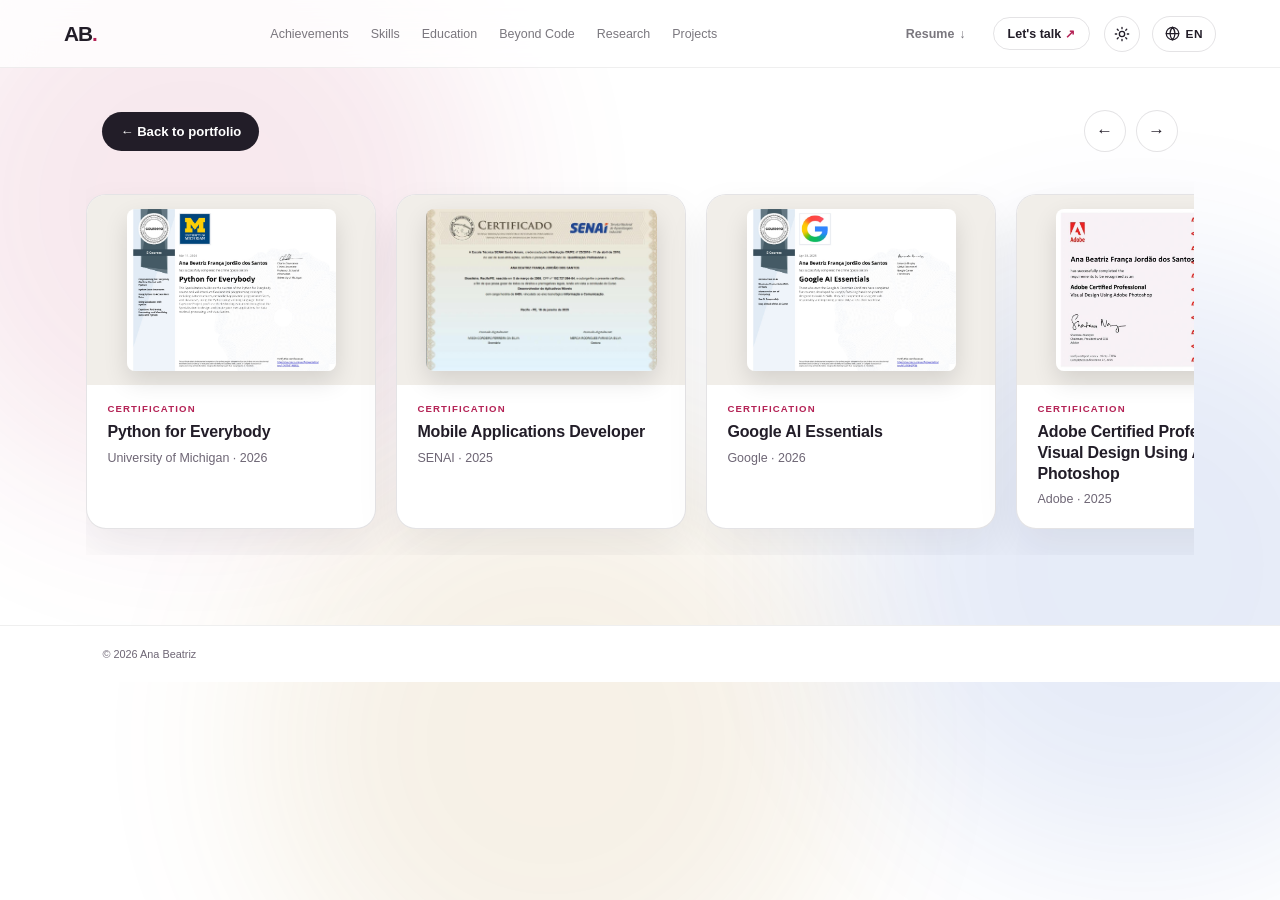
==== commit 10db28df: "courses.html -> footer fixed" ====
--- a/courses.html
+++ b/courses.html
@@ -159,7 +159,6 @@
 <!-- ================= FOOTER ================= -->
 <footer>
     <p>© 2026 Ana Beatriz</p>
-    <p>Built with curiosity.</p>
 </footer>
 
 <!-- ================= LET'S TALK MODAL ================= -->
--- a/style.css
+++ b/style.css
@@ -308,4 +308,15 @@
 .mobile-lang button.active{border-color:var(--pink);color:var(--pink)}
 .section-label b{font-weight:inherit}
 .photo-single img{width:100%;height:220px;object-fit:cover}
-@media (max-width:600px){.photo-single img{height:190px}}+@media (max-width:600px){.photo-single img{height:190px}}
+
+/* ========== CV MODAL ========== */
+.cv-modal{position:fixed;inset:0;z-index:2100;display:none;align-items:center;justify-content:center;padding:24px;background:rgba(4,6,12,.8);backdrop-filter:blur(10px)}
+.cv-modal.active{display:flex}
+.cv-modal-content{position:relative;width:min(420px,100%);padding:44px 34px 34px;border-radius:25px;color:var(--text);background:var(--bg-elevated);border:1px solid var(--border)}
+.cv-kicker{margin-bottom:10px;color:var(--pink);font-size:.68rem;font-weight:700;letter-spacing:.14em;text-transform:uppercase}
+.cv-modal-content h2{margin-bottom:22px;font-size:1.7rem;line-height:1.1;letter-spacing:-.03em;font-weight:800}
+.cv-option{display:flex;align-items:center;gap:14px;margin-top:12px;padding:14px 18px;border:1px solid var(--border);border-radius:16px;font-weight:600;transition:border-color .2s,transform .2s,background .2s}
+.cv-option:hover{border-color:var(--pink);transform:translateY(-2px);background:var(--bg-elevated-2)}
+.cv-option span{flex:1}
+.cv-option em{font-style:normal;color:var(--pink);font-size:.75rem;font-weight:700}
